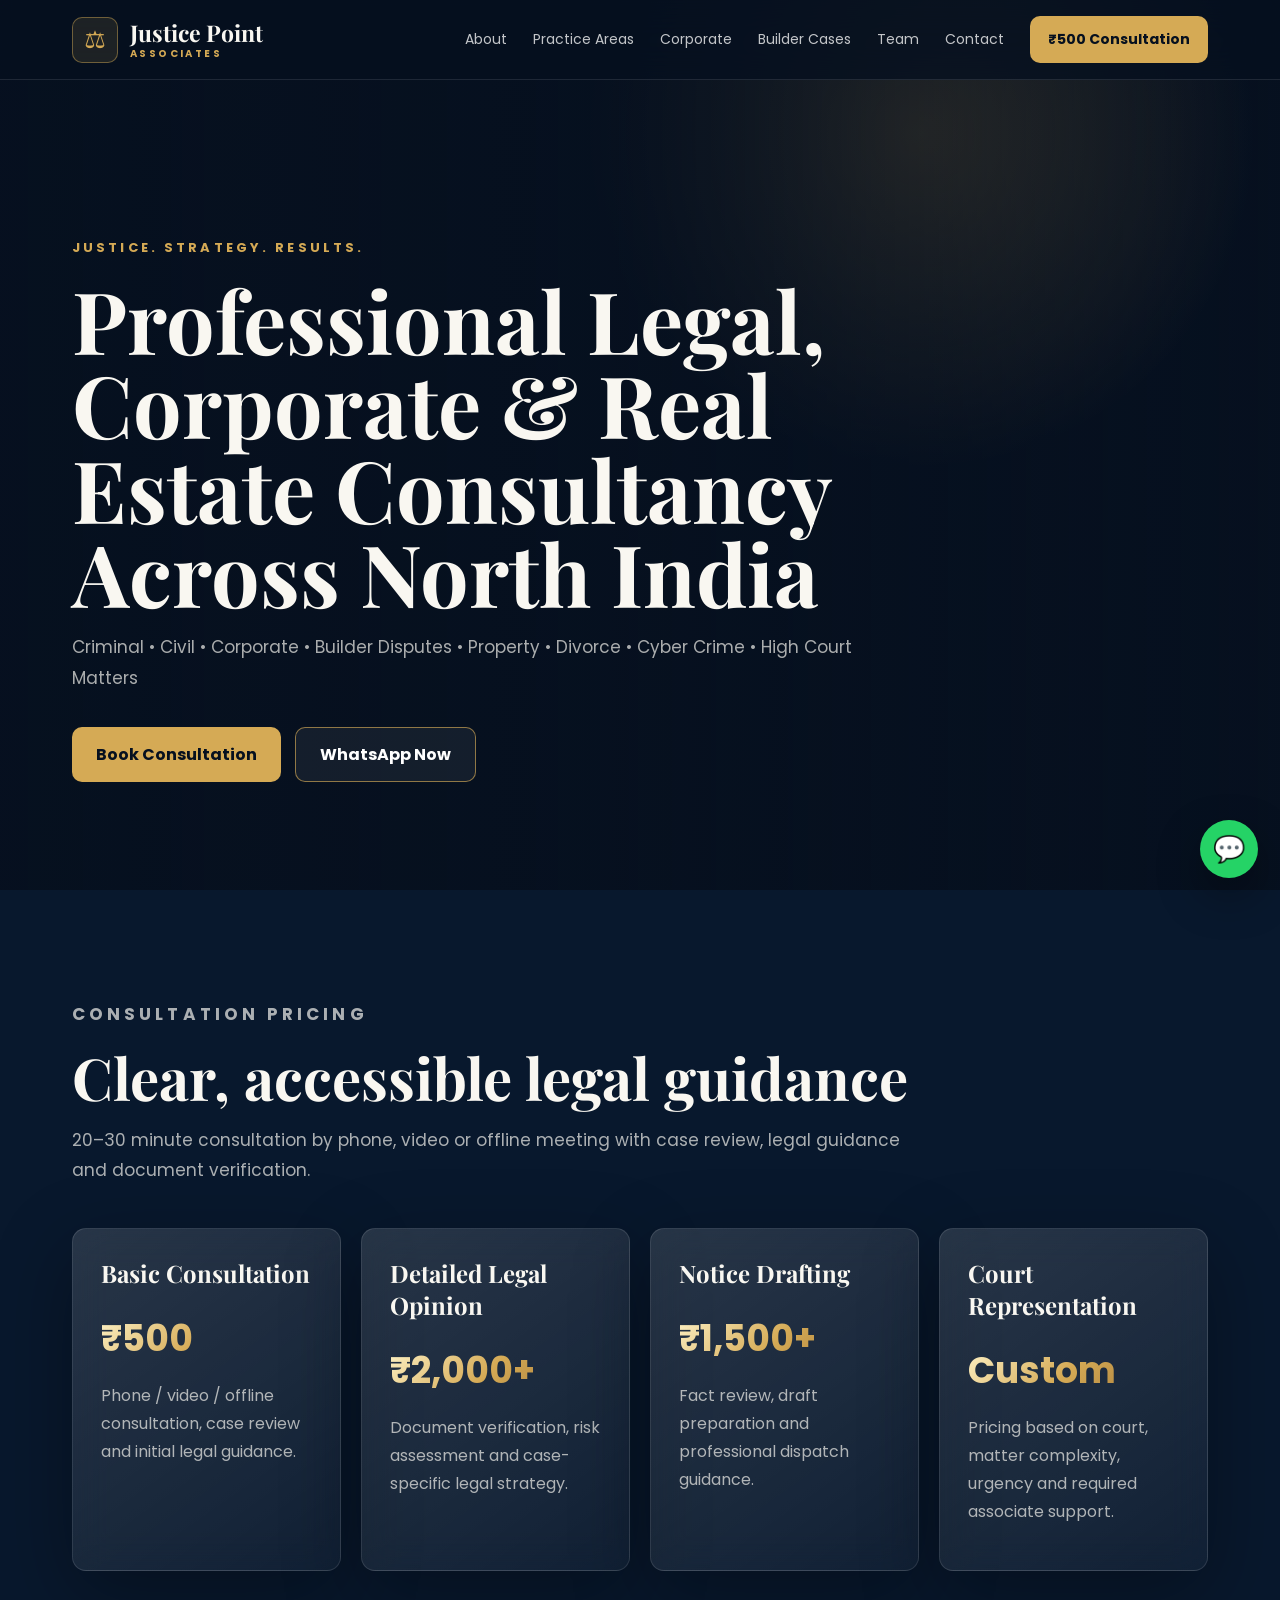
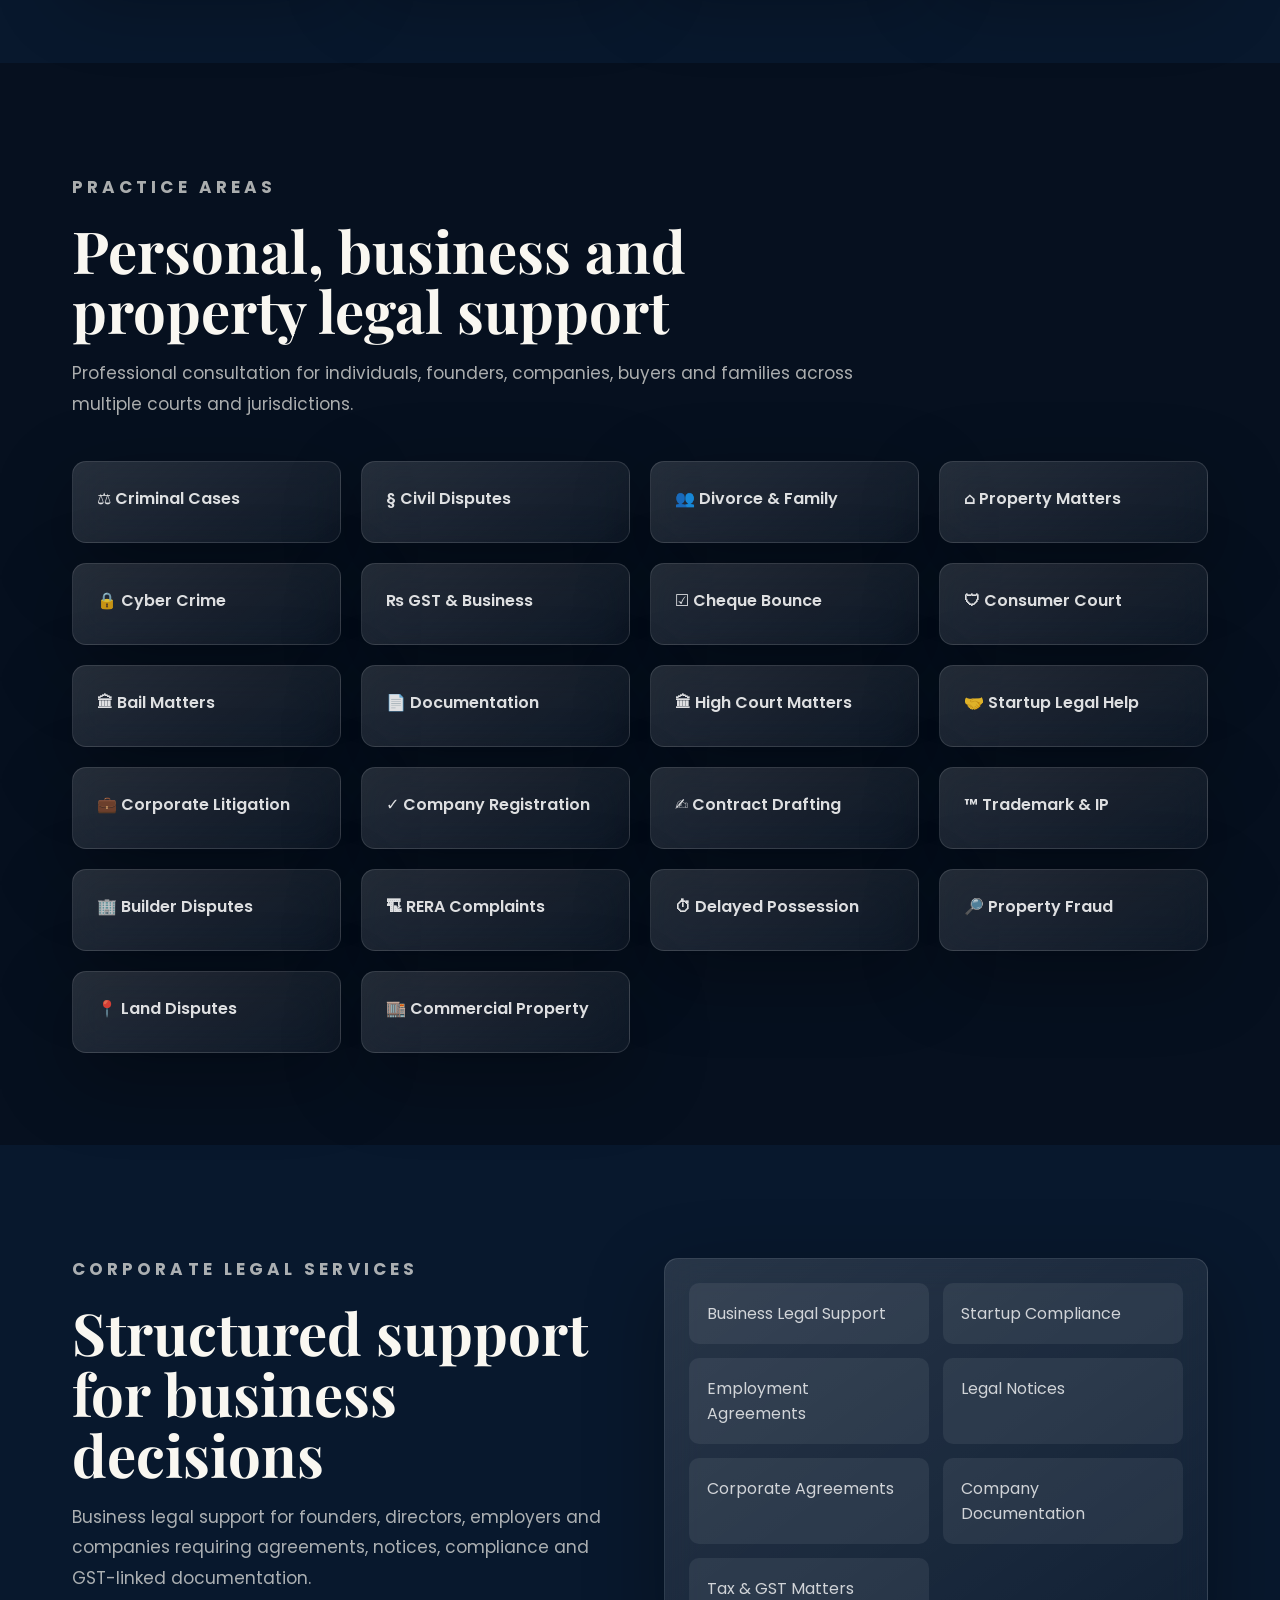
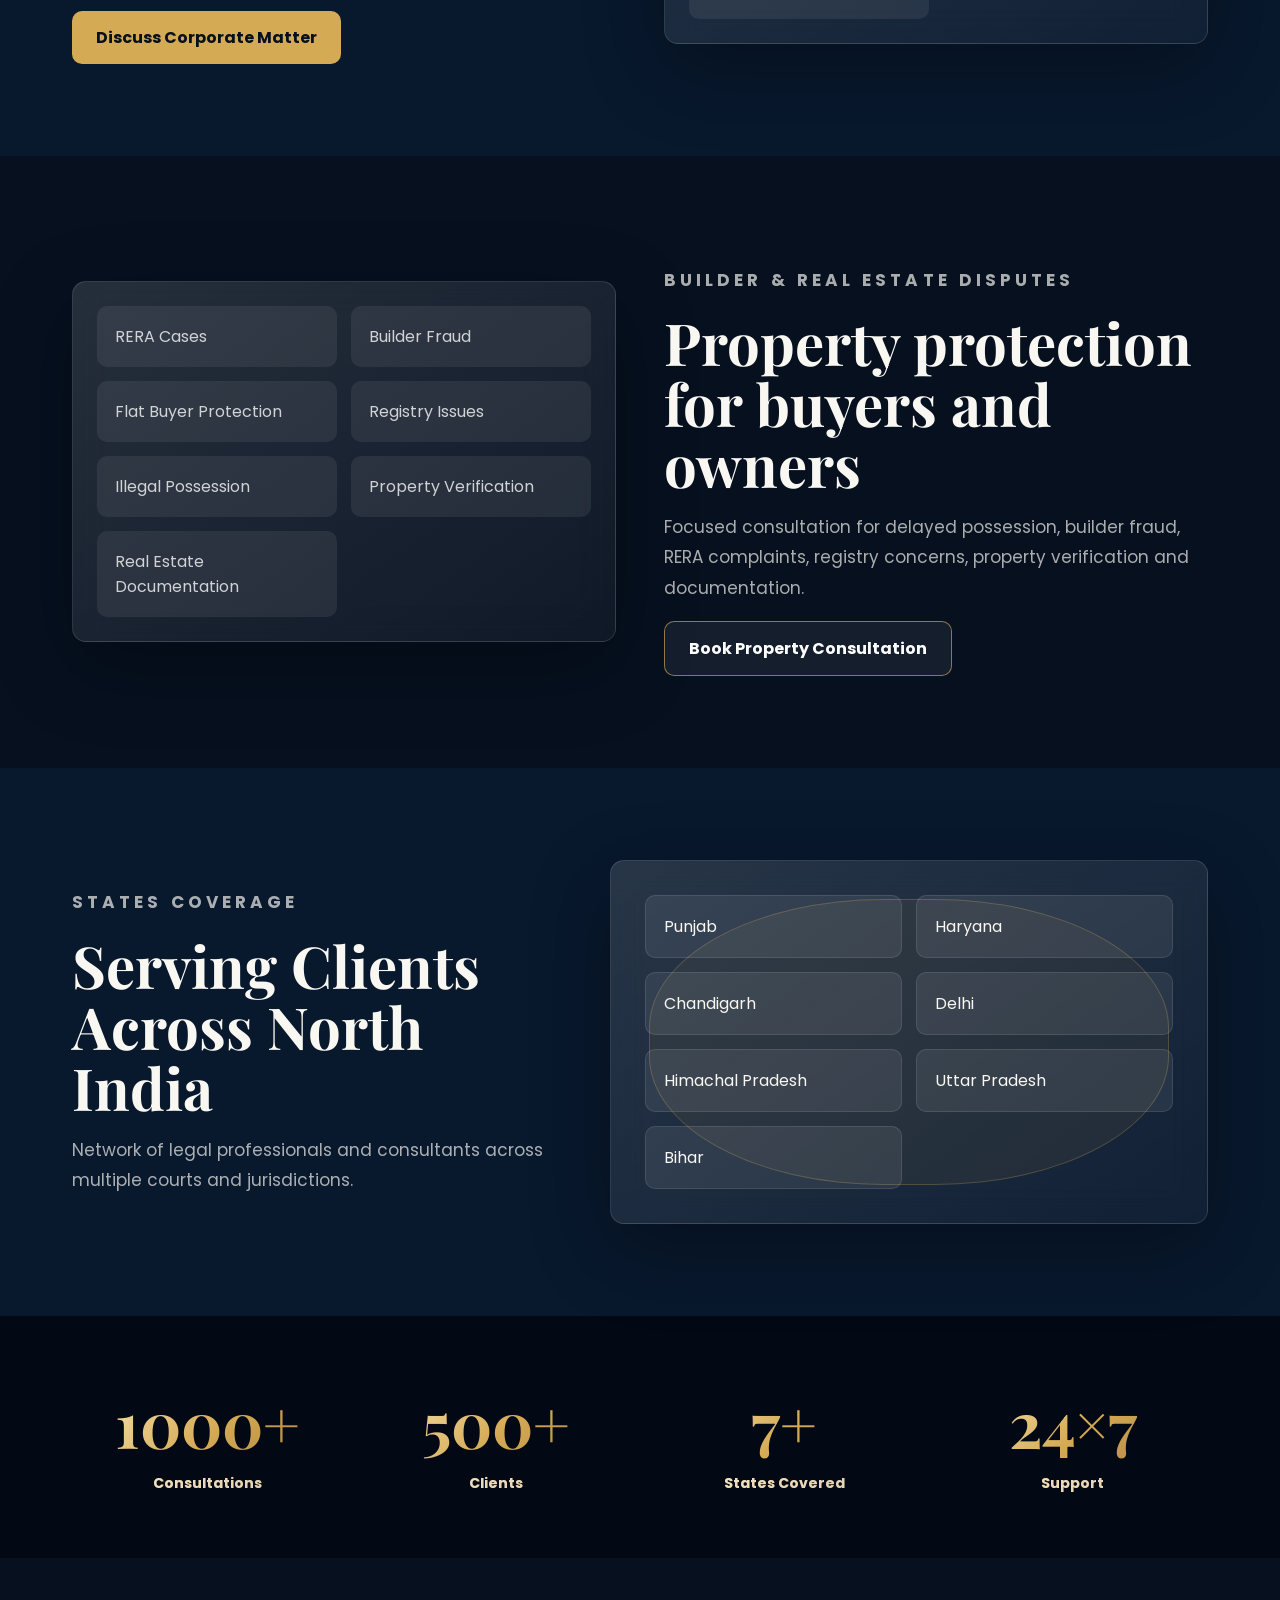
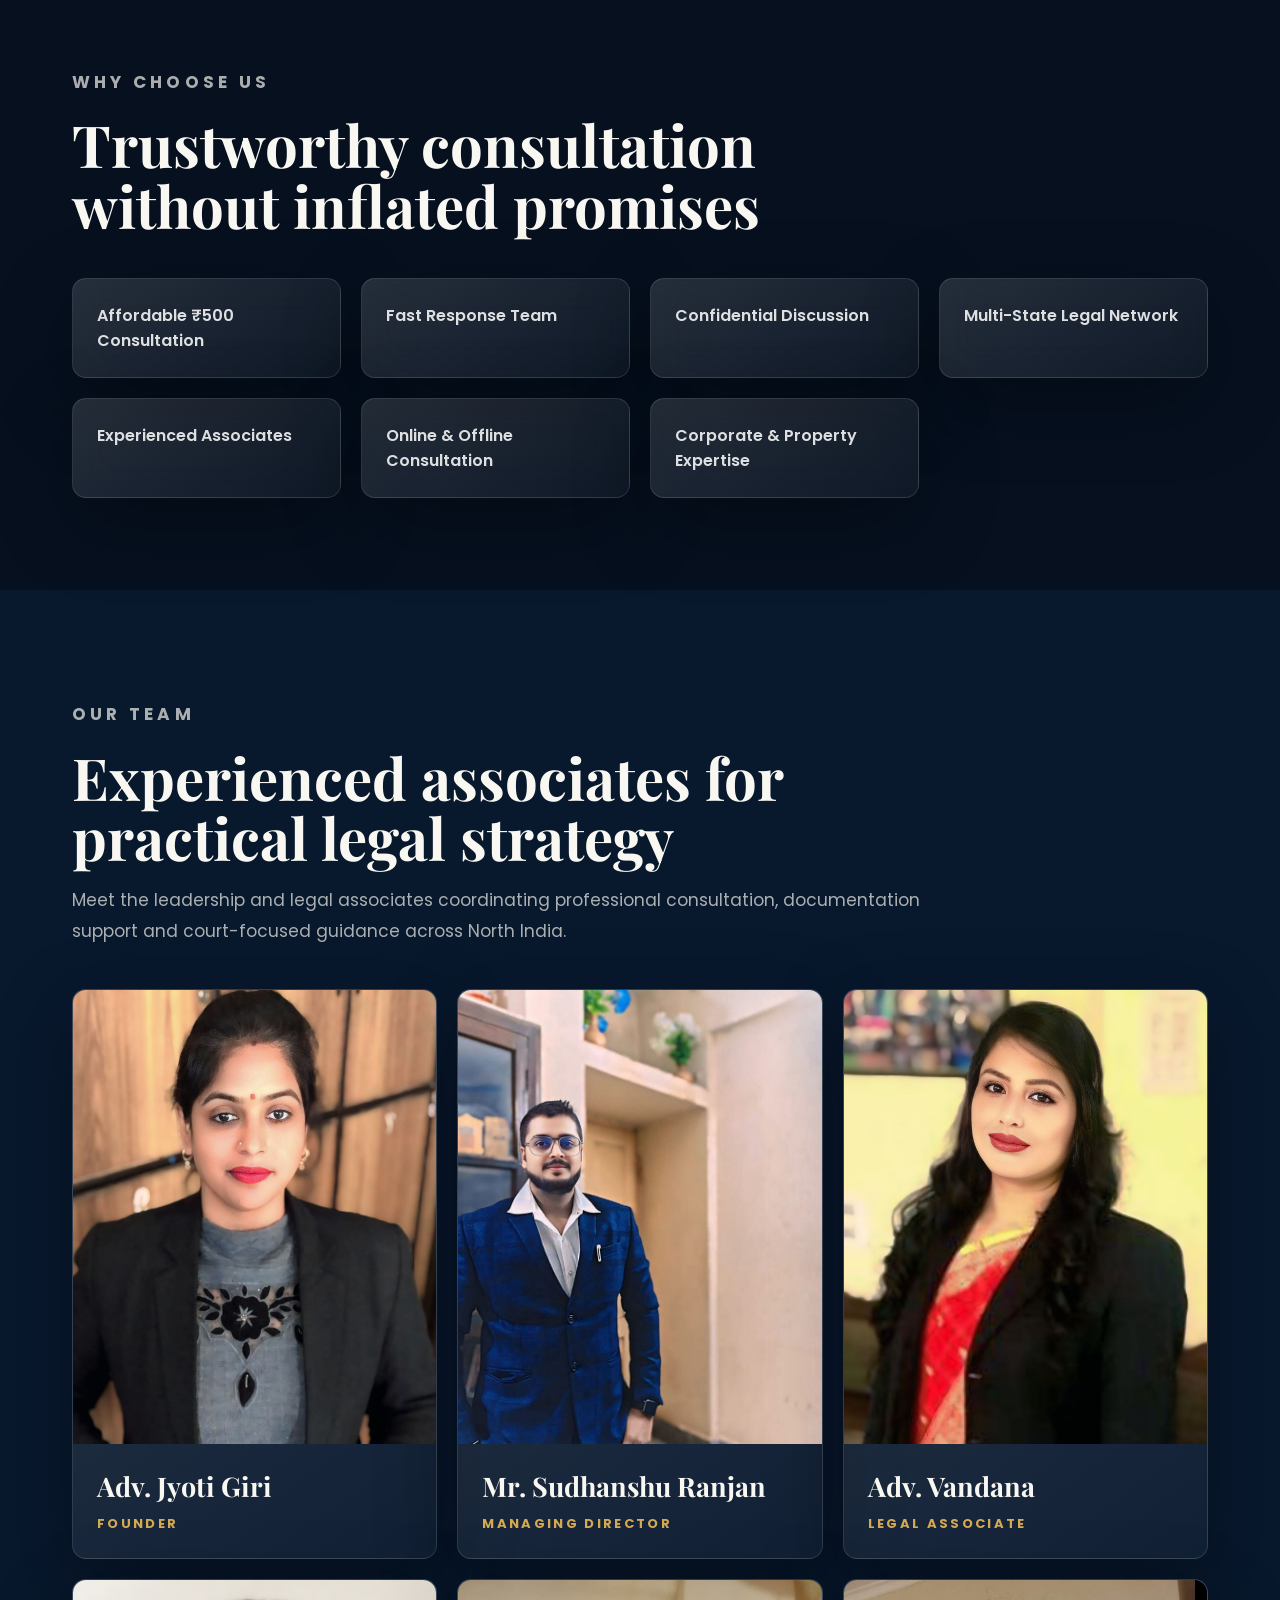
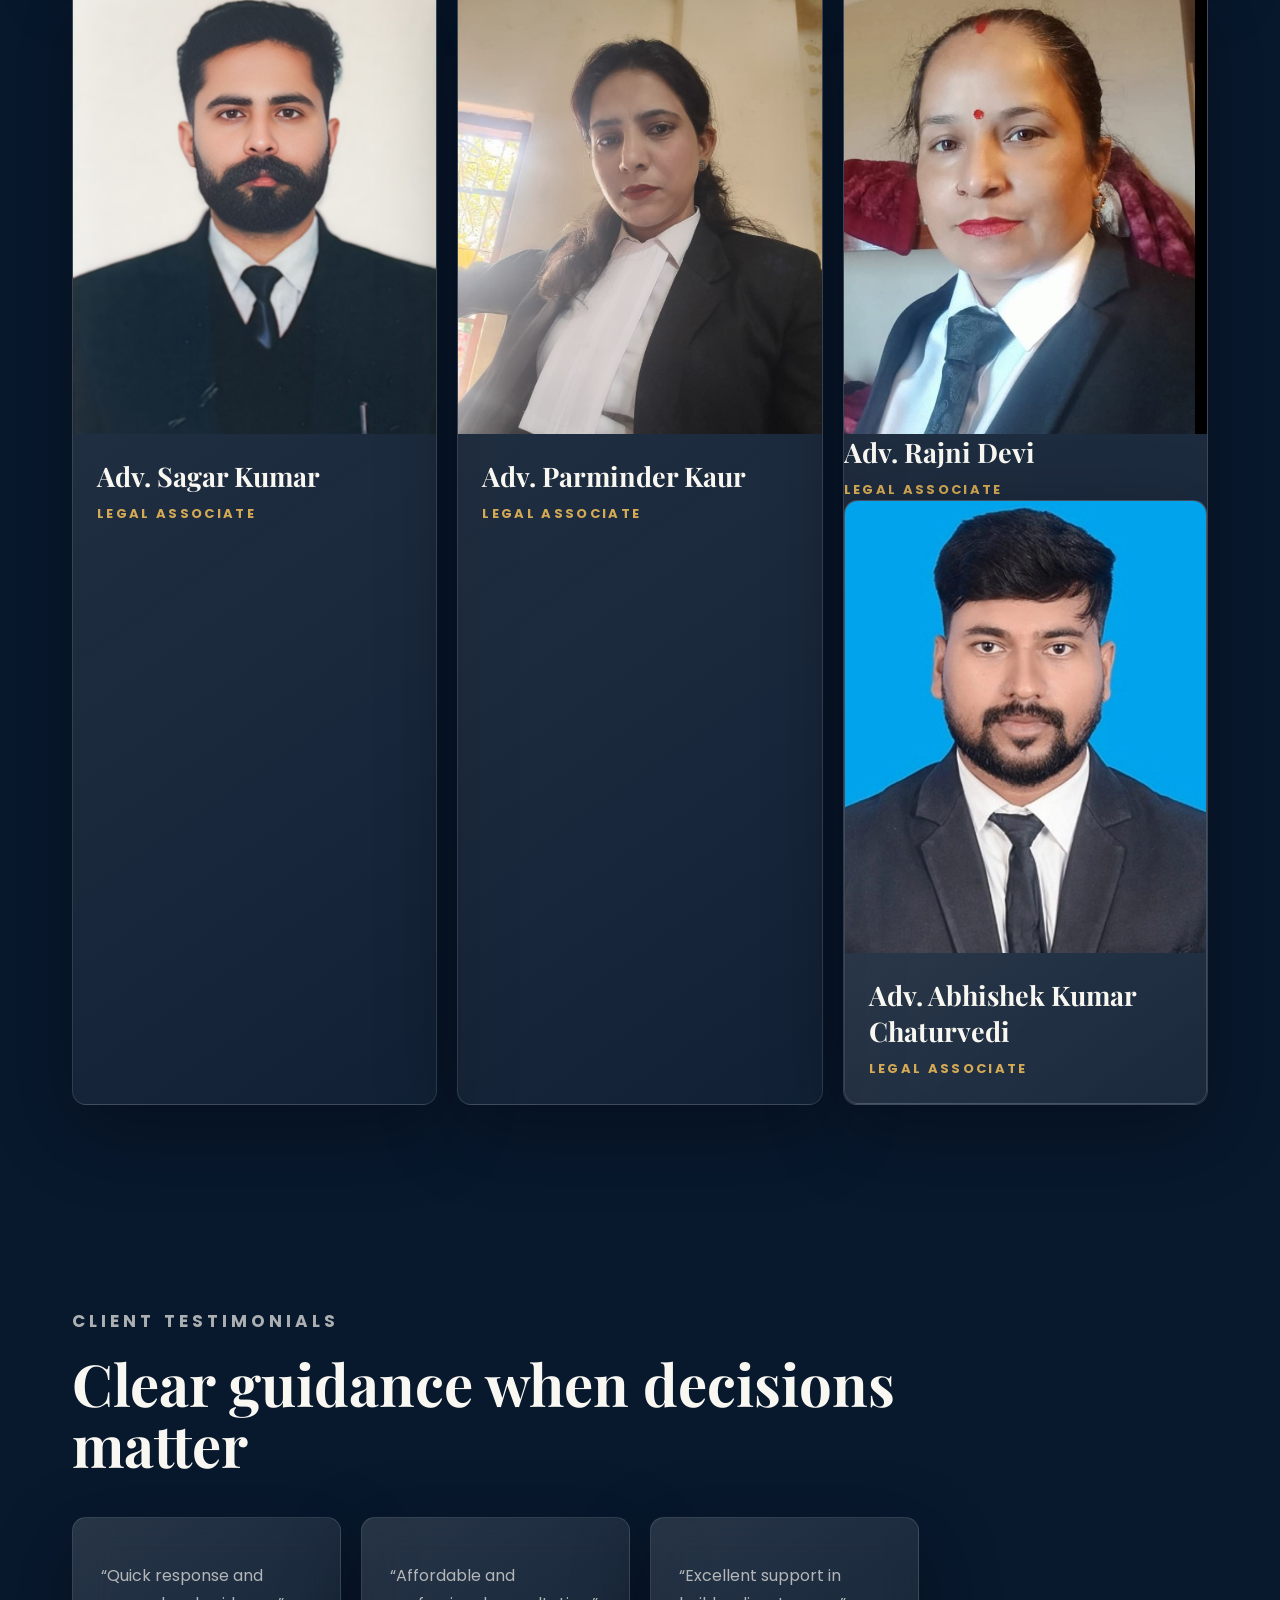
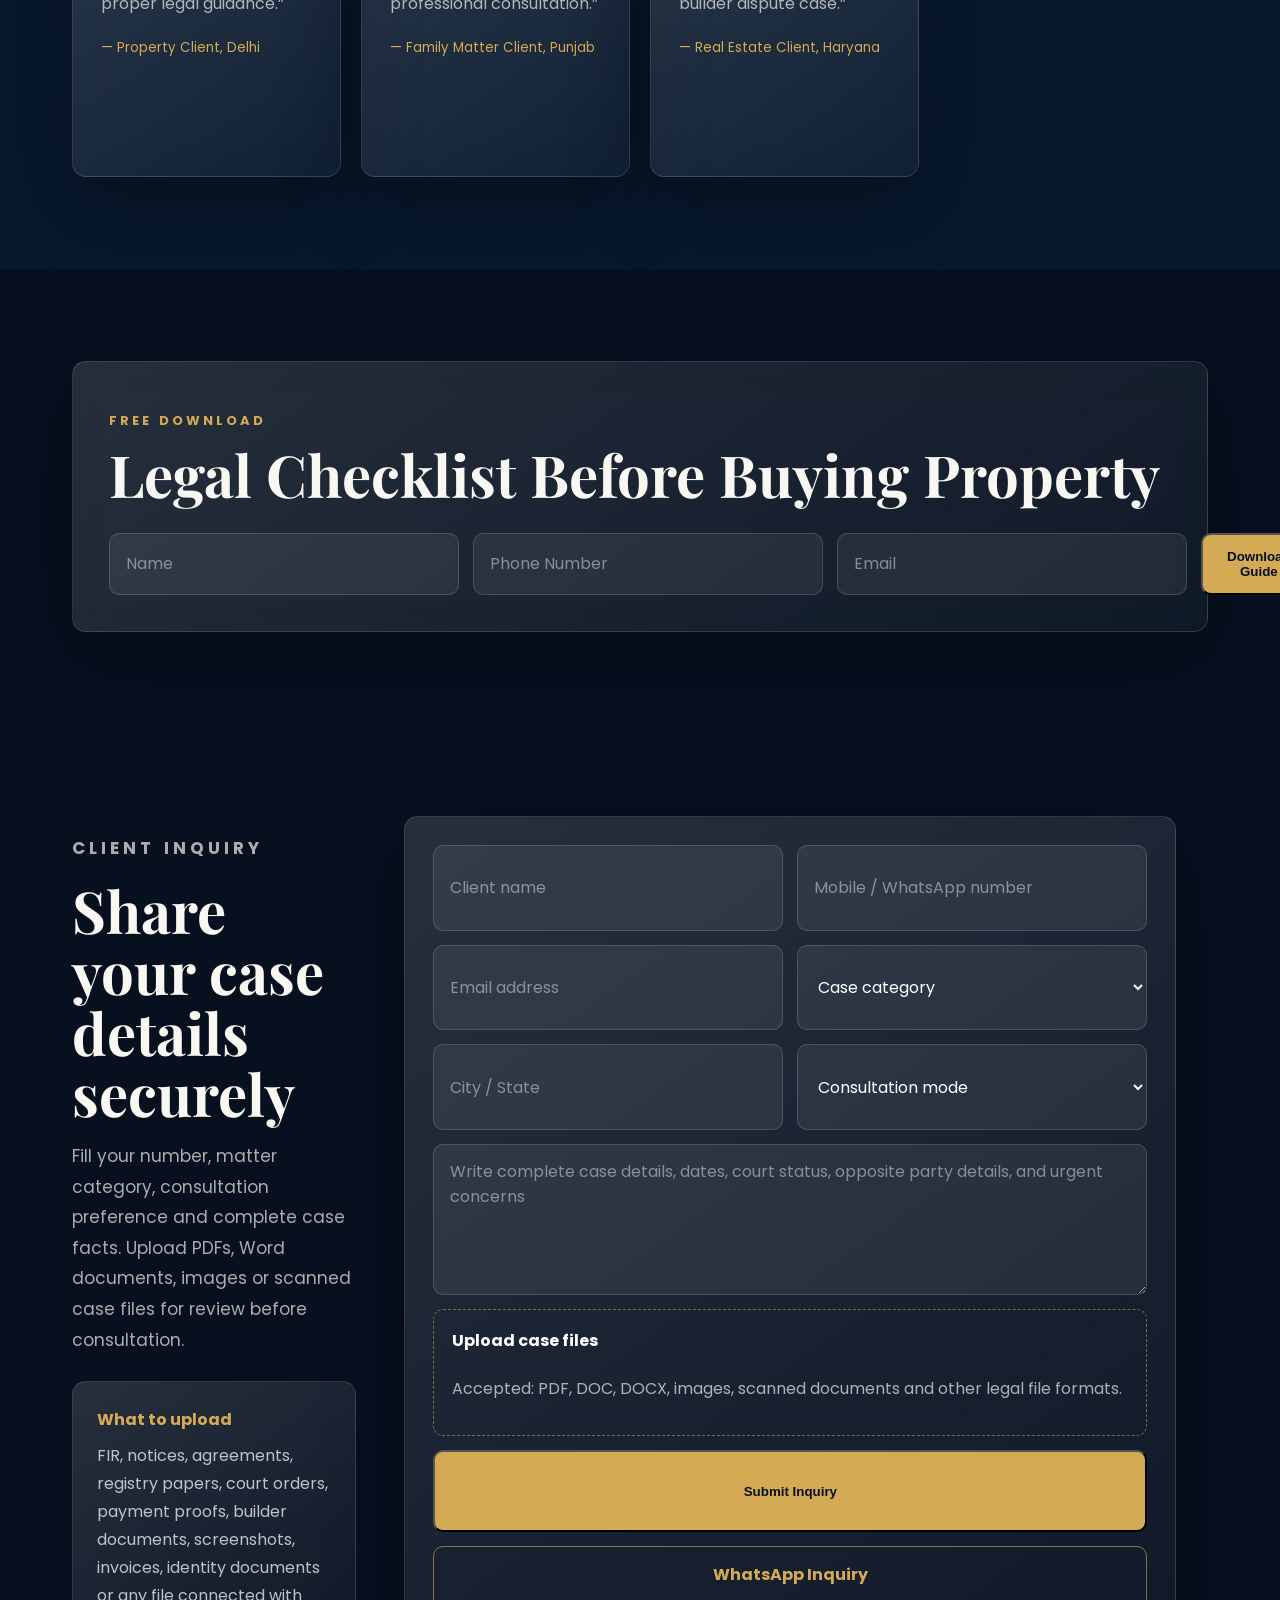
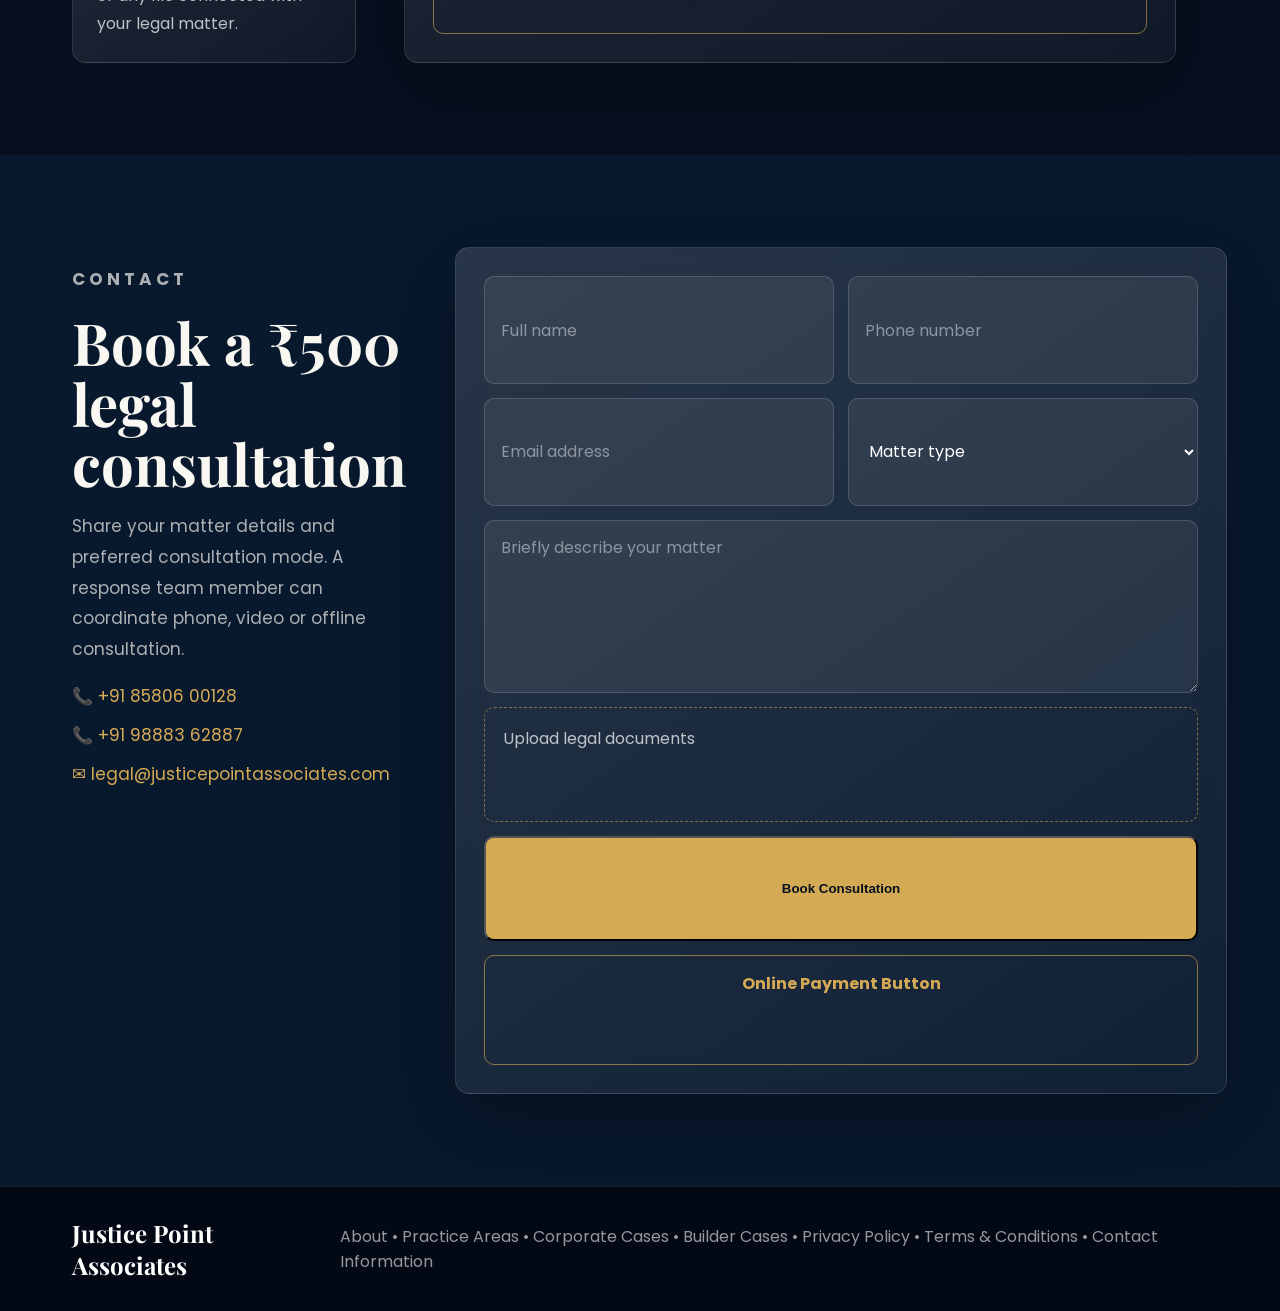
==== index.html @ 92f18cfa "Update index.html" ====
<!doctype html>
<html lang="en">
  <head>
    <meta charset="UTF-8" />
    <meta name="viewport" content="width=device-width, initial-scale=1.0" />
    <title>Justice Point Associates | Legal Consultancy</title>
    <meta
      name="description"
      content="Professional legal, corporate and real estate consultancy across North India. Book a ₹500 legal consultation."
    />
    <link rel="preconnect" href="https://fonts.googleapis.com" />
    <link rel="preconnect" href="https://fonts.gstatic.com" crossorigin />
    <link
      href="https://fonts.googleapis.com/css2?family=Playfair+Display:wght@600;700;800&family=Poppins:wght@300;400;500;600;700;800&display=swap"
      rel="stylesheet"
    />
    <link rel="stylesheet" href="styles.css" />
  </head>
  <body>
    <header class="nav">
      <a class="brand" href="#home"><span>⚖</span><strong>Justice Point<small>Associates</small></strong></a>
      <button class="menu" aria-label="Toggle menu">☰</button>
      <nav class="links">
        <a href="#about">About</a>
        <a href="#practice">Practice Areas</a>
        <a href="#corporate">Corporate</a>
        <a href="#builder">Builder Cases</a>
        <a href="#team">Team</a>
        <a href="#contact">Contact</a>
        <a class="nav-cta" href="#booking">₹500 Consultation</a>
      </nav>
    </header>

    <main id="home">
      <section class="hero">
        <div class="hero-bg"></div>
        <div class="hero-copy reveal">
          <p class="eyebrow">Justice. Strategy. Results.</p>
          <h1>Professional Legal, Corporate & Real Estate Consultancy Across North India</h1>
          <p class="sub">
            Criminal • Civil • Corporate • Builder Disputes • Property • Divorce • Cyber Crime • High Court Matters
          </p>
          <div class="actions">
            <a class="btn primary" href="#booking">Book Consultation</a>
            <a class="btn ghost" href="https://wa.me/918580600128" target="_blank">WhatsApp Now</a>
          </div>
        </div>
      </section>

      <section class="section dark" id="booking">
        <div class="section-head reveal">
          <p class="eyebrow">Consultation Pricing</p>
          <h2>Clear, accessible legal guidance</h2>
          <p>20–30 minute consultation by phone, video or offline meeting with case review, legal guidance and document verification.</p>
        </div>
        <div class="price-grid">
          <article class="card reveal"><h3>Basic Consultation</h3><strong>₹500</strong><p>Phone / video / offline consultation, case review and initial legal guidance.</p></article>
          <article class="card reveal"><h3>Detailed Legal Opinion</h3><strong>₹2,000+</strong><p>Document verification, risk assessment and case-specific legal strategy.</p></article>
          <article class="card reveal"><h3>Notice Drafting</h3><strong>₹1,500+</strong><p>Fact review, draft preparation and professional dispatch guidance.</p></article>
          <article class="card reveal"><h3>Court Representation</h3><strong>Custom</strong><p>Pricing based on court, matter complexity, urgency and required associate support.</p></article>
        </div>
      </section>

      <section class="section" id="practice">
        <div class="section-head reveal">
          <p class="eyebrow">Practice Areas</p>
          <h2>Personal, business and property legal support</h2>
          <p>Professional consultation for individuals, founders, companies, buyers and families across multiple courts and jurisdictions.</p>
        </div>
        <div class="service-grid">
          <article>⚖ Criminal Cases</article><article>§ Civil Disputes</article><article>👥 Divorce & Family</article><article>⌂ Property Matters</article>
          <article>🔒 Cyber Crime</article><article>₨ GST & Business</article><article>☑ Cheque Bounce</article><article>🛡 Consumer Court</article>
          <article>🏛 Bail Matters</article><article>📄 Documentation</article><article>🏛 High Court Matters</article><article>🤝 Startup Legal Help</article>
          <article>💼 Corporate Litigation</article><article>✓ Company Registration</article><article>✍ Contract Drafting</article><article>™ Trademark & IP</article>
          <article>🏢 Builder Disputes</article><article>🏗 RERA Complaints</article><article>⏱ Delayed Possession</article><article>🔎 Property Fraud</article>
          <article>📍 Land Disputes</article><article>🏬 Commercial Property</article>
        </div>
      </section>

      <section class="split dark" id="corporate">
        <div class="reveal">
          <p class="eyebrow">Corporate Legal Services</p>
          <h2>Structured support for business decisions</h2>
          <p>Business legal support for founders, directors, employers and companies requiring agreements, notices, compliance and GST-linked documentation.</p>
          <a class="btn primary" href="#contact">Discuss Corporate Matter</a>
        </div>
        <div class="panel-list reveal">
          <span>Business Legal Support</span><span>Startup Compliance</span><span>Employment Agreements</span><span>Legal Notices</span>
          <span>Corporate Agreements</span><span>Company Documentation</span><span>Tax & GST Matters</span>
        </div>
      </section>

      <section class="split" id="builder">
        <div class="panel-list reveal">
          <span>RERA Cases</span><span>Builder Fraud</span><span>Flat Buyer Protection</span><span>Registry Issues</span>
          <span>Illegal Possession</span><span>Property Verification</span><span>Real Estate Documentation</span>
        </div>
        <div class="reveal">
          <p class="eyebrow">Builder & Real Estate Disputes</p>
          <h2>Property protection for buyers and owners</h2>
          <p>Focused consultation for delayed possession, builder fraud, RERA complaints, registry concerns, property verification and documentation.</p>
          <a class="btn ghost" href="#booking">Book Property Consultation</a>
        </div>
      </section>

      <section class="section dark">
        <div class="coverage reveal">
          <div>
            <p class="eyebrow">States Coverage</p>
            <h2>Serving Clients Across North India</h2>
            <p>Network of legal professionals and consultants across multiple courts and jurisdictions.</p>
          </div>
          <div class="map-card">
            <span>Punjab</span><span>Haryana</span><span>Chandigarh</span><span>Delhi</span><span>Himachal Pradesh</span><span>Uttar Pradesh</span><span>Bihar</span>
          </div>
        </div>
      </section>

      <section class="stats">
        <strong>1000+<span>Consultations</span></strong>
        <strong>500+<span>Clients</span></strong>
        <strong>7+<span>States Covered</span></strong>
        <strong>24×7<span>Support</span></strong>
      </section>

      <section class="section">
        <div class="section-head reveal">
          <p class="eyebrow">Why Choose Us</p>
          <h2>Trustworthy consultation without inflated promises</h2>
        </div>
        <div class="service-grid compact">
          <article>Affordable ₹500 Consultation</article><article>Fast Response Team</article><article>Confidential Discussion</article><article>Multi-State Legal Network</article>
          <article>Experienced Associates</article><article>Online & Offline Consultation</article><article>Corporate & Property Expertise</article>
        </div>
      </section>

      <section class="section dark" id="team">
        <div class="section-head reveal">
          <p class="eyebrow">Our Team</p>
          <h2>Experienced associates for practical legal strategy</h2>
          <p>Meet the leadership and legal associates coordinating professional consultation, documentation support and court-focused guidance across North India.</p>
        </div>
        <div class="team-grid">
          <article class="team-card reveal">
            <img src="jyoti-giri.jpeg" alt="Adv. Jyoti Giri" />
            <div><h3>Adv. Jyoti Giri</h3><p>Founder</p></div>
          </article>
          <article class="team-card reveal">
            <img src="sudhanshu-ranjan.jpeg" alt="Mr. Sudhanshu Ranjan" />
            <div><h3>Mr. Sudhanshu Ranjan</h3><p>Managing Director</p></div>
          </article>
          <article class="team-card reveal">
            <img src="vandana.jpeg" alt="Adv. Vandana" />
            <div><h3>Adv. Vandana</h3><p>Legal Associate</p></div>
          </article>
          <article class="team-card reveal">
            <img src="sagar-kumar.jpeg" alt="Adv. Sagar Kumar" />
            <div><h3>Adv. Sagar Kumar</h3><p>Legal Associate</p></div>
          </article>
          <article class="team-card reveal">
            <img src="parminder-kaur.jpeg" alt="Adv. Parminder Kaur" />
            <div><h3>Adv. Parminder Kaur</h3><p>Legal Associate</p></div>
          </article>
          <article class="team-card reveal">
            <img src="rajni-devi.jpeg" alt="Adv. Rajni Devi" />
            <div><h3>Adv. Rajni Devi</h3><p>Legal Associate</p></div>
         <article class="team-card reveal">
            <img src="abhishek-kumar-chaturvedi.jpeg" alt="Adv. Abhishek Kumar Chaturvedi" />
            <div>
                <h3>Adv. Abhishek Kumar Chaturvedi</h3>
                <p>Legal Associate</p>
            </div>
          </article>
        </div>
      </section>

      <section class="section dark">
        <div class="section-head reveal"><p class="eyebrow">Client Testimonials</p><h2>Clear guidance when decisions matter</h2></div>
        <div class="price-grid">
          <article class="card reveal"><p>“Quick response and proper legal guidance.”</p><small>— Property Client, Delhi</small></article>
          <article class="card reveal"><p>“Affordable and professional consultation.”</p><small>— Family Matter Client, Punjab</small></article>
          <article class="card reveal"><p>“Excellent support in builder dispute case.”</p><small>— Real Estate Client, Haryana</small></article>
        </div>
      </section>

      <section class="section guide">
        <div class="glass-box reveal">
          <p class="eyebrow">Free Download</p>
          <h2>Legal Checklist Before Buying Property</h2>
          <form>
            <input placeholder="Name" /><input placeholder="Phone Number" /><input placeholder="Email" />
            <button>Download Guide</button>
          </form>
        </div>
      </section>

      <section class="inquiry" id="inquiry">
        <div class="reveal">
          <p class="eyebrow">Client Inquiry</p>
          <h2>Share your case details securely</h2>
          <p>Fill your number, matter category, consultation preference and complete case facts. Upload PDFs, Word documents, images or scanned case files for review before consultation.</p>
          <div class="info-card">
            <strong>What to upload</strong>
            <span>FIR, notices, agreements, registry papers, court orders, payment proofs, builder documents, screenshots, invoices, identity documents or any file connected with your legal matter.</span>
          </div>
        </div>
        <form class="inquiry-form reveal">
          <input placeholder="Client name" />
          <input placeholder="Mobile / WhatsApp number" />
          <input placeholder="Email address" />
          <select>
            <option>Case category</option>
            <option>Criminal / Bail</option>
            <option>Civil Dispute</option>
            <option>Property / Land</option>
            <option>Builder / RERA</option>
            <option>Corporate / GST</option>
            <option>Family / Divorce</option>
            <option>Cyber Crime</option>
            <option>Other Legal Matter</option>
          </select>
          <input placeholder="City / State" />
          <select>
            <option>Consultation mode</option>
            <option>Phone Consultation</option>
            <option>Video Consultation</option>
            <option>Offline Meeting</option>
          </select>
          <textarea placeholder="Write complete case details, dates, court status, opposite party details, and urgent concerns"></textarea>
          <label class="upload large-upload">
            <strong>Upload case files</strong>
            <span>Accepted: PDF, DOC, DOCX, images, scanned documents and other legal file formats.</span>
            <input type="file" multiple accept=".pdf,.doc,.docx,.jpg,.jpeg,.png,.webp,.txt,.rtf,.xls,.xlsx" />
          </label>
          <button>Submit Inquiry</button>
          <a class="pay" href="https://wa.me/918580600128" target="_blank">WhatsApp Inquiry</a>
        </form>
      </section>

      <section class="contact dark" id="contact">
        <div class="reveal">
          <p class="eyebrow">Contact</p>
          <h2>Book a ₹500 legal consultation</h2>
          <p>Share your matter details and preferred consultation mode. A response team member can coordinate phone, video or offline consultation.</p>
          <p class="contact-line">📞 +91 85806 00128</p>
          <p class="contact-line">📞 +91 98883 62887</p>
          <p class="contact-line">✉ legal@justicepointassociates.com</p>
          <iframe title="Chandigarh map" src="https://www.google.com/maps?q=Chandigarh&output=embed"></iframe>
        </div>
        <form class="booking reveal">
          <input placeholder="Full name" /><input placeholder="Phone number" /><input placeholder="Email address" />
          <select><option>Matter type</option><option>Criminal / Bail</option><option>Corporate / GST</option><option>Builder / RERA</option></select>
          <textarea placeholder="Briefly describe your matter"></textarea>
          <label class="upload">Upload legal documents <input type="file" multiple /></label>
          <button>Book Consultation</button><a class="pay" href="#">Online Payment Button</a>
        </form>
      </section>
    </main>

    <a class="float-wa" href="https://wa.me/918580600128" target="_blank" aria-label="WhatsApp">💬</a>

    <footer>
      <strong>Justice Point Associates</strong>
      <span>About • Practice Areas • Corporate Cases • Builder Cases • Privacy Policy • Terms & Conditions • Contact Information</span>
    </footer>
    <script src="script.js"></script>
  </body>
</html>
---- styles.css ----
:root {
  --ink: #06101f;
  --midnight: #08182d;
  --navy: #0b1f3a;
  --gold: #d5aa55;
  --gold-light: #f4d88d;
  --ivory: #f9f7f1;
  --muted: rgba(249, 247, 241, 0.68);
}

* { box-sizing: border-box; }
html { scroll-behavior: smooth; }
body {
  margin: 0;
  background: var(--ink);
  color: var(--ivory);
  font-family: Poppins, system-ui, sans-serif;
}
a { color: inherit; text-decoration: none; }

.nav {
  align-items: center;
  backdrop-filter: blur(18px);
  background: rgba(6, 16, 31, 0.78);
  border-bottom: 1px solid rgba(255,255,255,0.1);
  display: flex;
  height: 80px;
  inset: 0 0 auto 0;
  justify-content: space-between;
  padding: 0 clamp(18px, 6vw, 72px);
  position: fixed;
  z-index: 20;
}
.brand { align-items: center; display: flex; gap: 12px; }
.brand span {
  background: rgba(213,170,85,0.12);
  border: 1px solid rgba(213,170,85,0.45);
  border-radius: 10px;
  color: var(--gold);
  display: grid;
  font-size: 24px;
  height: 46px;
  place-items: center;
  width: 46px;
}
.brand strong { font-family: "Playfair Display", serif; font-size: 23px; line-height: 1; }
.brand small { color: var(--gold); display: block; font-family: Poppins, sans-serif; font-size: 10px; letter-spacing: 0.24em; margin-top: 5px; text-transform: uppercase; }
.links { align-items: center; display: flex; gap: 26px; font-size: 14px; }
.links a { color: rgba(255,255,255,0.76); transition: color .25s; }
.links a:hover { color: var(--gold); }
.nav-cta {
  background: var(--gold);
  border-radius: 10px;
  color: var(--ink) !important;
  font-weight: 700;
  padding: 13px 18px;
}
.menu { display: none; }

.hero {
  min-height: 92vh;
  overflow: hidden;
  position: relative;
}
.hero-bg {
  background:
    linear-gradient(90deg, rgba(6,16,31,.98), rgba(6,16,31,.78) 44%, rgba(6,16,31,.2)),
    radial-gradient(circle at 72% 15%, rgba(213,170,85,.26), transparent 28%),
    url("public/images/courtroom-hero.png") center / cover;
  inset: 0;
  position: absolute;
}
.hero-copy {
  max-width: 980px;
  padding: 25vh clamp(18px, 6vw, 72px) 12vh;
  position: relative;
}
.eyebrow {
  color: var(--gold);
  font-size: 13px;
  font-weight: 700;
  letter-spacing: 0.24em;
  text-transform: uppercase;
}
h1, h2, h3 {
  font-family: "Playfair Display", serif;
  letter-spacing: 0;
  margin: 0;
}
h1 { font-size: clamp(44px, 7vw, 86px); line-height: 0.98; margin-top: 20px; }
h2 { font-size: clamp(34px, 5vw, 58px); line-height: 1.05; margin-top: 12px; }
h3 { font-size: 24px; }
.sub, .section-head p, .split p, .coverage p, .contact p, .inquiry p {
  color: var(--muted);
  font-size: 17px;
  line-height: 1.8;
}
.sub { max-width: 820px; }
.actions { display: flex; flex-wrap: wrap; gap: 14px; margin-top: 34px; }
.btn, .booking button, .guide button, .inquiry-form button {
  align-items: center;
  border-radius: 10px;
  display: inline-flex;
  font-weight: 700;
  justify-content: center;
  min-height: 52px;
  padding: 14px 24px;
  transition: transform .25s, background .25s, border-color .25s;
}
.btn:hover, .booking button:hover, .guide button:hover { transform: translateY(-2px); }
.primary, .booking button, .guide button, .inquiry-form button { background: var(--gold); color: var(--ink); }
.ghost {
  background: rgba(255,255,255,0.06);
  border: 1px solid rgba(213,170,85,0.65);
  color: white;
}

.section, .split, .contact, .inquiry {
  padding: 92px clamp(18px, 6vw, 72px);
}
.dark { background: var(--midnight); }
.section-head { margin-bottom: 42px; max-width: 850px; }
.price-grid, .service-grid, .team-grid {
  display: grid;
  gap: 20px;
}
.price-grid { grid-template-columns: repeat(4, minmax(0, 1fr)); }
.card, .service-grid article, .glass-box, .panel-list, .map-card, .booking {
  backdrop-filter: blur(18px);
  background: linear-gradient(145deg, rgba(255,255,255,.13), rgba(255,255,255,.04));
  border: 1px solid rgba(255,255,255,0.12);
  border-radius: 14px;
  box-shadow: 0 24px 80px rgba(0,0,0,0.32);
}
.card {
  min-height: 260px;
  padding: 28px;
  transition: transform .25s, border-color .25s;
}
.card:hover, .service-grid article:hover { border-color: rgba(213,170,85,.65); transform: translateY(-4px); }
.card strong {
  background: linear-gradient(135deg, #fff4c9, #d5aa55 48%, #9d7233);
  -webkit-background-clip: text;
  color: transparent;
  display: block;
  font-size: 36px;
  margin: 22px 0 12px;
}
.card p { color: var(--muted); line-height: 1.75; }
.card small { color: var(--gold); }
.service-grid { grid-template-columns: repeat(4, minmax(0, 1fr)); }
.service-grid article {
  color: rgba(255,255,255,.86);
  font-weight: 600;
  min-height: 82px;
  padding: 24px;
}
.compact article { min-height: 70px; }
.team-grid { grid-template-columns: repeat(3, minmax(0, 1fr)); }
.team-card {
  background: linear-gradient(145deg, rgba(255,255,255,.13), rgba(255,255,255,.04));
  border: 1px solid rgba(255,255,255,.12);
  border-radius: 14px;
  box-shadow: 0 24px 80px rgba(0,0,0,.32);
  overflow: hidden;
  transition: transform .25s, border-color .25s;
}
.team-card:hover { border-color: rgba(213,170,85,.65); transform: translateY(-4px); }
.team-card img {
  aspect-ratio: 4 / 5;
  display: block;
  object-fit: cover;
  object-position: top center;
  width: 100%;
}
.team-card div:last-child { padding: 24px; }
.team-card h3 { font-size: 27px; }
.team-card p {
  color: var(--gold);
  font-size: 13px;
  font-weight: 700;
  letter-spacing: .18em;
  margin: 10px 0 0;
  text-transform: uppercase;
}
.team-initials {
  align-items: center;
  aspect-ratio: 4 / 5;
  background: radial-gradient(circle at 50% 24%, rgba(213,170,85,.24), rgba(255,255,255,.06) 42%, rgba(255,255,255,.02));
  display: flex;
  justify-content: center;
}
.team-initials span {
  align-items: center;
  background: rgba(213,170,85,.12);
  border: 1px solid rgba(213,170,85,.42);
  border-radius: 50%;
  color: var(--gold);
  display: flex;
  font-family: "Playfair Display", serif;
  font-size: 58px;
  height: 128px;
  justify-content: center;
  width: 128px;
}
.split {
  align-items: center;
  display: grid;
  gap: 48px;
  grid-template-columns: 1fr 1fr;
}
.panel-list {
  display: grid;
  gap: 14px;
  grid-template-columns: repeat(2, minmax(0, 1fr));
  padding: 24px;
}
.panel-list span {
  background: rgba(255,255,255,.07);
  border-radius: 10px;
  color: rgba(255,255,255,.78);
  padding: 18px;
}
.coverage {
  align-items: center;
  display: grid;
  gap: 48px;
  grid-template-columns: .9fr 1.1fr;
}
.map-card {
  display: grid;
  gap: 14px;
  grid-template-columns: repeat(2, minmax(0, 1fr));
  min-height: 360px;
  overflow: hidden;
  padding: 34px;
  position: relative;
}
.map-card::before {
  background: rgba(213,170,85,.07);
  border: 1px solid rgba(213,170,85,.25);
  border-radius: 45%;
  content: "";
  inset: 38px;
  position: absolute;
}
.map-card span {
  background: rgba(255,255,255,.08);
  border: 1px solid rgba(255,255,255,.1);
  border-radius: 10px;
  height: fit-content;
  padding: 18px;
  position: relative;
}
.stats {
  background: #030914;
  display: grid;
  gap: 18px;
  grid-template-columns: repeat(4, minmax(0, 1fr));
  padding: 64px clamp(18px, 6vw, 72px);
  text-align: center;
}
.stats strong {
  background: linear-gradient(135deg, #fff4c9, #d5aa55 50%, #9d7233);
  -webkit-background-clip: text;
  color: transparent;
  font-family: "Playfair Display", serif;
  font-size: clamp(42px, 5vw, 68px);
}
.stats span {
  color: rgba(255,255,255,.62);
  display: block;
  font-family: Poppins, sans-serif;
  font-size: 14px;
  margin-top: 8px;
}
.guide .glass-box { padding: 36px; }
.guide form, .booking {
  display: grid;
  gap: 14px;
}
.guide form { grid-template-columns: repeat(3, 1fr) auto; margin-top: 28px; }
input, select, textarea {
  background: rgba(255,255,255,.07);
  border: 1px solid rgba(255,255,255,.15);
  border-radius: 10px;
  color: white;
  font: inherit;
  min-height: 52px;
  outline: none;
  padding: 14px 16px;
}
textarea { min-height: 120px; resize: vertical; }
input::placeholder, textarea::placeholder { color: rgba(255,255,255,.45); }
.contact {
  display: grid;
  gap: 48px;
  grid-template-columns: .9fr 1.1fr;
}
.inquiry {
  background: var(--ink);
  display: grid;
  gap: 48px;
  grid-template-columns: .9fr 1.1fr;
}
.info-card {
  background: linear-gradient(145deg, rgba(255,255,255,.13), rgba(255,255,255,.04));
  border: 1px solid rgba(255,255,255,.12);
  border-radius: 14px;
  color: rgba(255,255,255,.72);
  line-height: 1.75;
  margin-top: 26px;
  padding: 24px;
}
.info-card strong {
  color: var(--gold);
  display: block;
  margin-bottom: 8px;
}
.inquiry-form {
  background: linear-gradient(145deg, rgba(255,255,255,.13), rgba(255,255,255,.04));
  border: 1px solid rgba(255,255,255,.12);
  border-radius: 14px;
  box-shadow: 0 24px 80px rgba(0,0,0,.32);
  display: grid;
  gap: 14px;
  grid-template-columns: repeat(2, 1fr);
  padding: 28px;
}
.inquiry-form textarea, .inquiry-form .large-upload, .inquiry-form button, .inquiry-form .pay {
  grid-column: 1 / -1;
}
.large-upload {
  display: grid;
  gap: 7px;
  line-height: 1.6;
}
.large-upload strong { color: white; }
.large-upload span { color: rgba(255,255,255,.65); }
.contact iframe {
  border: 0;
  border-radius: 14px;
  height: 270px;
  margin-top: 20px;
  width: 100%;
}
.contact-line { color: var(--gold) !important; margin: 8px 0; }
.booking { padding: 28px; }
.booking textarea, .booking .upload, .booking button, .booking .pay { grid-column: 1 / -1; }
.booking {
  grid-template-columns: repeat(2, 1fr);
}
.upload {
  border: 1px dashed rgba(213,170,85,.55);
  border-radius: 10px;
  color: rgba(255,255,255,.72);
  padding: 18px;
}
.upload input { display: none; }
.pay {
  border: 1px solid rgba(213,170,85,.6);
  border-radius: 10px;
  color: var(--gold);
  font-weight: 700;
  padding: 15px;
  text-align: center;
}
.float-wa {
  background: #25d366;
  border-radius: 50%;
  bottom: 22px;
  box-shadow: 0 18px 44px rgba(0,0,0,.34);
  display: grid;
  font-size: 26px;
  height: 58px;
  place-items: center;
  position: fixed;
  right: 22px;
  width: 58px;
  z-index: 30;
}
footer {
  align-items: center;
  background: #030914;
  border-top: 1px solid rgba(255,255,255,.1);
  color: rgba(255,255,255,.58);
  display: flex;
  gap: 20px;
  justify-content: space-between;
  padding: 30px clamp(18px, 6vw, 72px);
}
footer strong { color: white; font-family: "Playfair Display", serif; font-size: 24px; }
.reveal { opacity: 0; transform: translateY(24px); transition: opacity .7s ease, transform .7s ease; }
.reveal.visible { opacity: 1; transform: translateY(0); }

@media (max-width: 1050px) {
  .links {
    background: rgba(6,16,31,.96);
    border-bottom: 1px solid rgba(255,255,255,.1);
    display: none;
    flex-direction: column;
    inset: 80px 0 auto;
    padding: 22px;
    position: fixed;
  }
  .links.open { display: flex; }
  .menu {
    background: rgba(255,255,255,.07);
    border: 1px solid rgba(255,255,255,.14);
    border-radius: 10px;
    color: white;
    display: grid;
    font-size: 22px;
    height: 46px;
    place-items: center;
    width: 46px;
  }
  .price-grid, .service-grid, .team-grid { grid-template-columns: repeat(2, minmax(0, 1fr)); }
  .split, .coverage, .contact, .inquiry { grid-template-columns: 1fr; }
  .stats { grid-template-columns: repeat(2, 1fr); }
  .guide form { grid-template-columns: 1fr; }
}

@media (max-width: 620px) {
  .nav { height: 72px; padding-inline: 16px; }
  .brand strong { font-size: 19px; }
  .hero-copy { padding: 20vh 16px 10vh; }
  h1 { font-size: 42px; }
  h2 { font-size: 34px; }
  .section, .split, .contact, .inquiry { padding: 72px 16px; }
  .price-grid, .service-grid, .team-grid, .panel-list, .map-card, .booking, .inquiry-form, .stats { grid-template-columns: 1fr; }
  .card { min-height: auto; }
  footer { align-items: flex-start; flex-direction: column; }
}
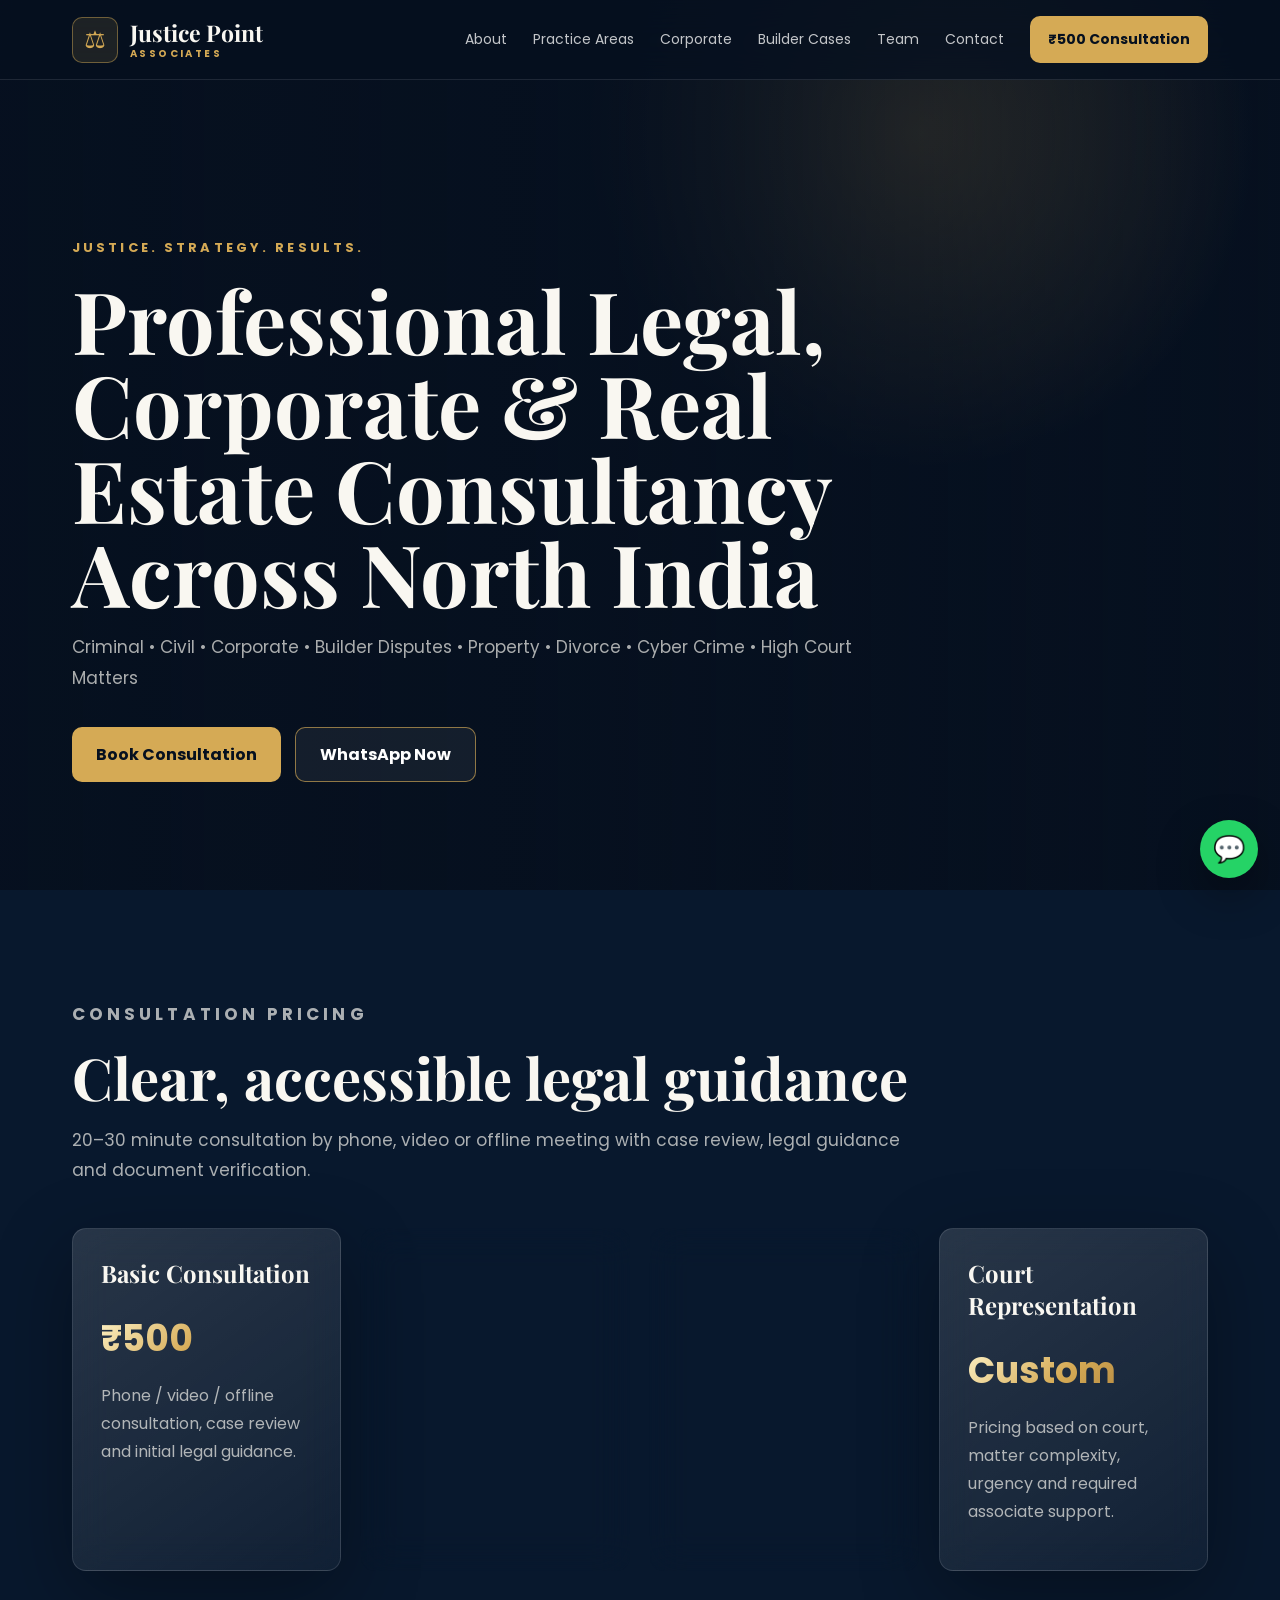
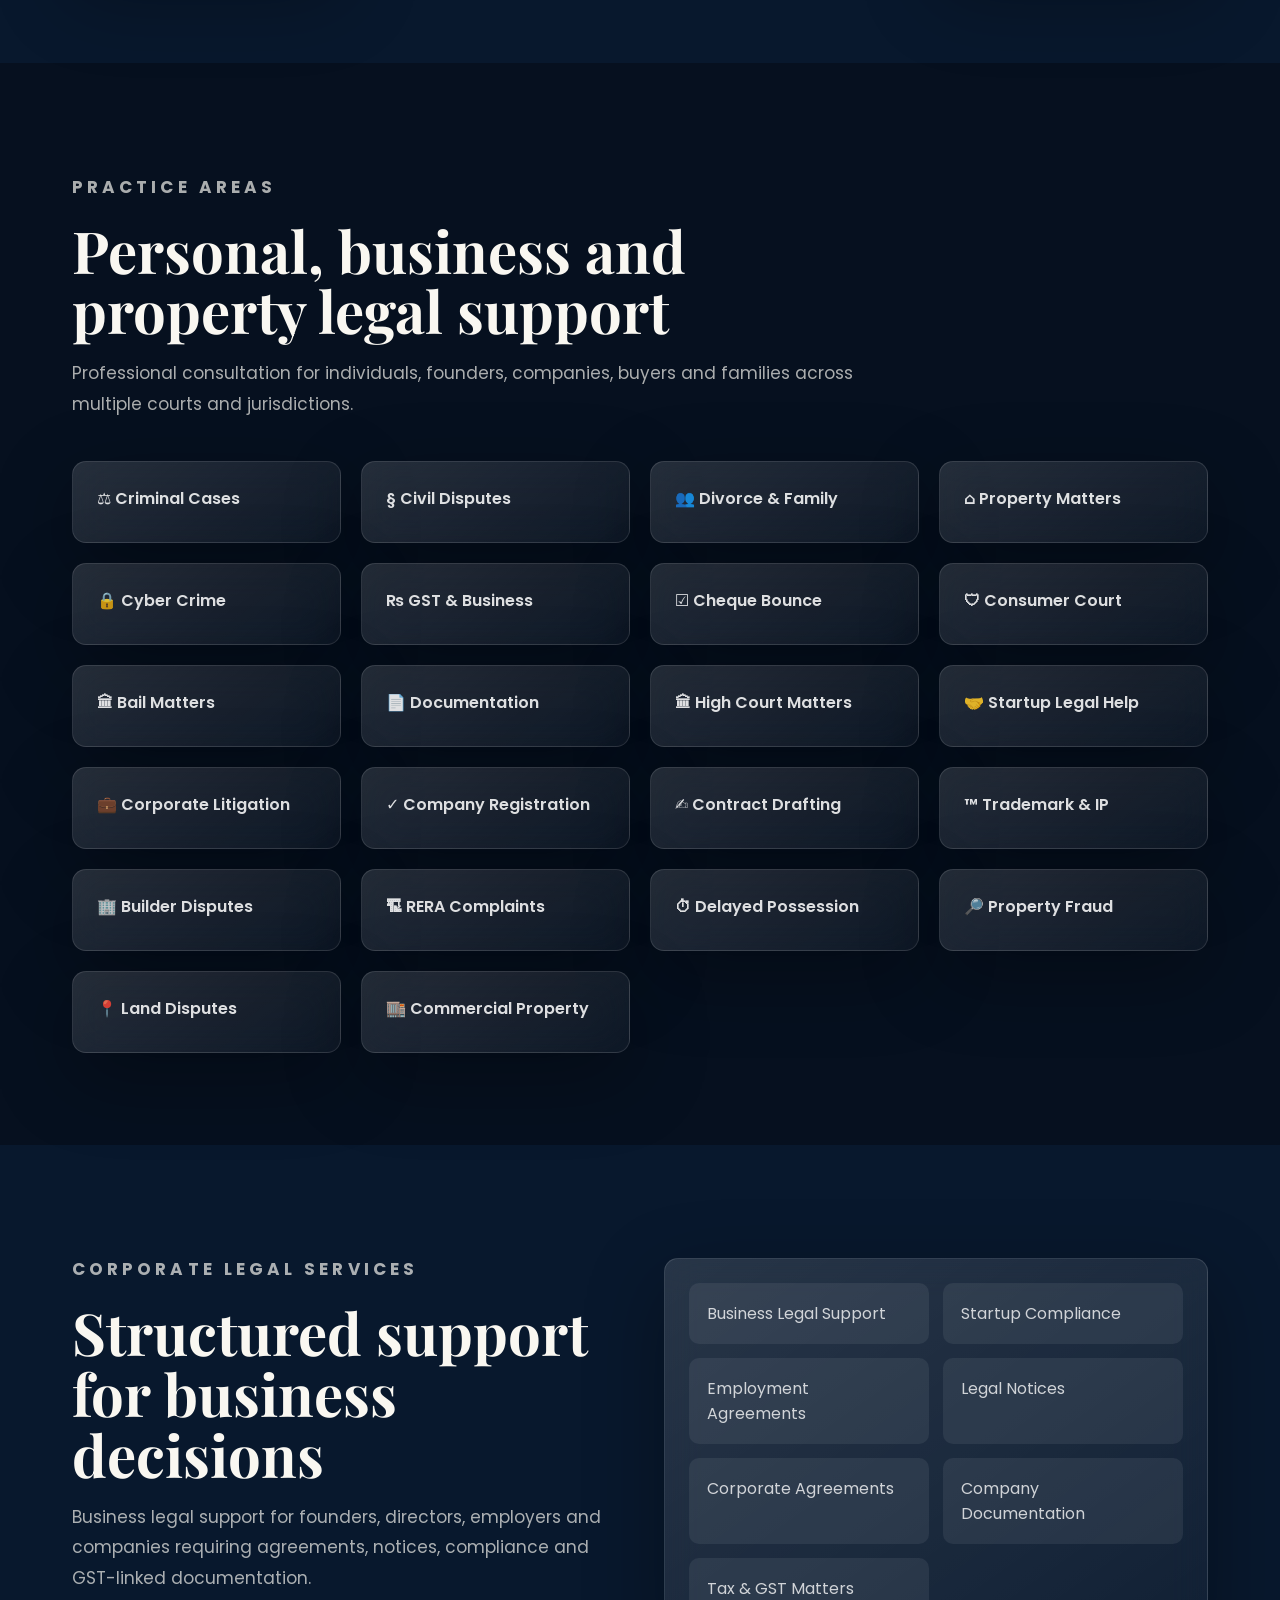
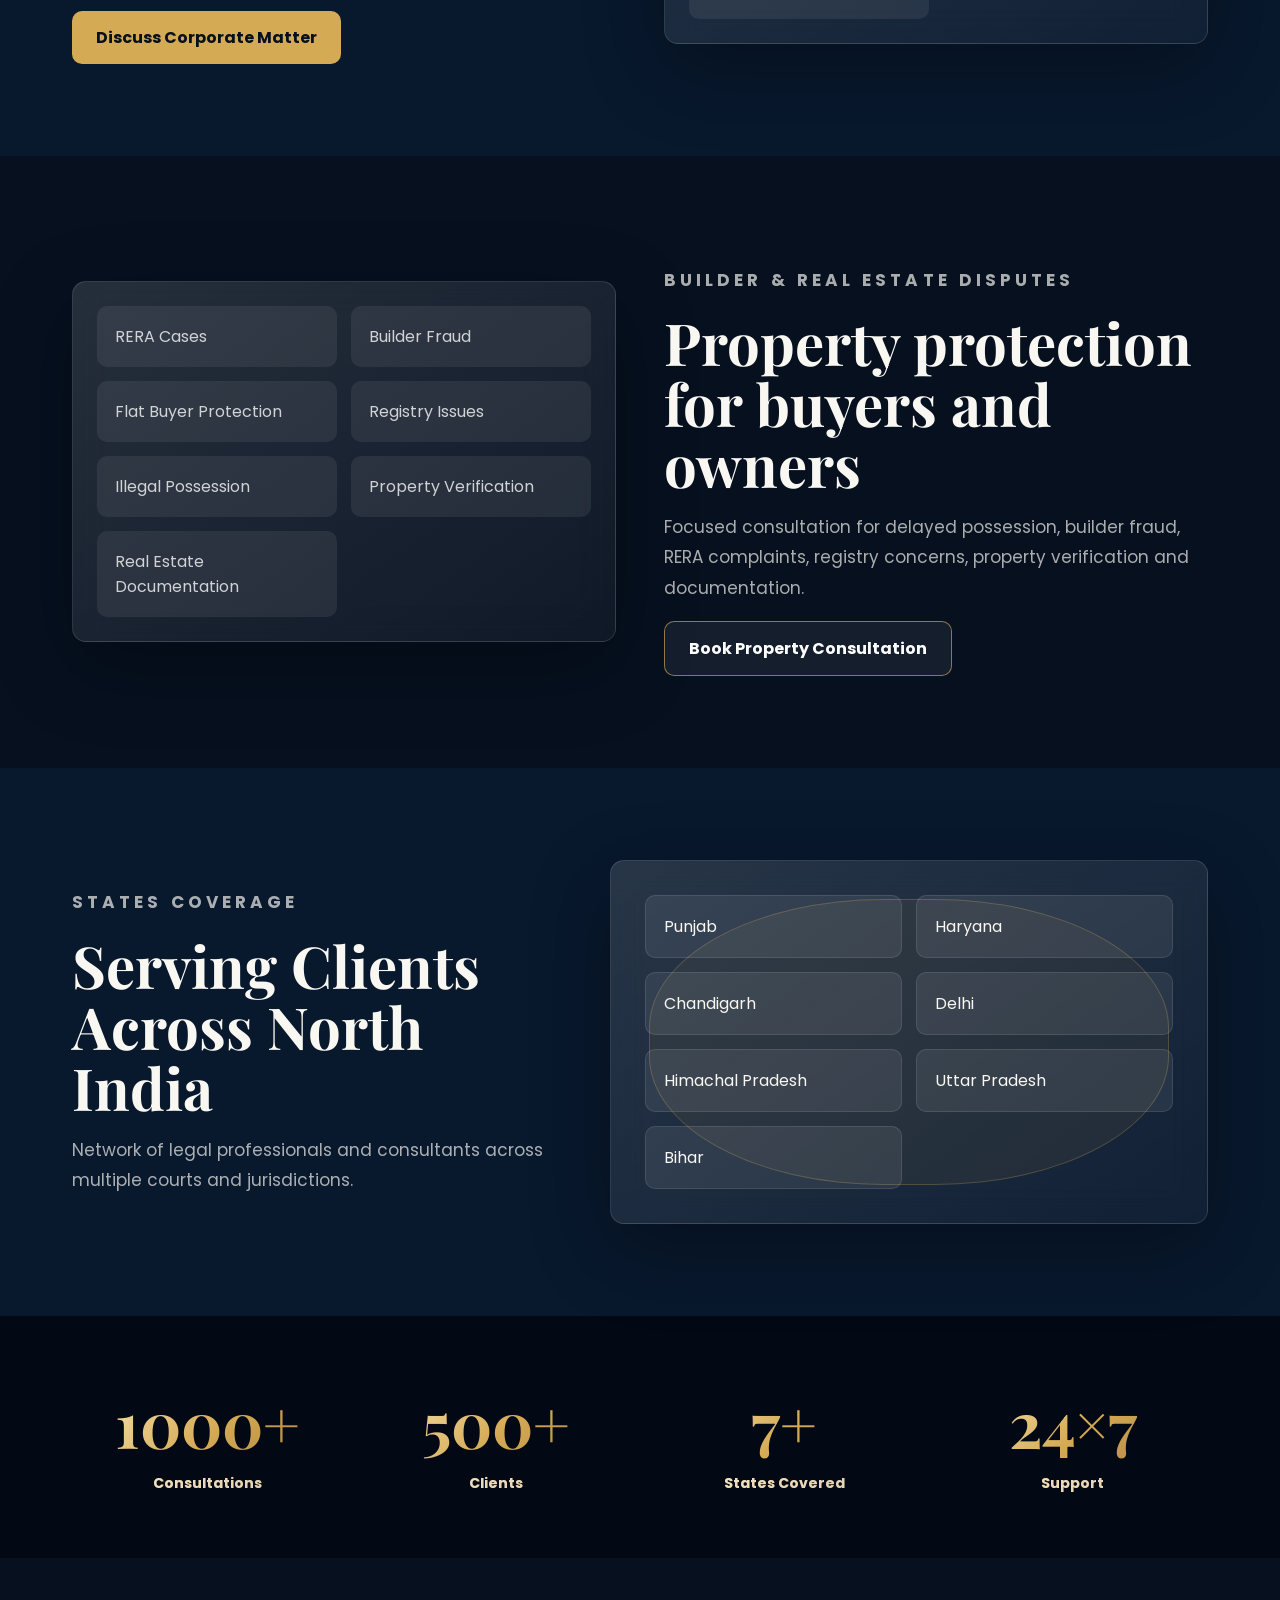
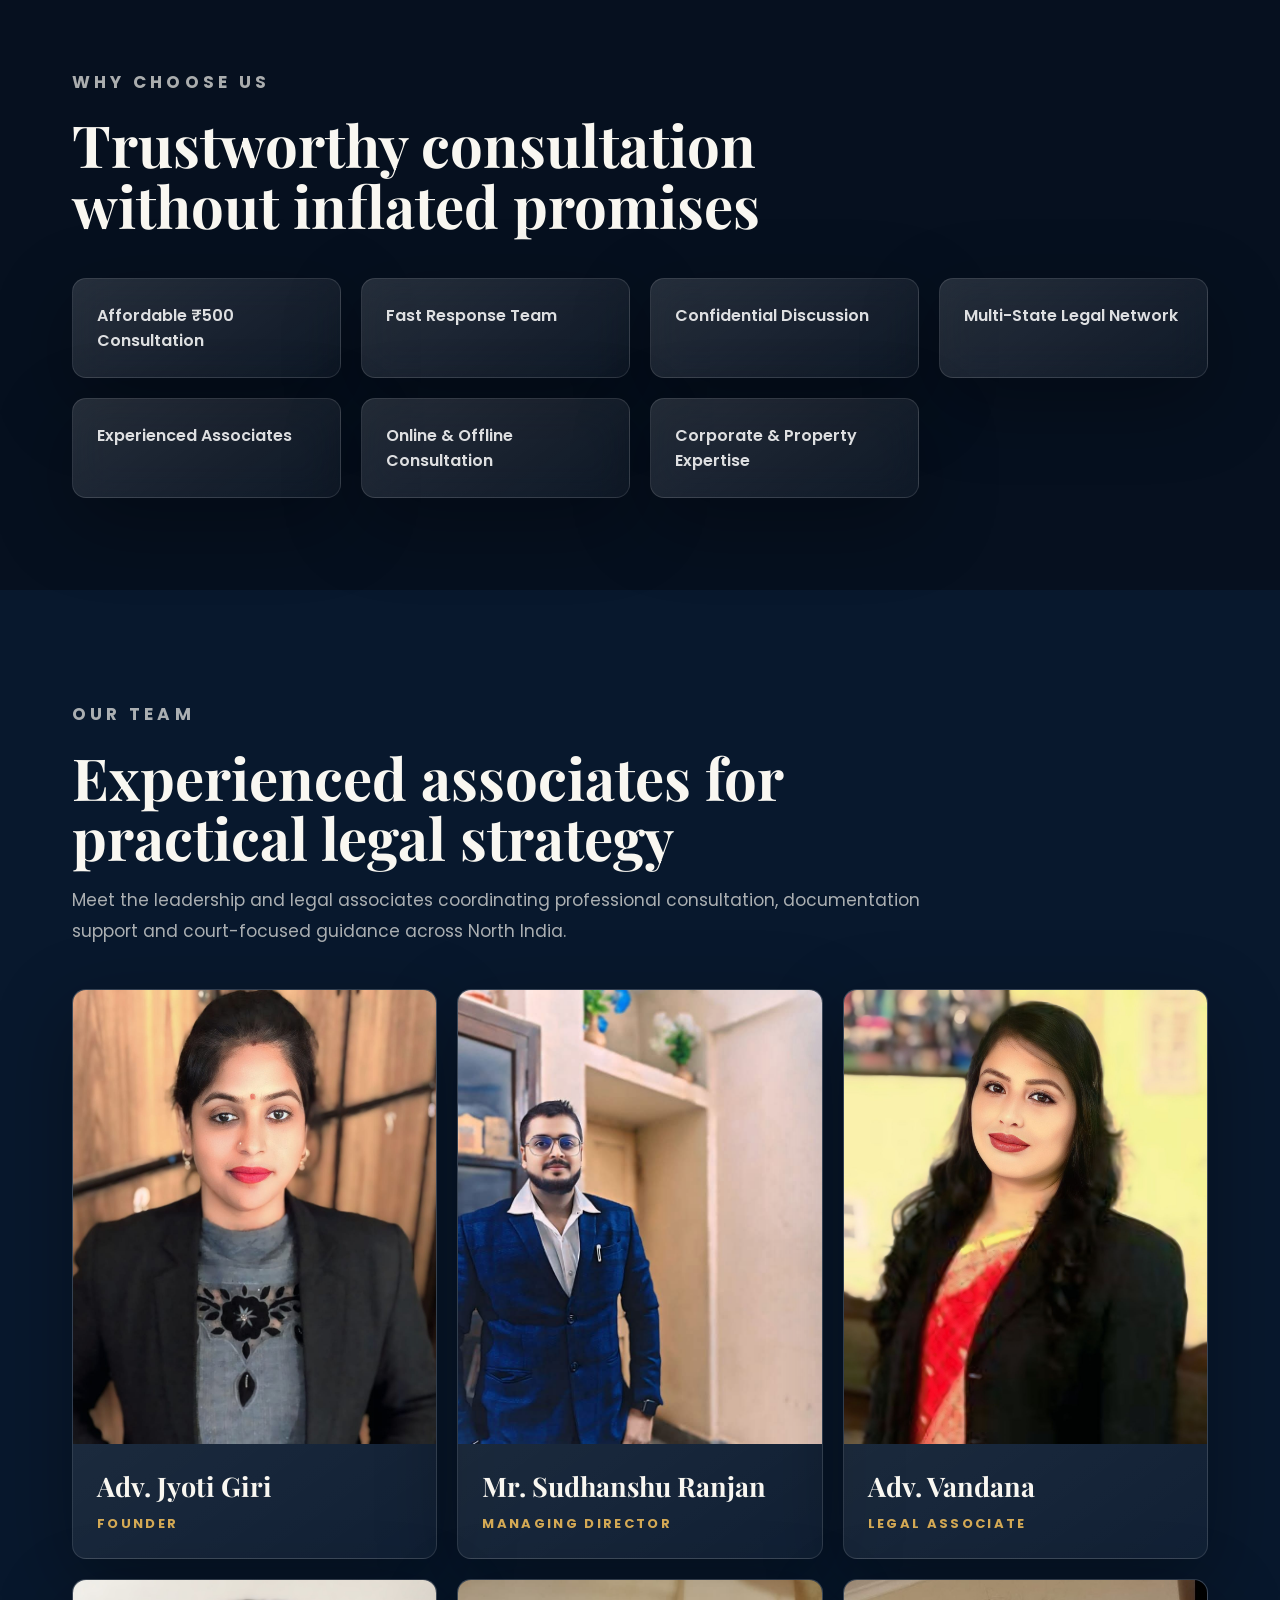
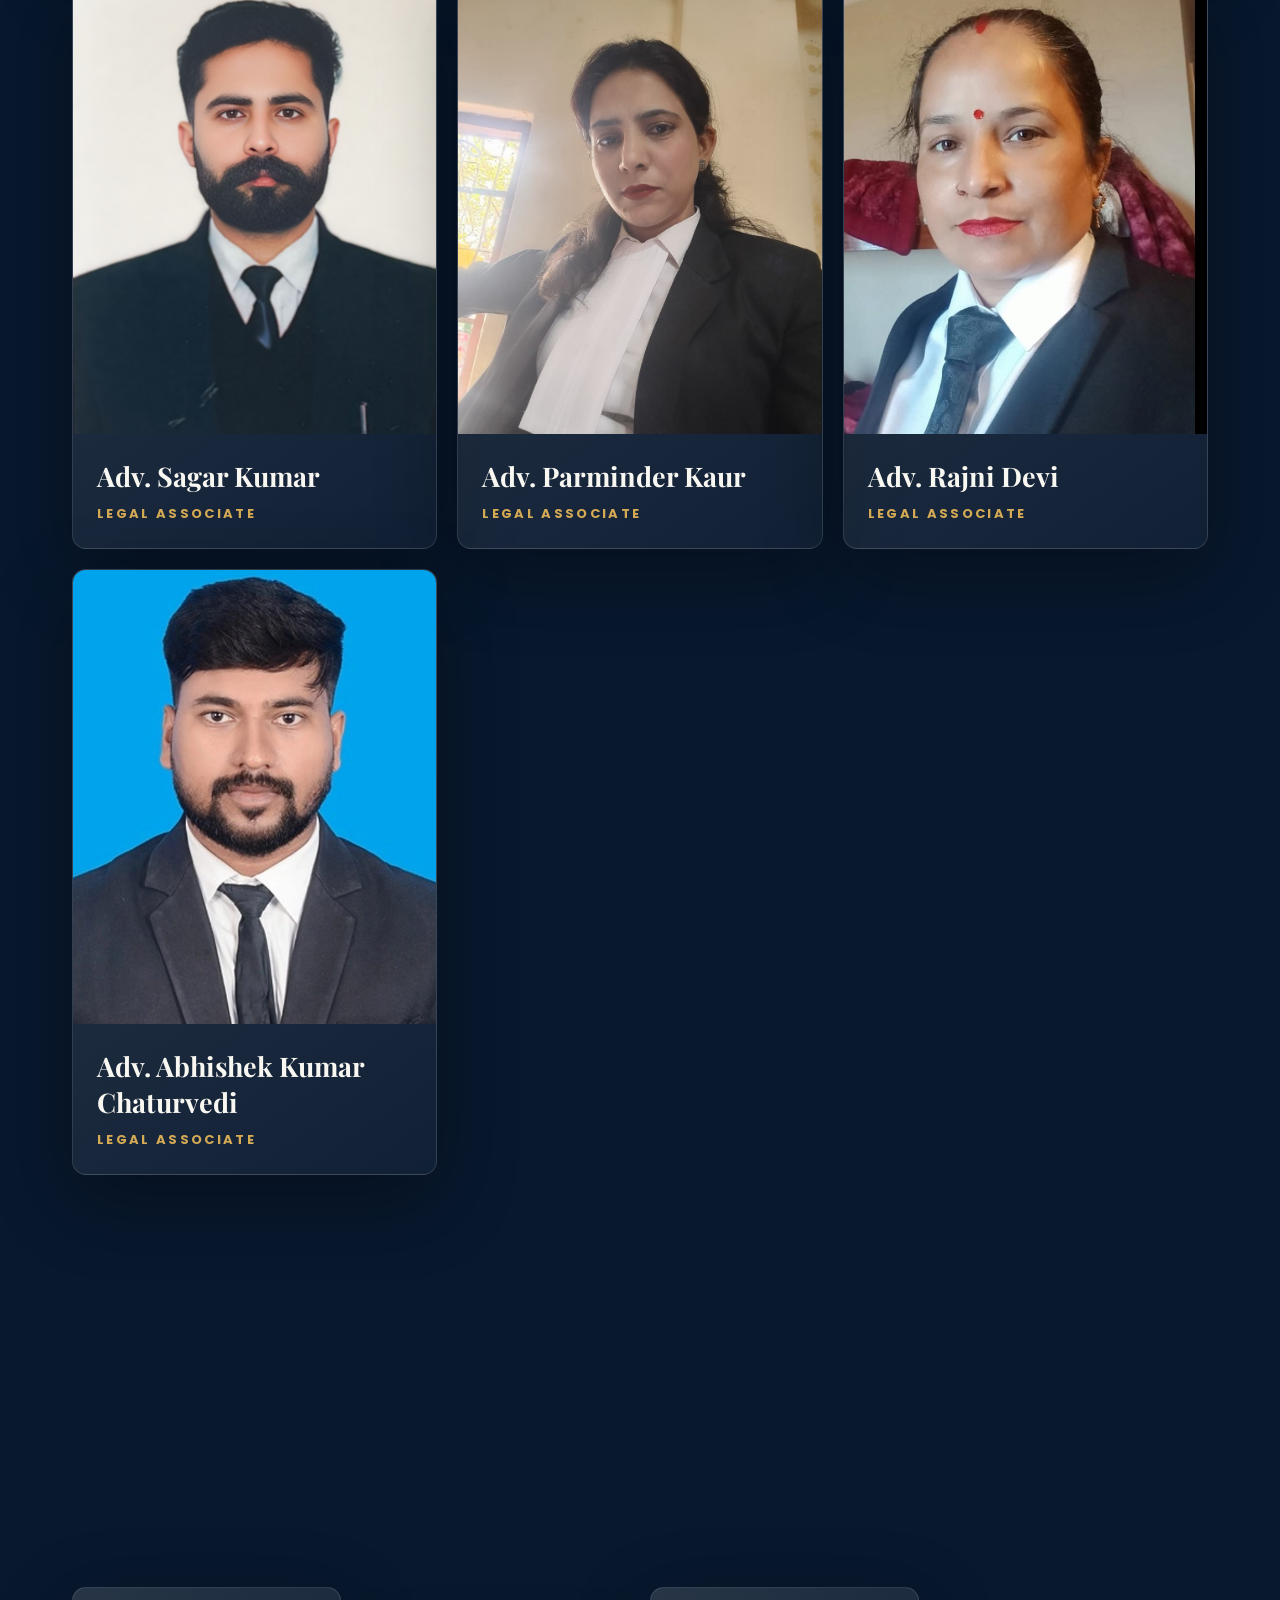
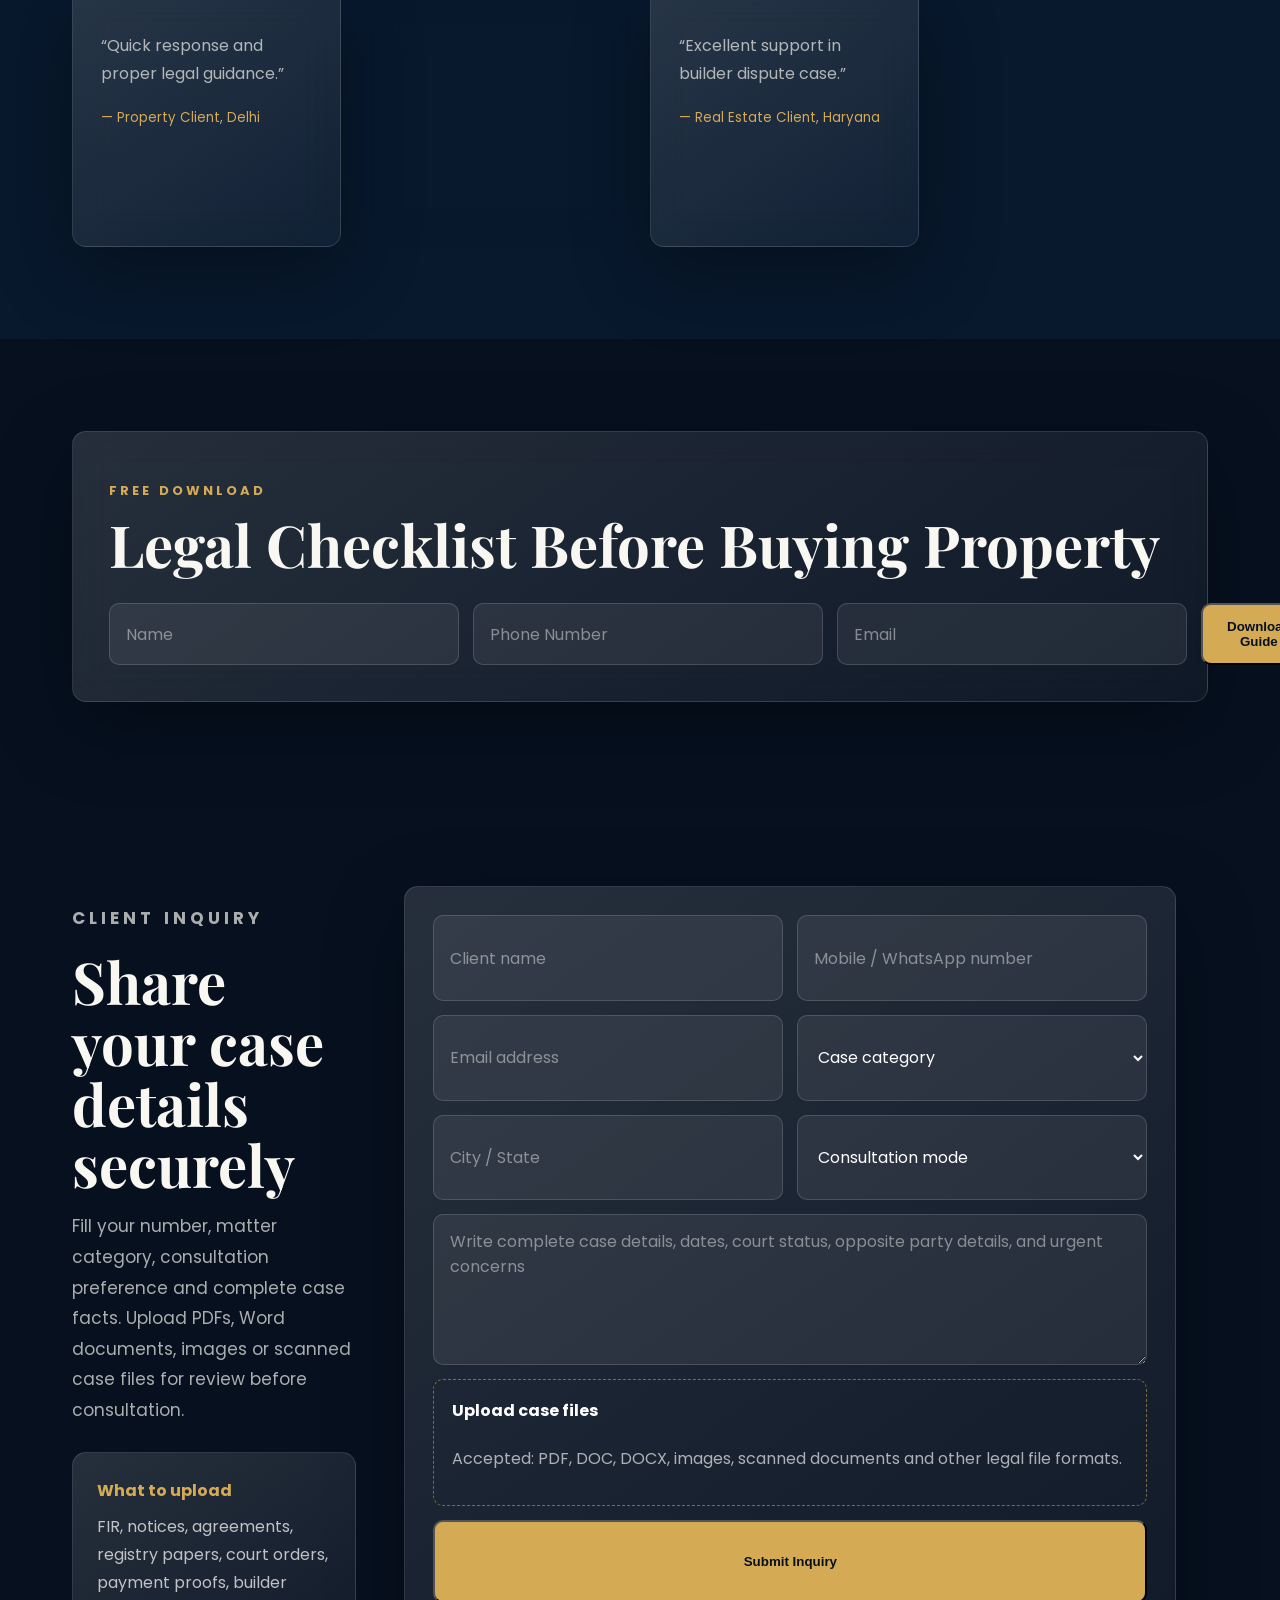
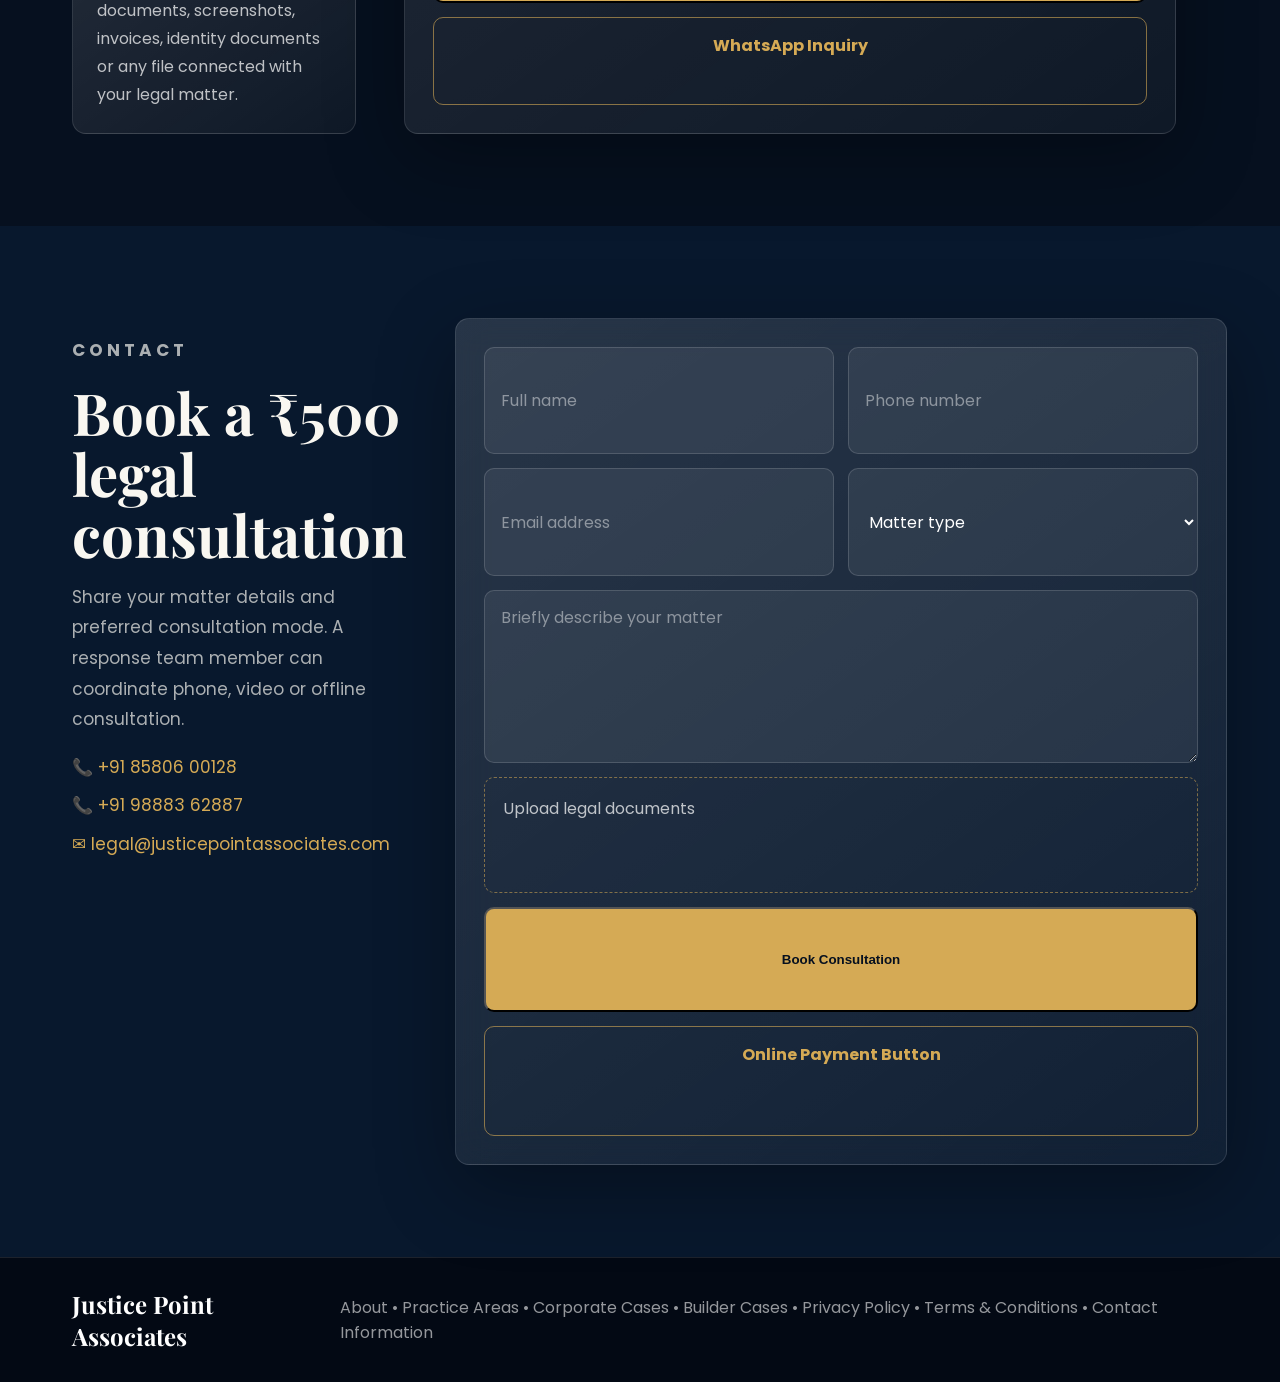
==== commit d6ea6564: "Update index.html" ====
--- a/index.html
+++ b/index.html
@@ -161,17 +161,21 @@
             <img src="parminder-kaur.jpeg" alt="Adv. Parminder Kaur" />
             <div><h3>Adv. Parminder Kaur</h3><p>Legal Associate</p></div>
           </article>
-          <article class="team-card reveal">
+<article class="team-card reveal">
             <img src="rajni-devi.jpeg" alt="Adv. Rajni Devi" />
-            <div><h3>Adv. Rajni Devi</h3><p>Legal Associate</p></div>
-         <article class="team-card reveal">
+            <div>
+                <h3>Adv. Rajni Devi</h3>
+                <p>Legal Associate</p>
+            </div>
+        </article>
+
+        <article class="team-card reveal">
             <img src="abhishek-kumar-chaturvedi.jpeg" alt="Adv. Abhishek Kumar Chaturvedi" />
             <div>
                 <h3>Adv. Abhishek Kumar Chaturvedi</h3>
                 <p>Legal Associate</p>
             </div>
-          </article>
-        </div>
+        </article>
       </section>
 
       <section class="section dark">
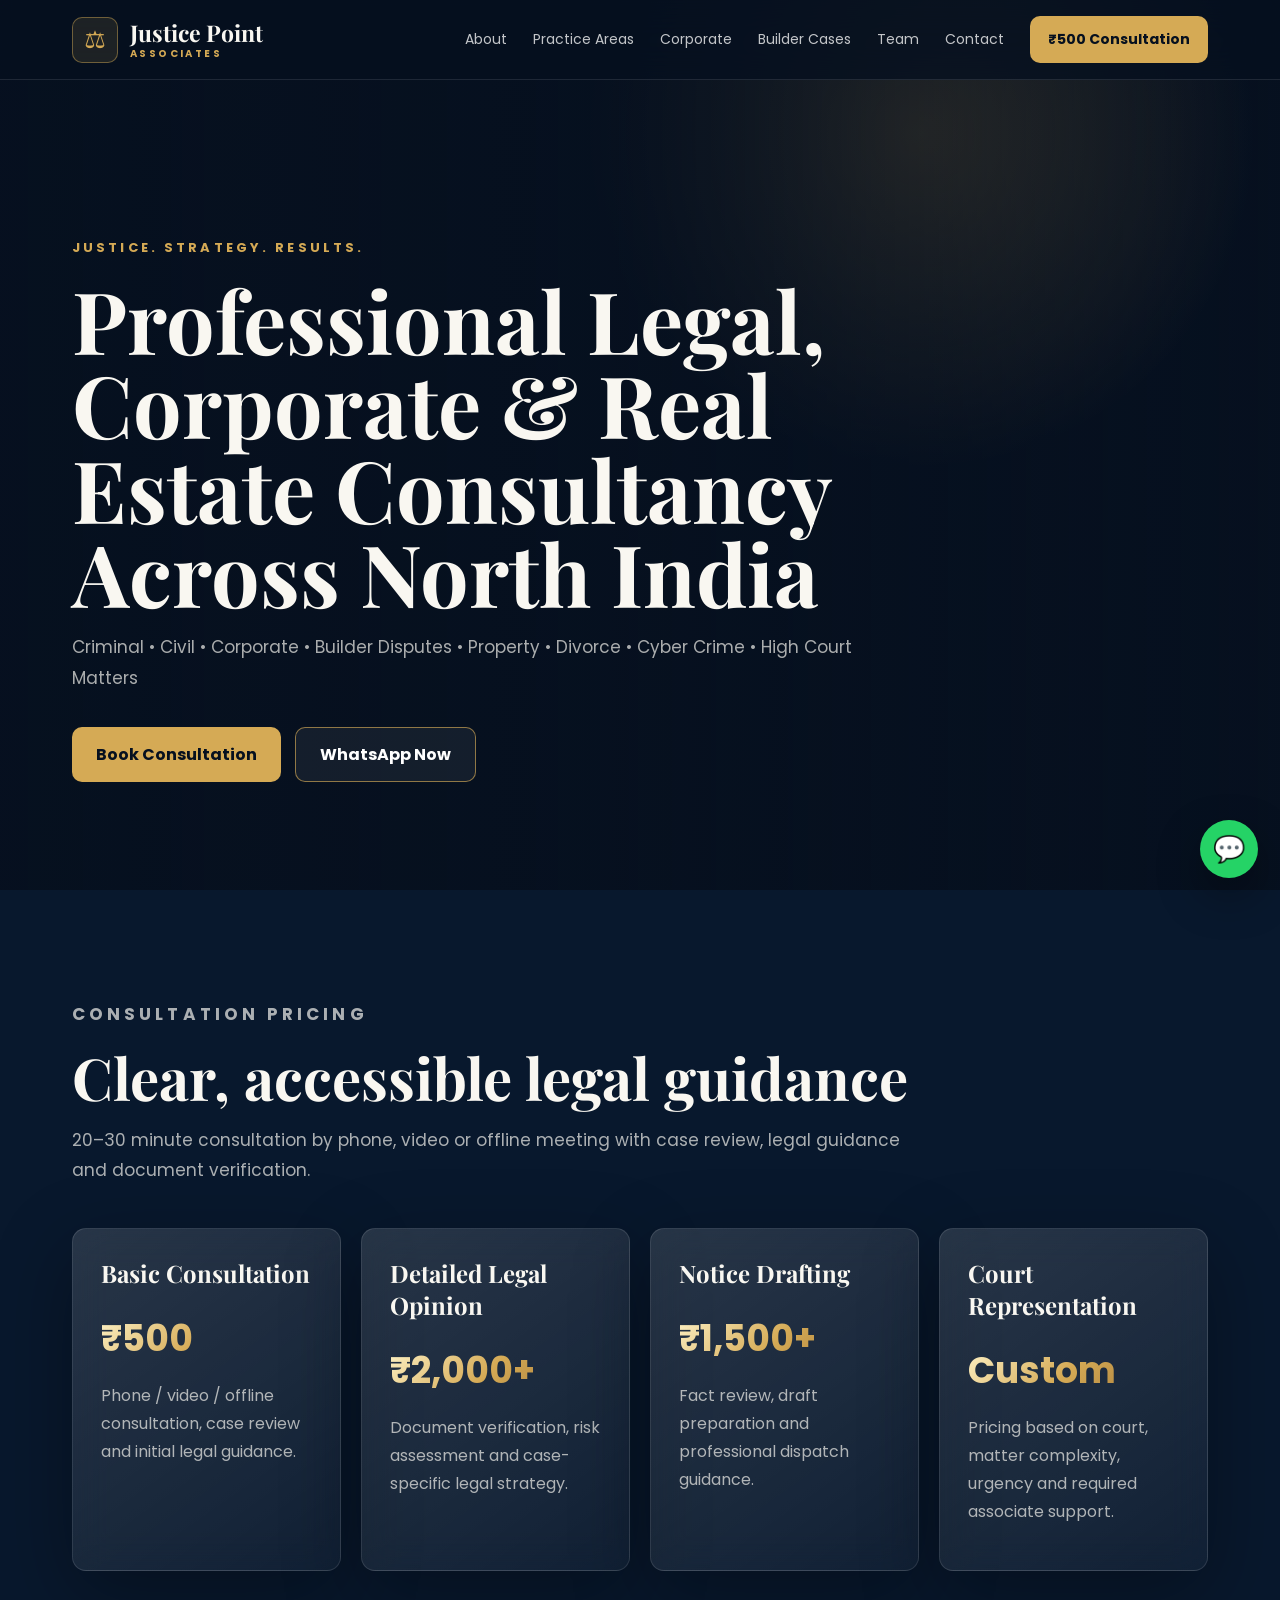
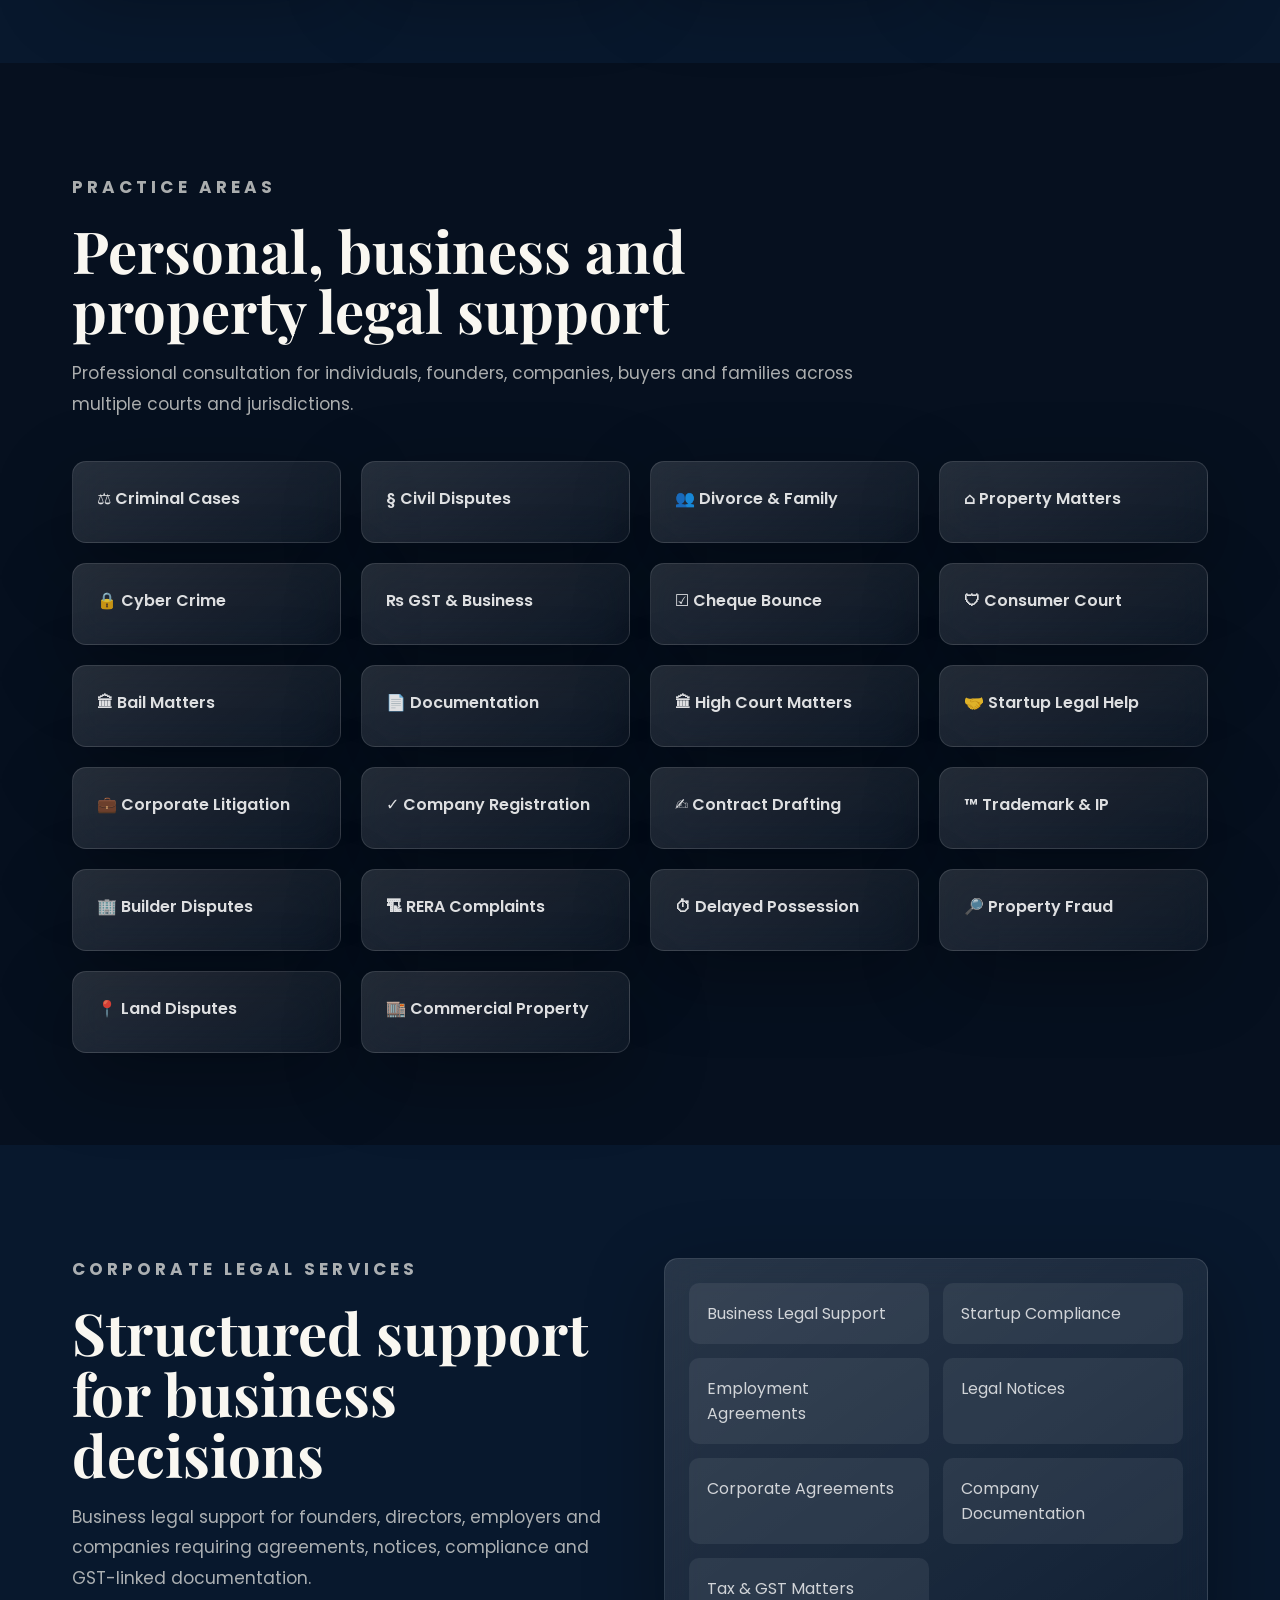
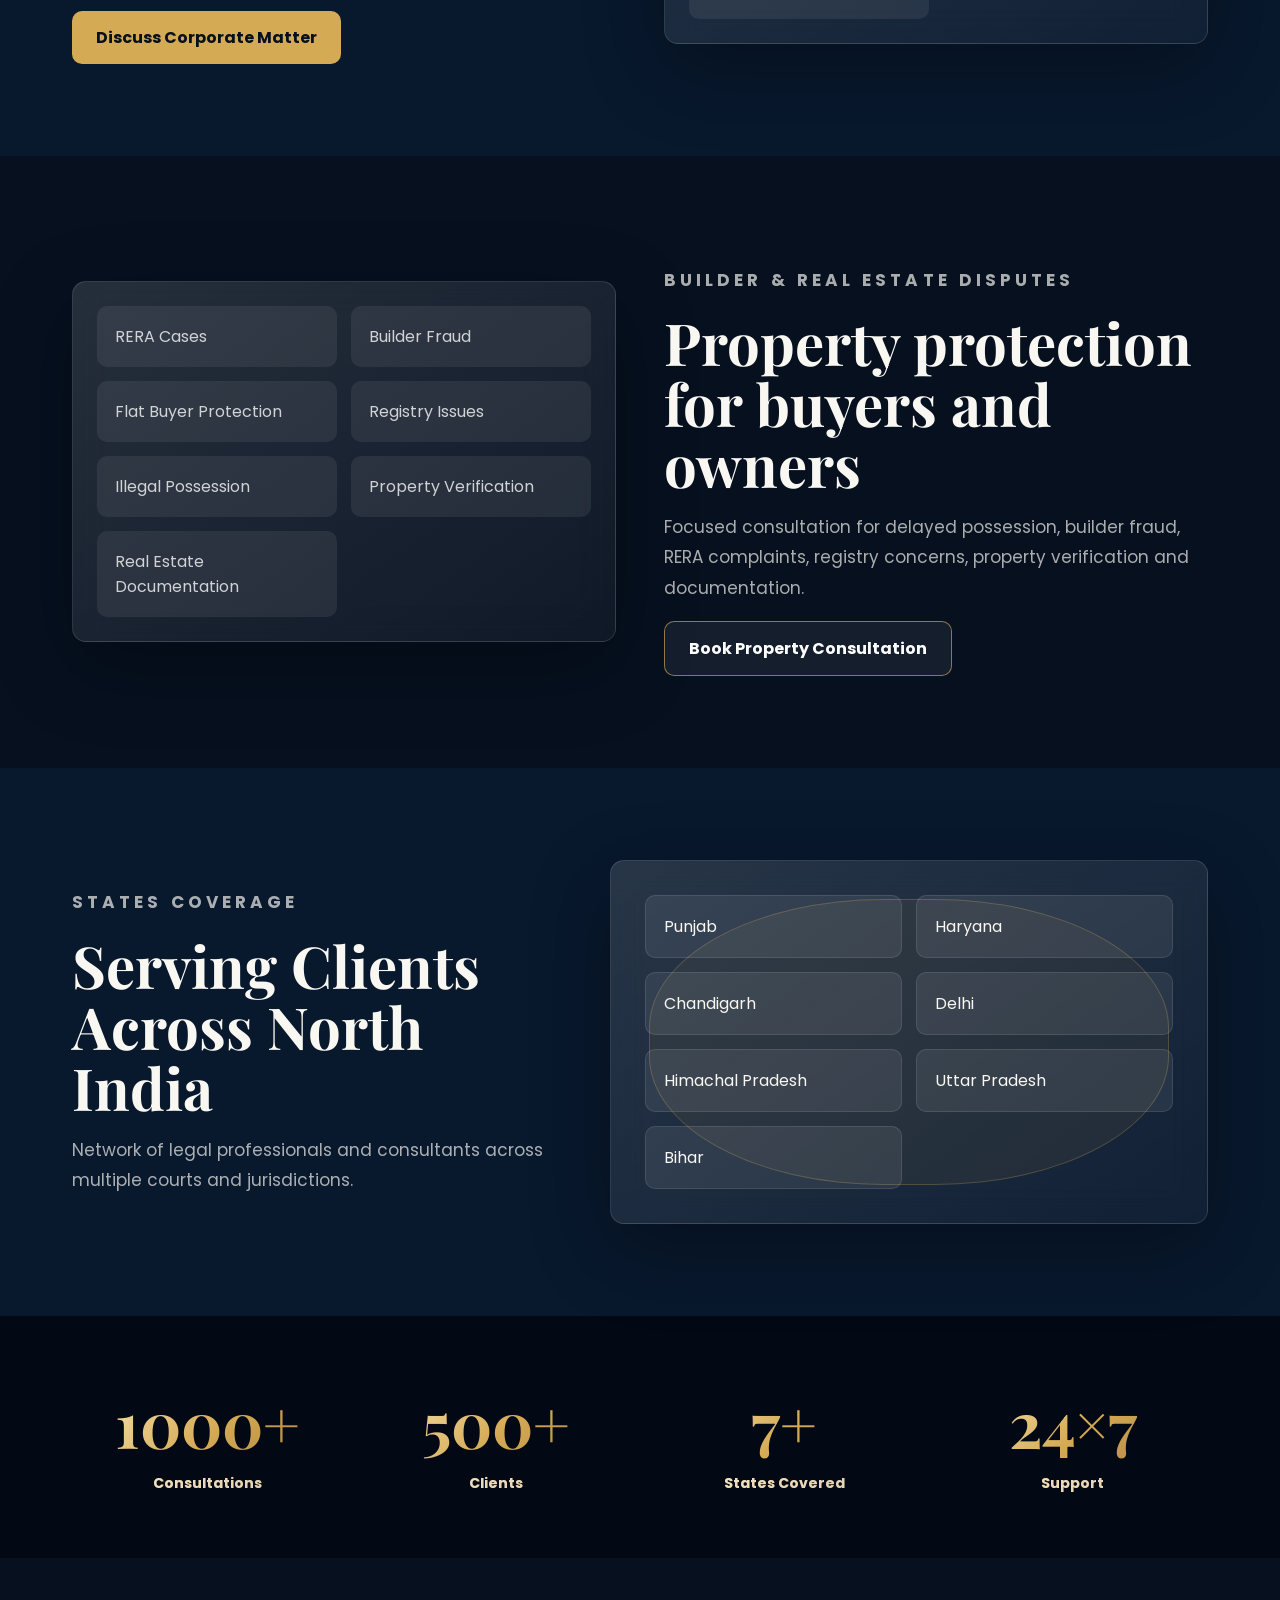
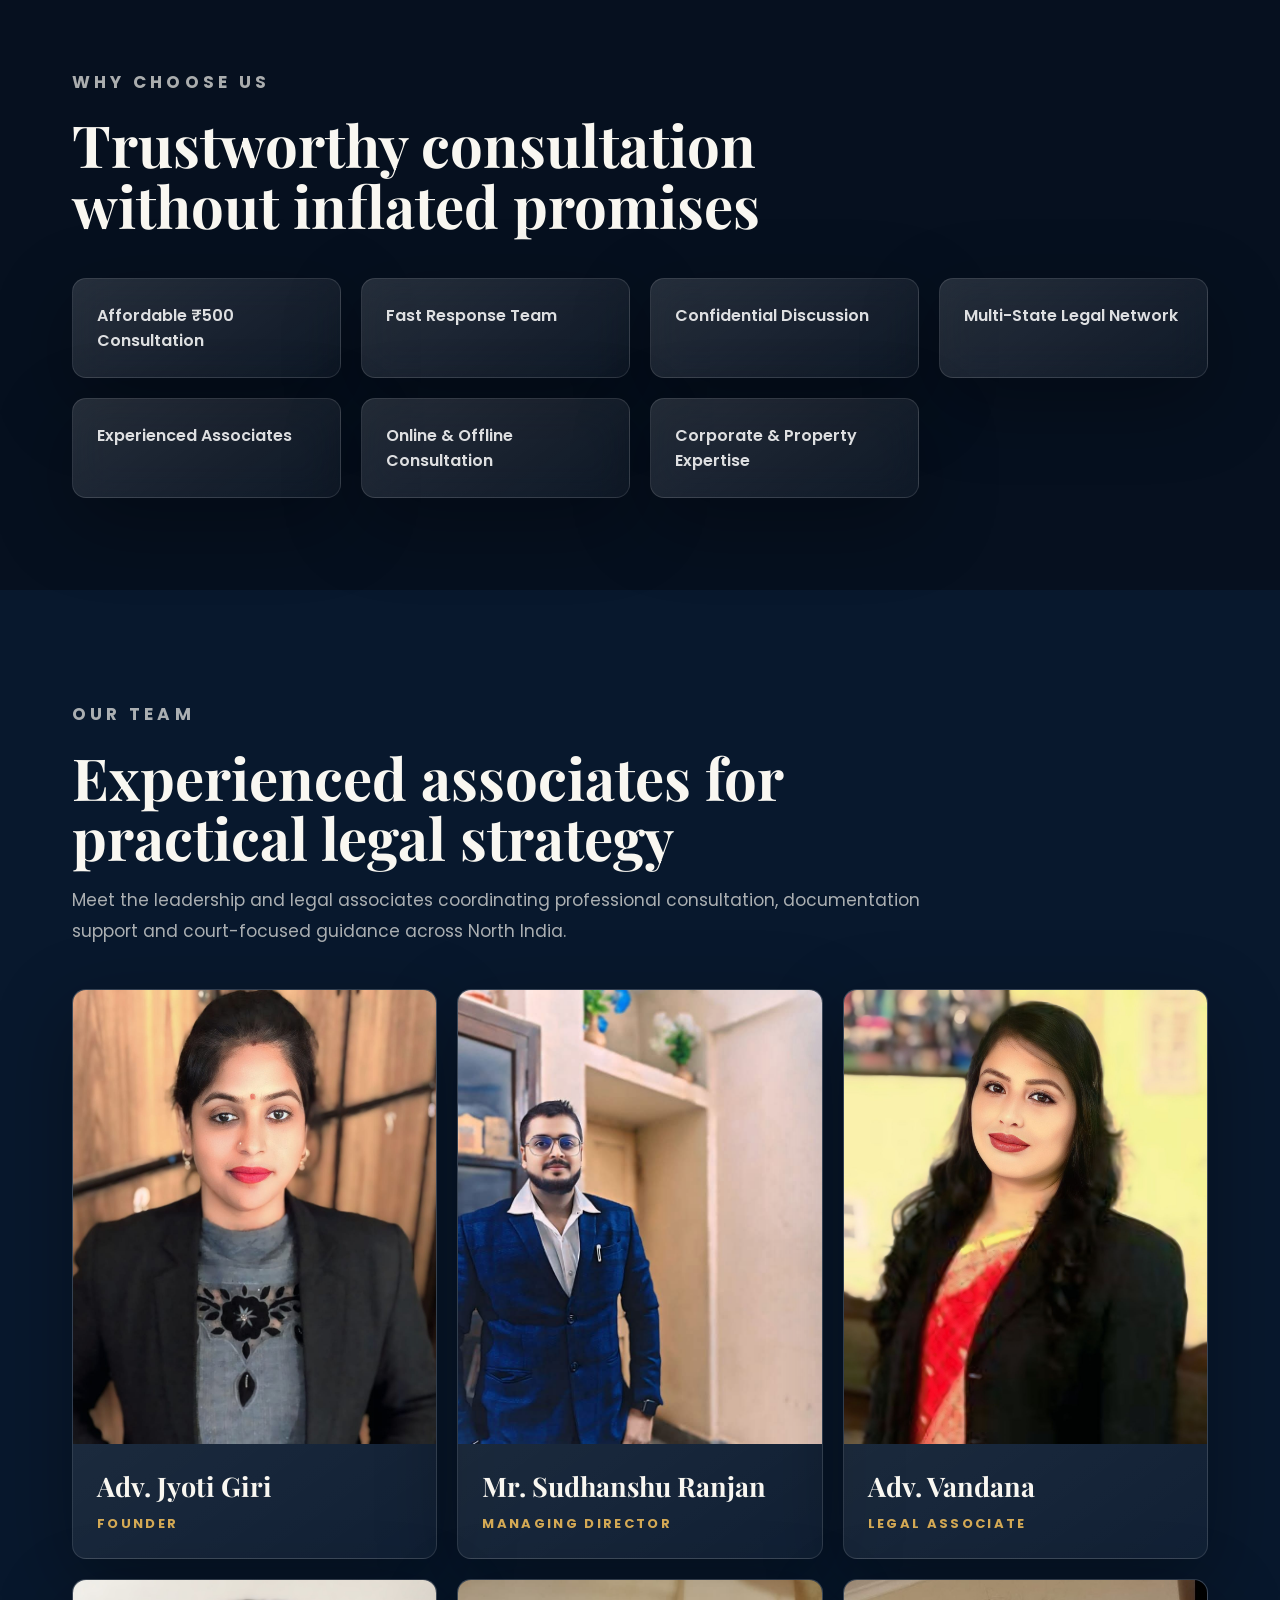
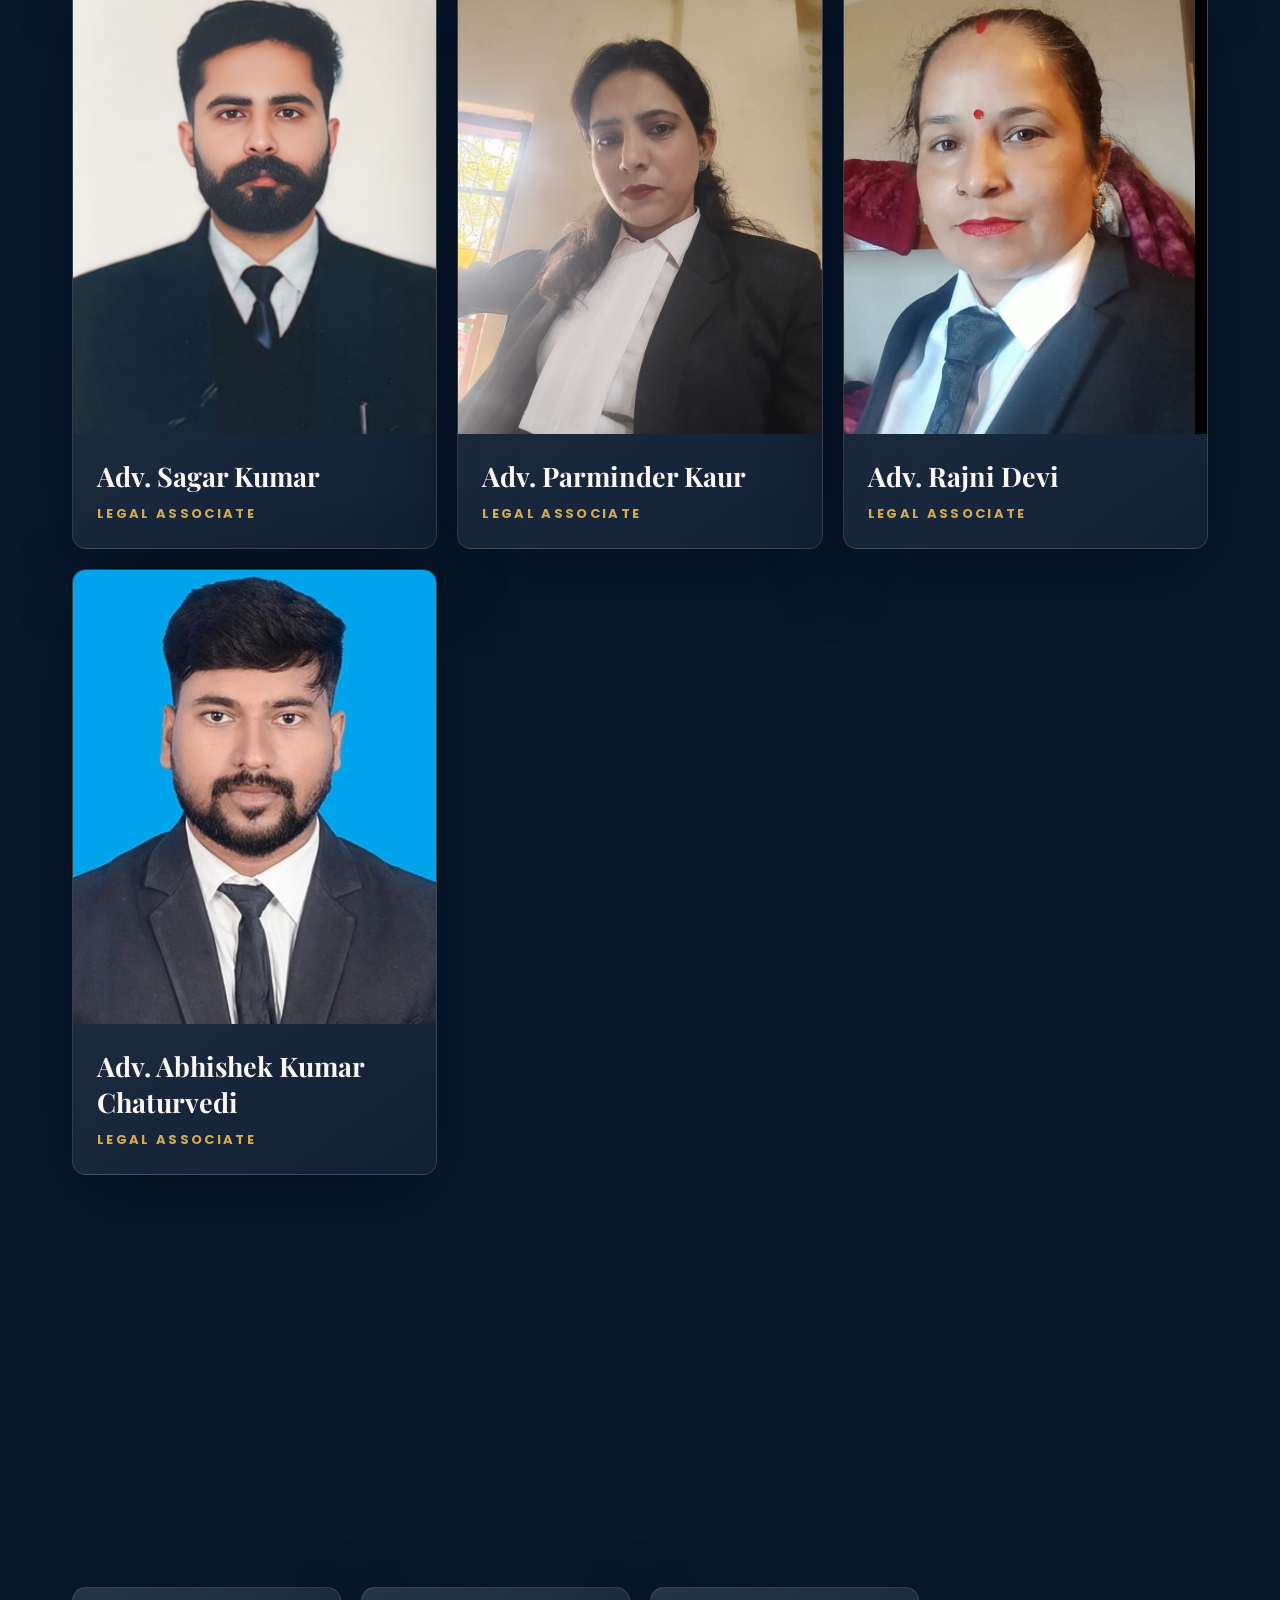
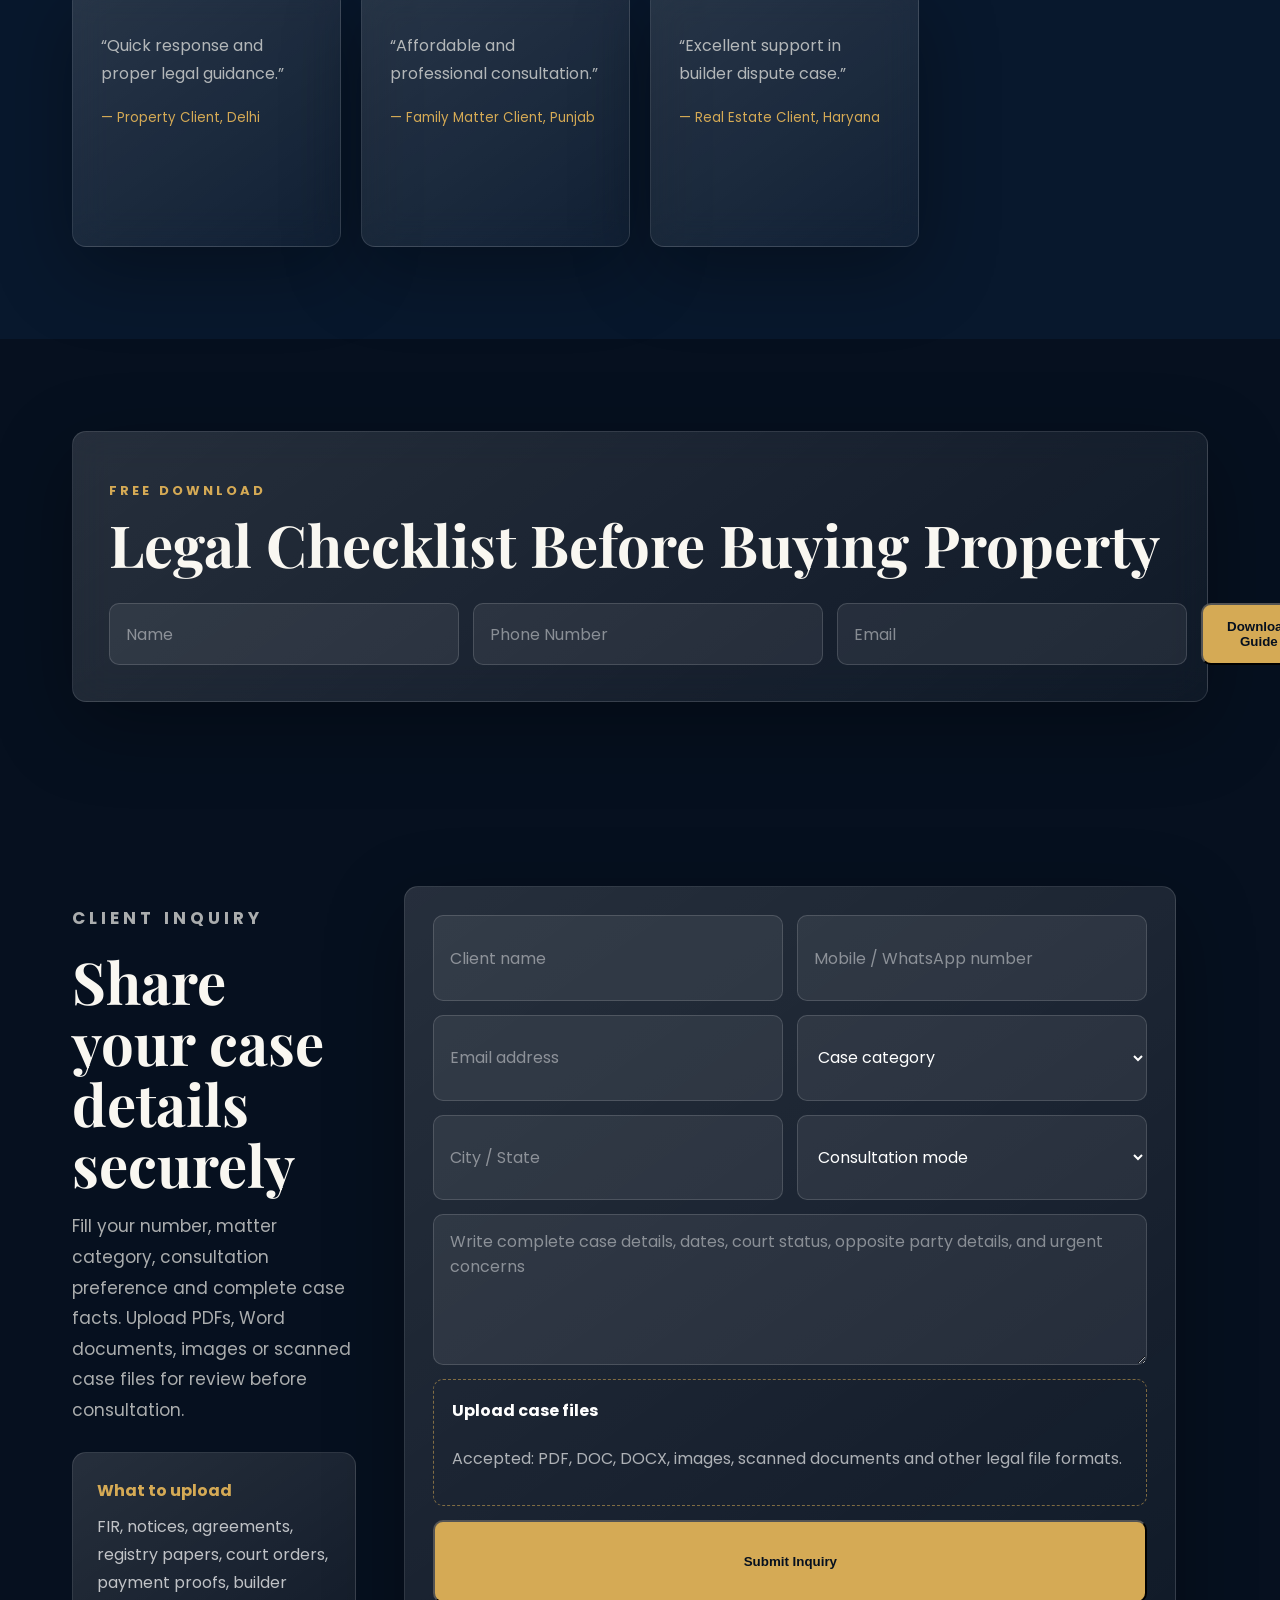
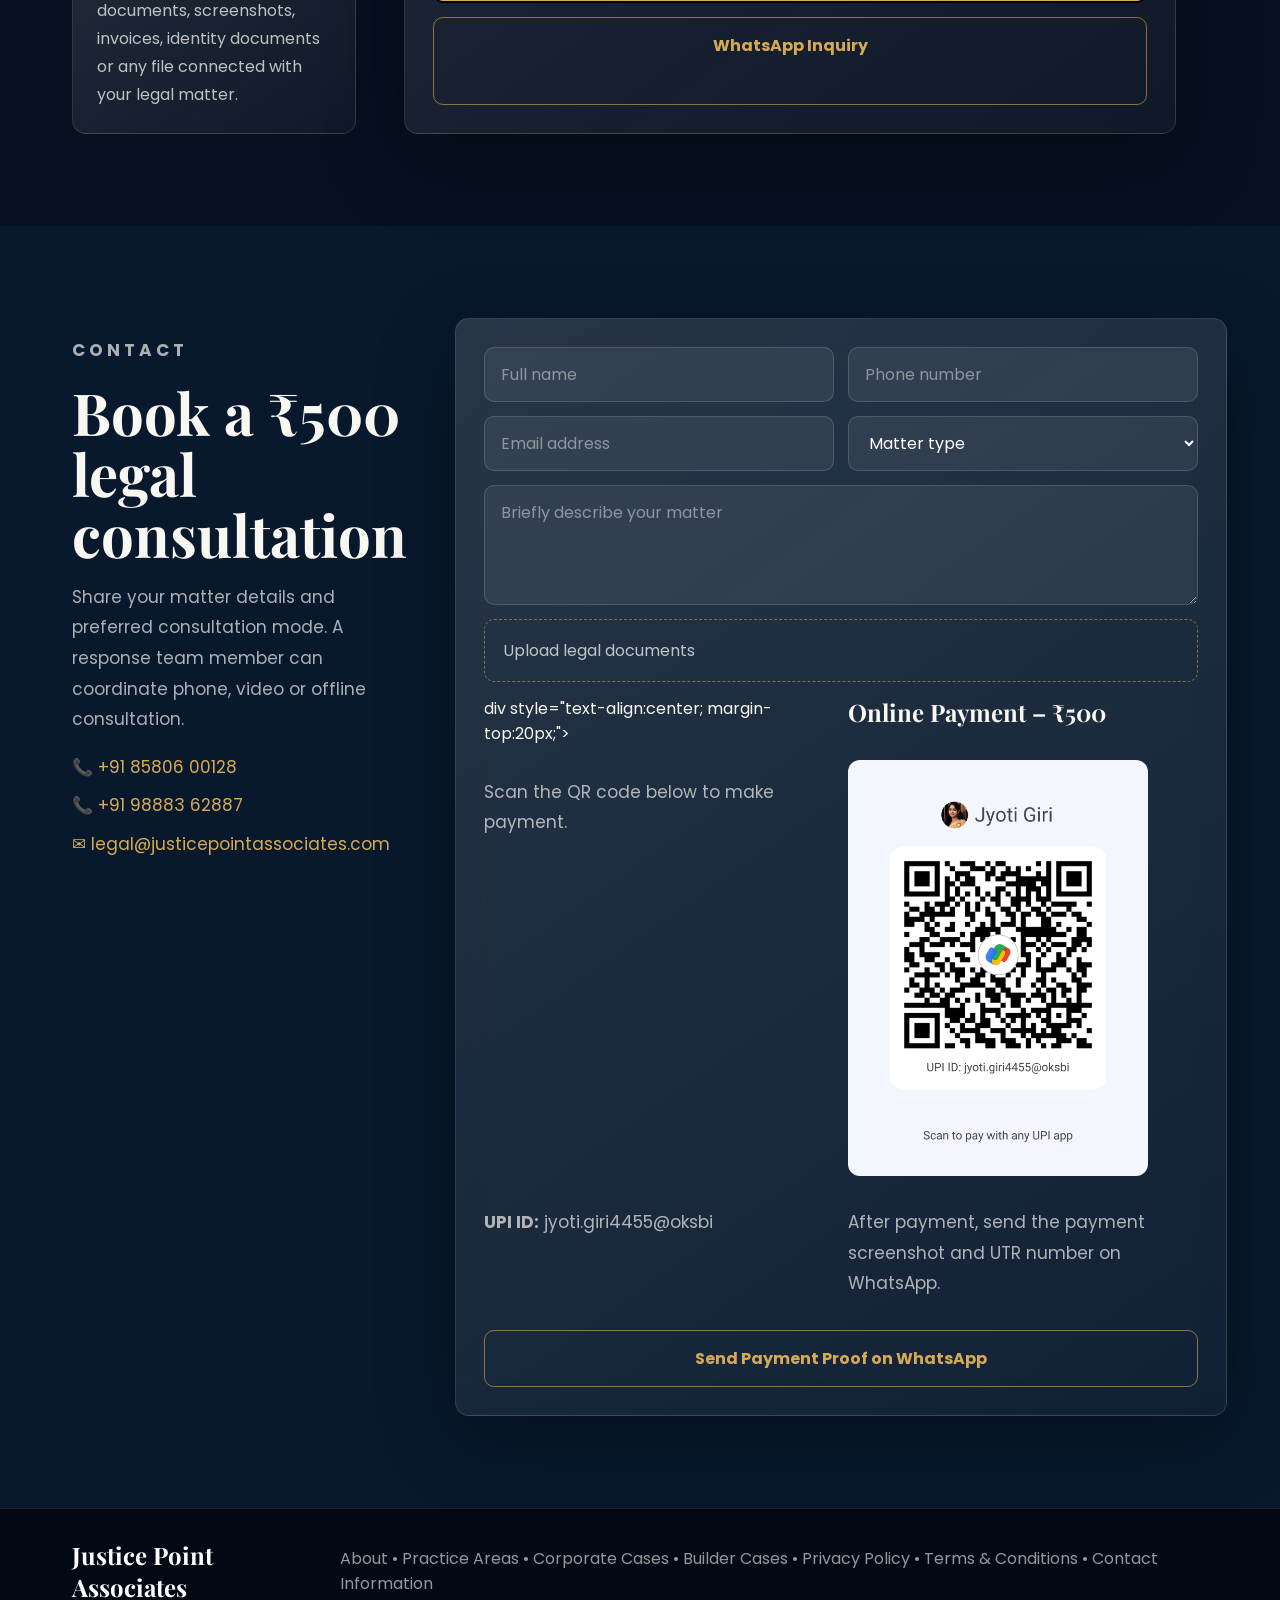
==== commit 57f97004: "Update index.html" ====
--- a/index.html
+++ b/index.html
@@ -256,7 +256,25 @@
           <select><option>Matter type</option><option>Criminal / Bail</option><option>Corporate / GST</option><option>Builder / RERA</option></select>
           <textarea placeholder="Briefly describe your matter"></textarea>
           <label class="upload">Upload legal documents <input type="file" multiple /></label>
-          <button>Book Consultation</button><a class="pay" href="#">Online Payment Button</a>
+          div style="text-align:center; margin-top:20px;">
+  <h3>Online Payment – ₹500</h3>
+
+  <p>Scan the QR code below to make payment.</p>
+
+  <img src="WhatsApp Image 2026-09-13 at 11.27.10 AM.jpeg"
+       alt="Jyoti Giri UPI QR Code"
+       style="width:300px; max-width:100%; border-radius:12px;">
+
+  <p><strong>UPI ID:</strong> jyoti.giri4455@oksbi</p>
+
+  <p>After payment, send the payment screenshot and UTR number on WhatsApp.</p>
+
+  <a class="pay"
+     href="https://wa.me/918580600128?text=I%20have%20completed%20the%20Rs%20500%20payment.%20I%20am%20sending%20the%20payment%20screenshot%20and%20UTR."
+     target="_blank">
+     Send Payment Proof on WhatsApp
+  </a>
+</div>
         </form>
       </section>
     </main>
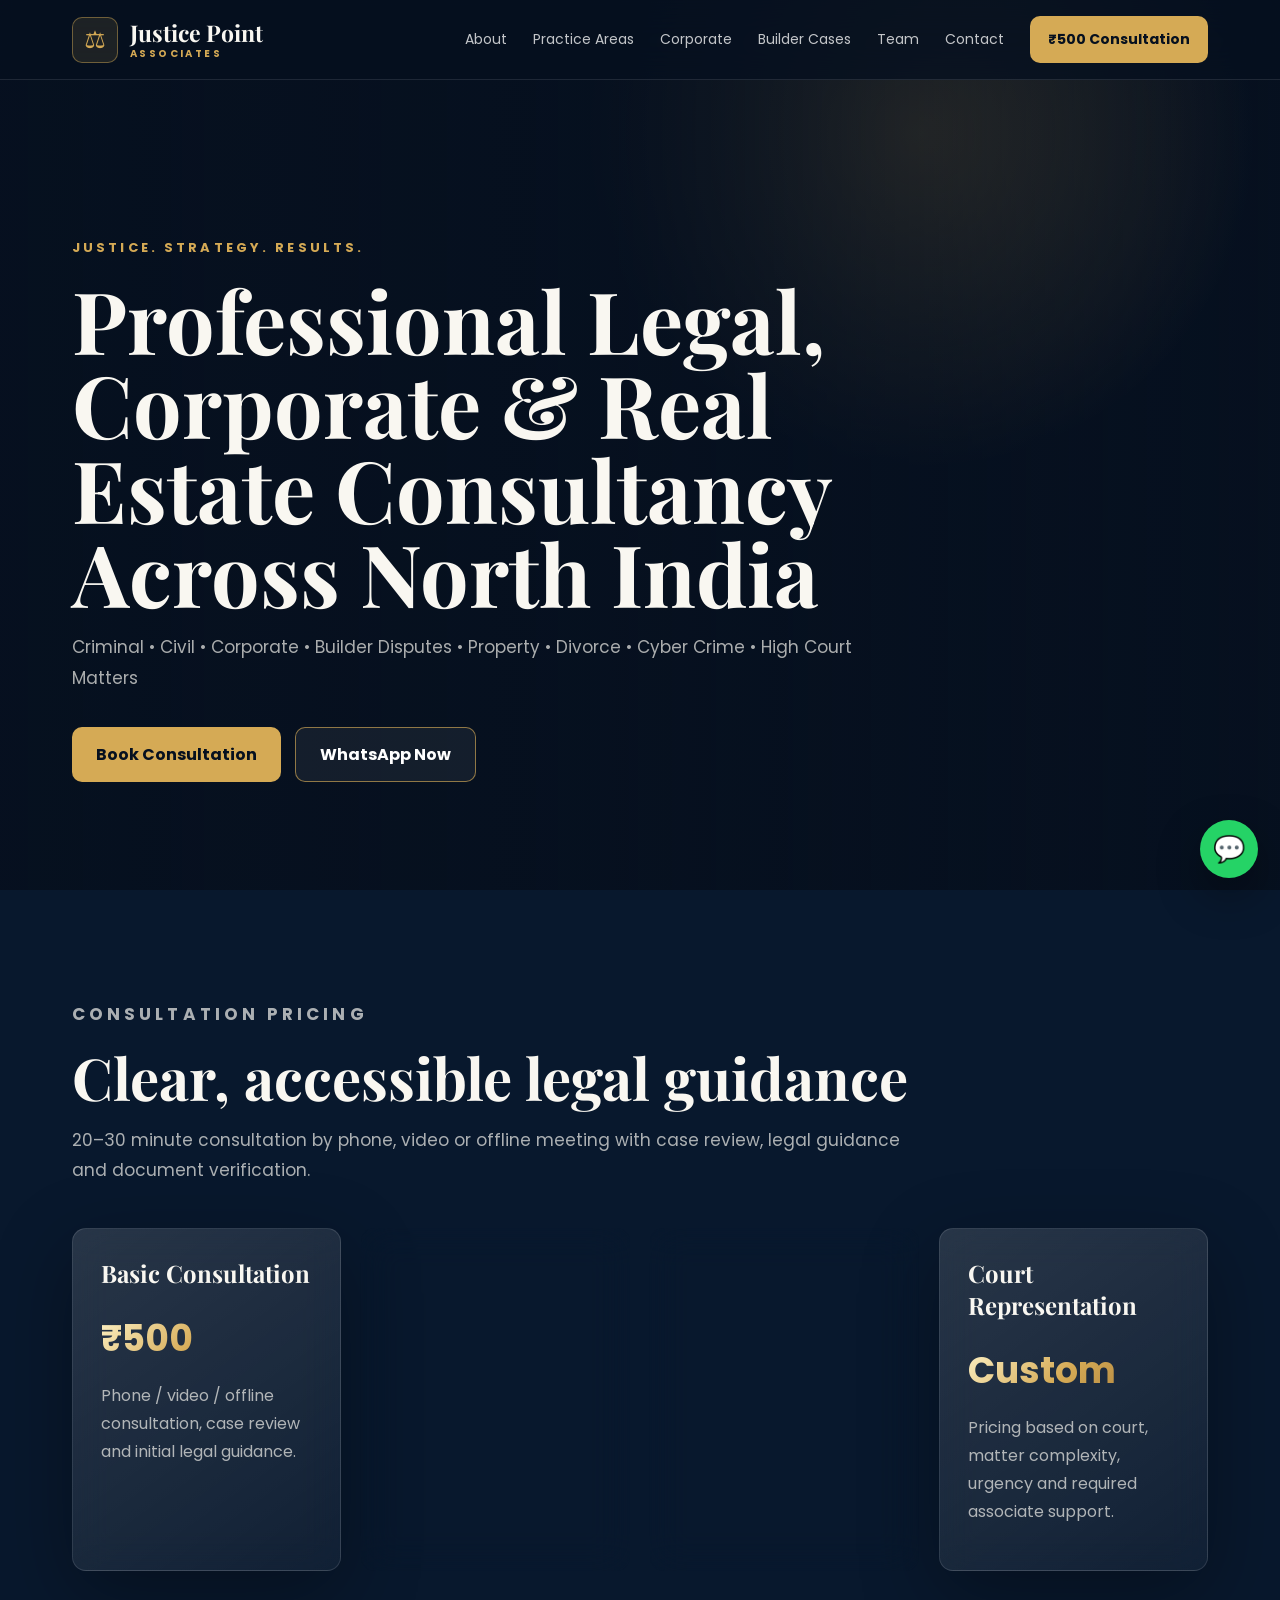
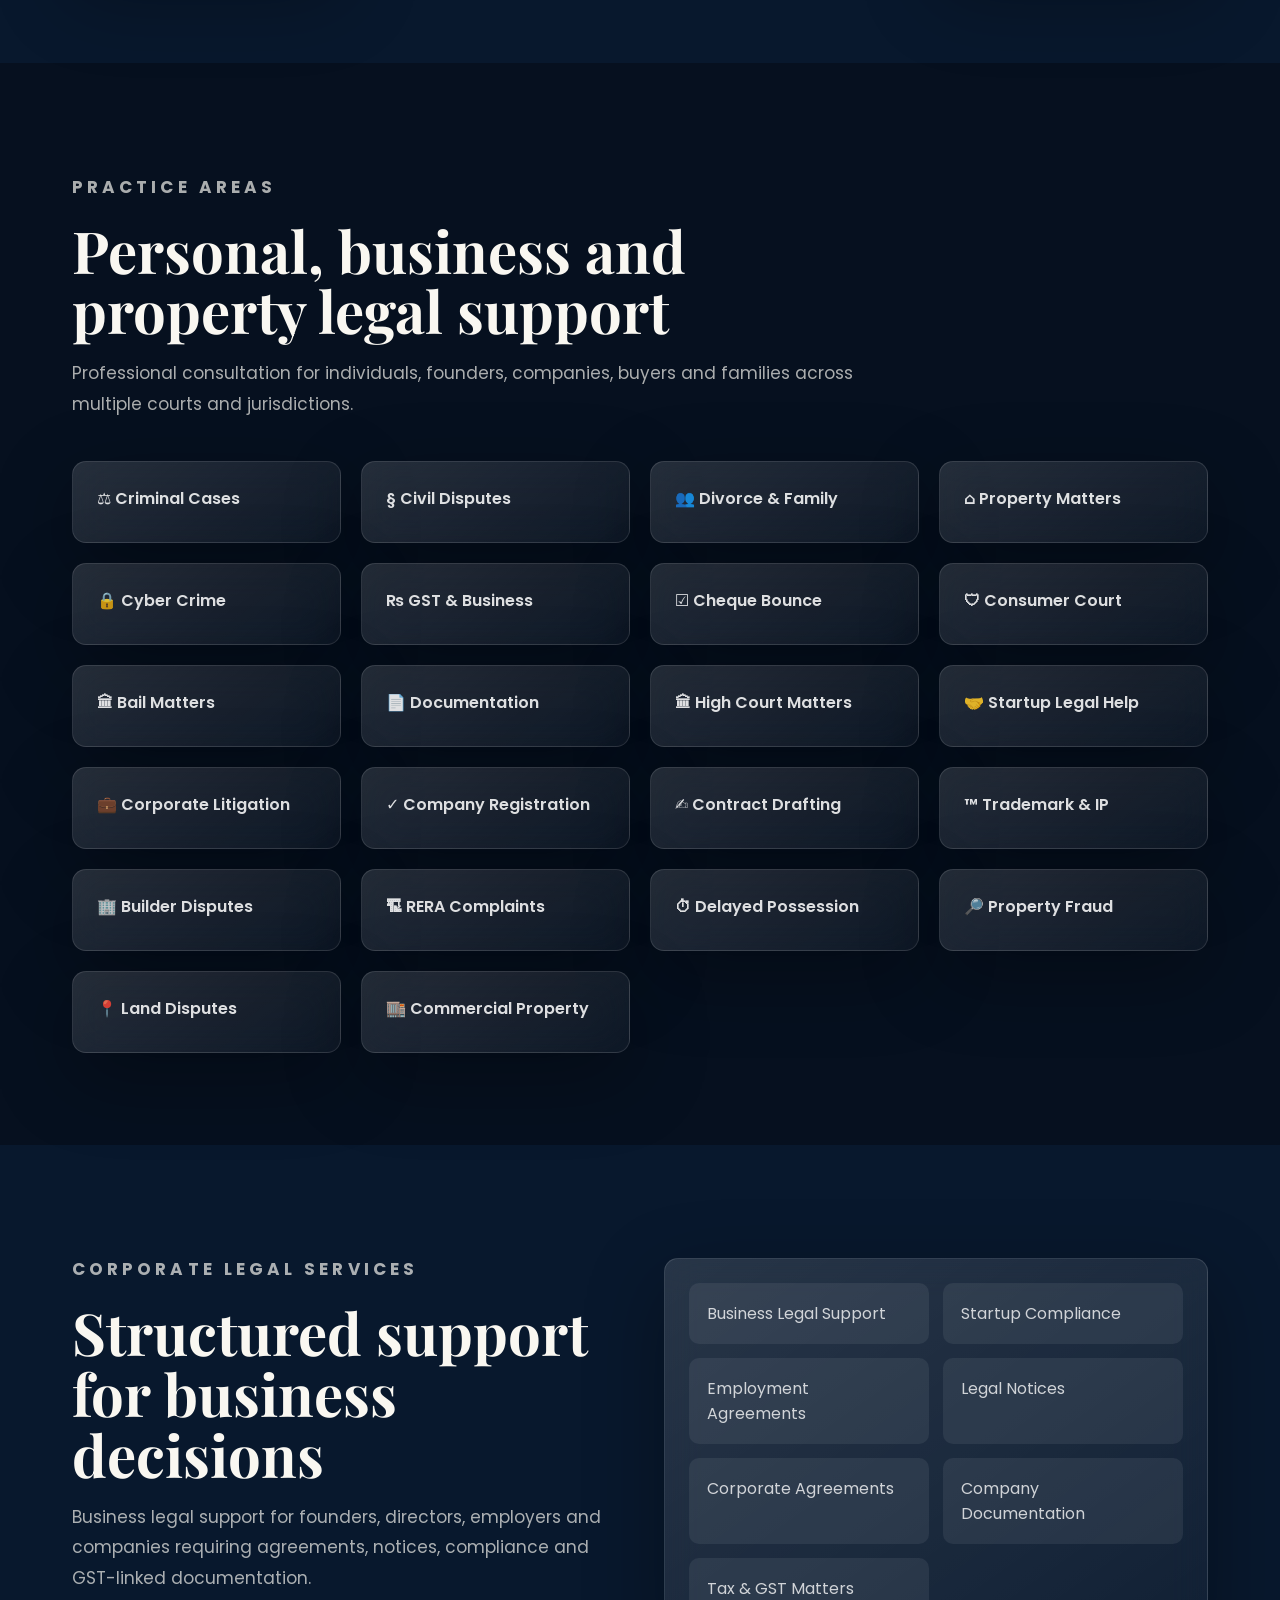
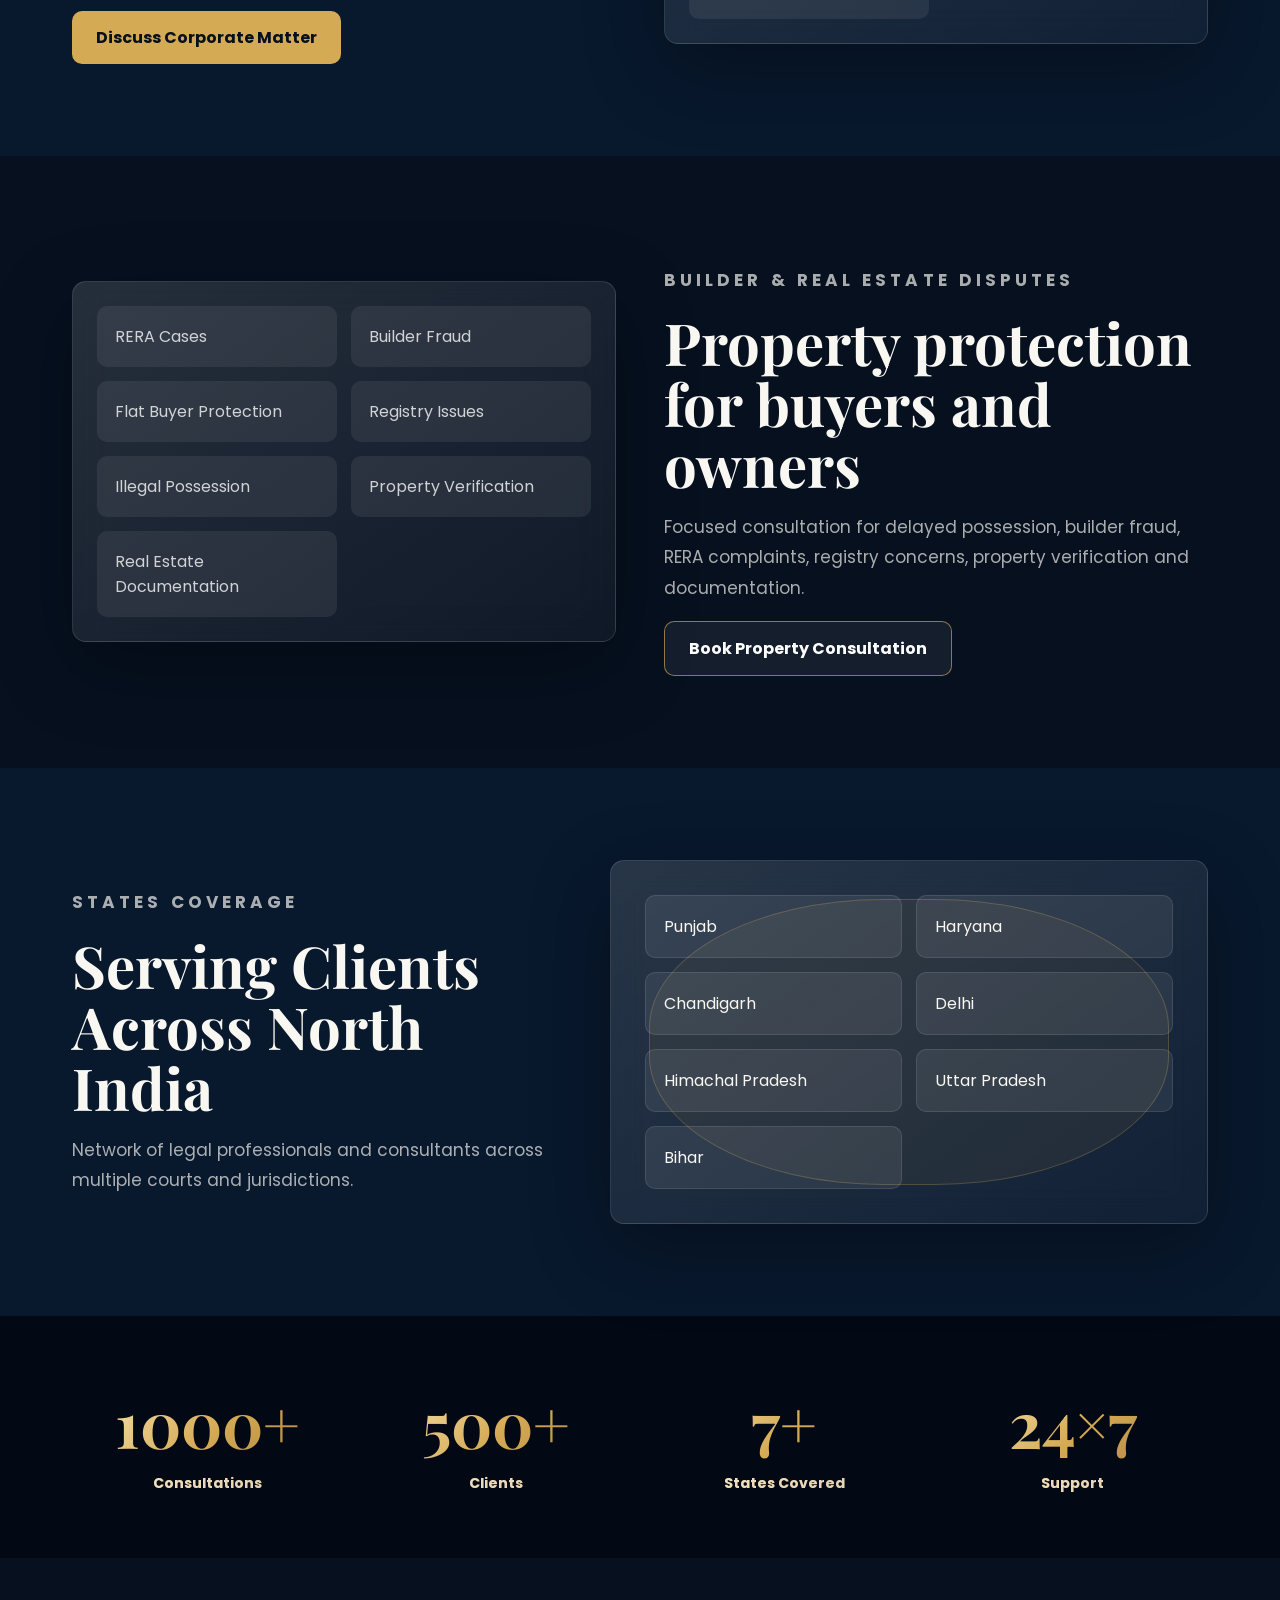
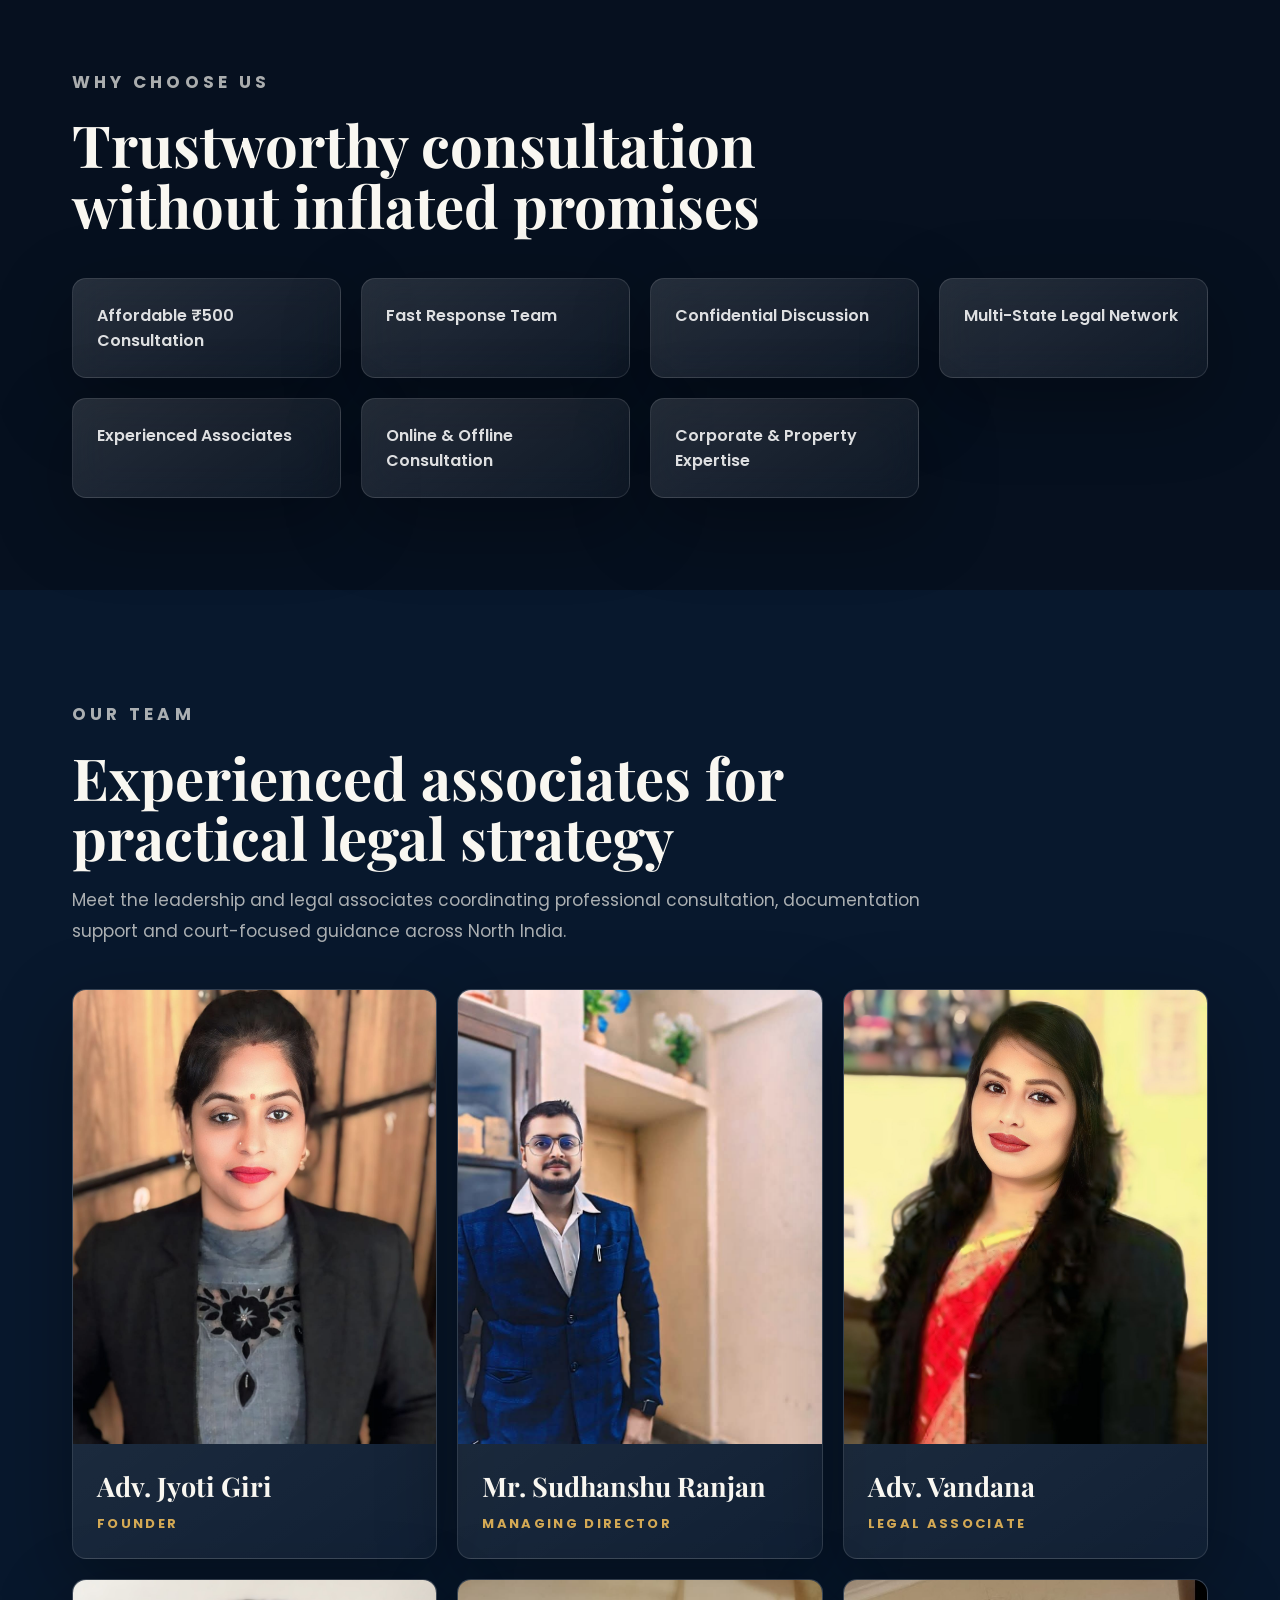
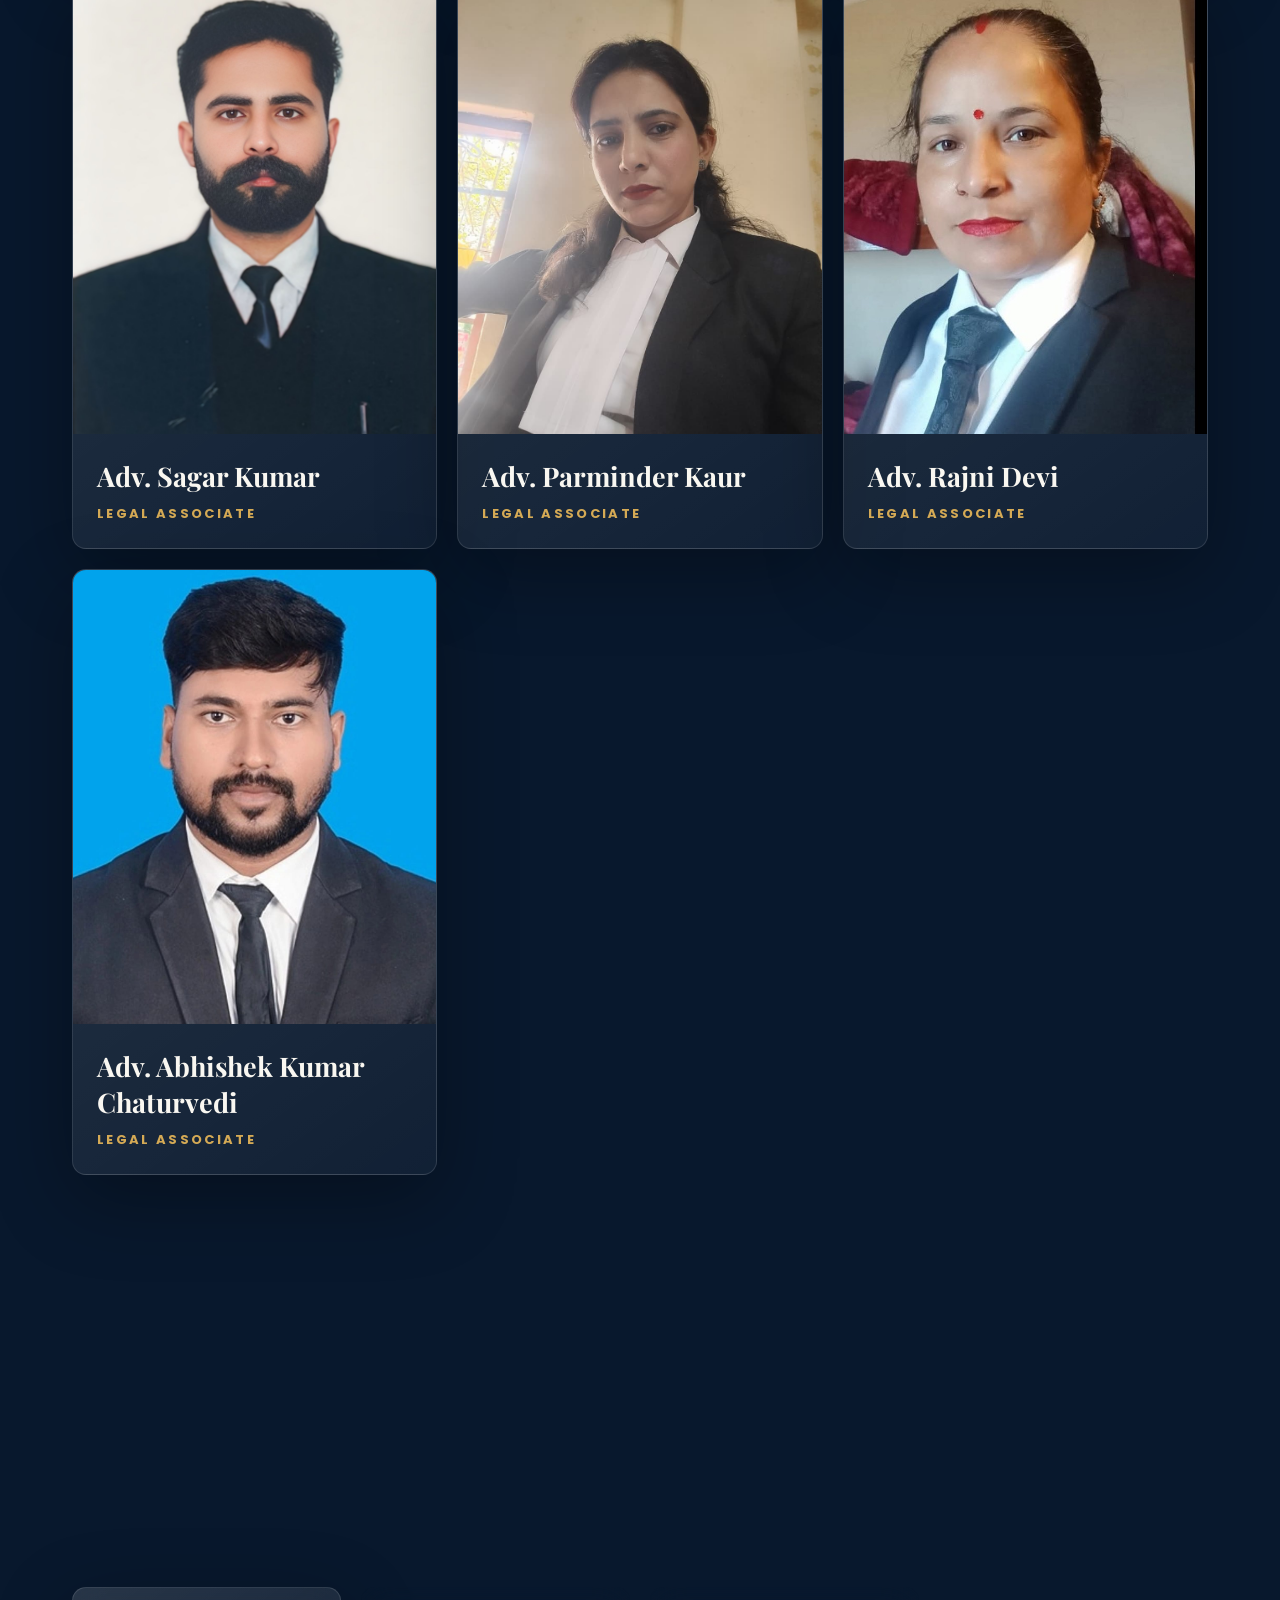
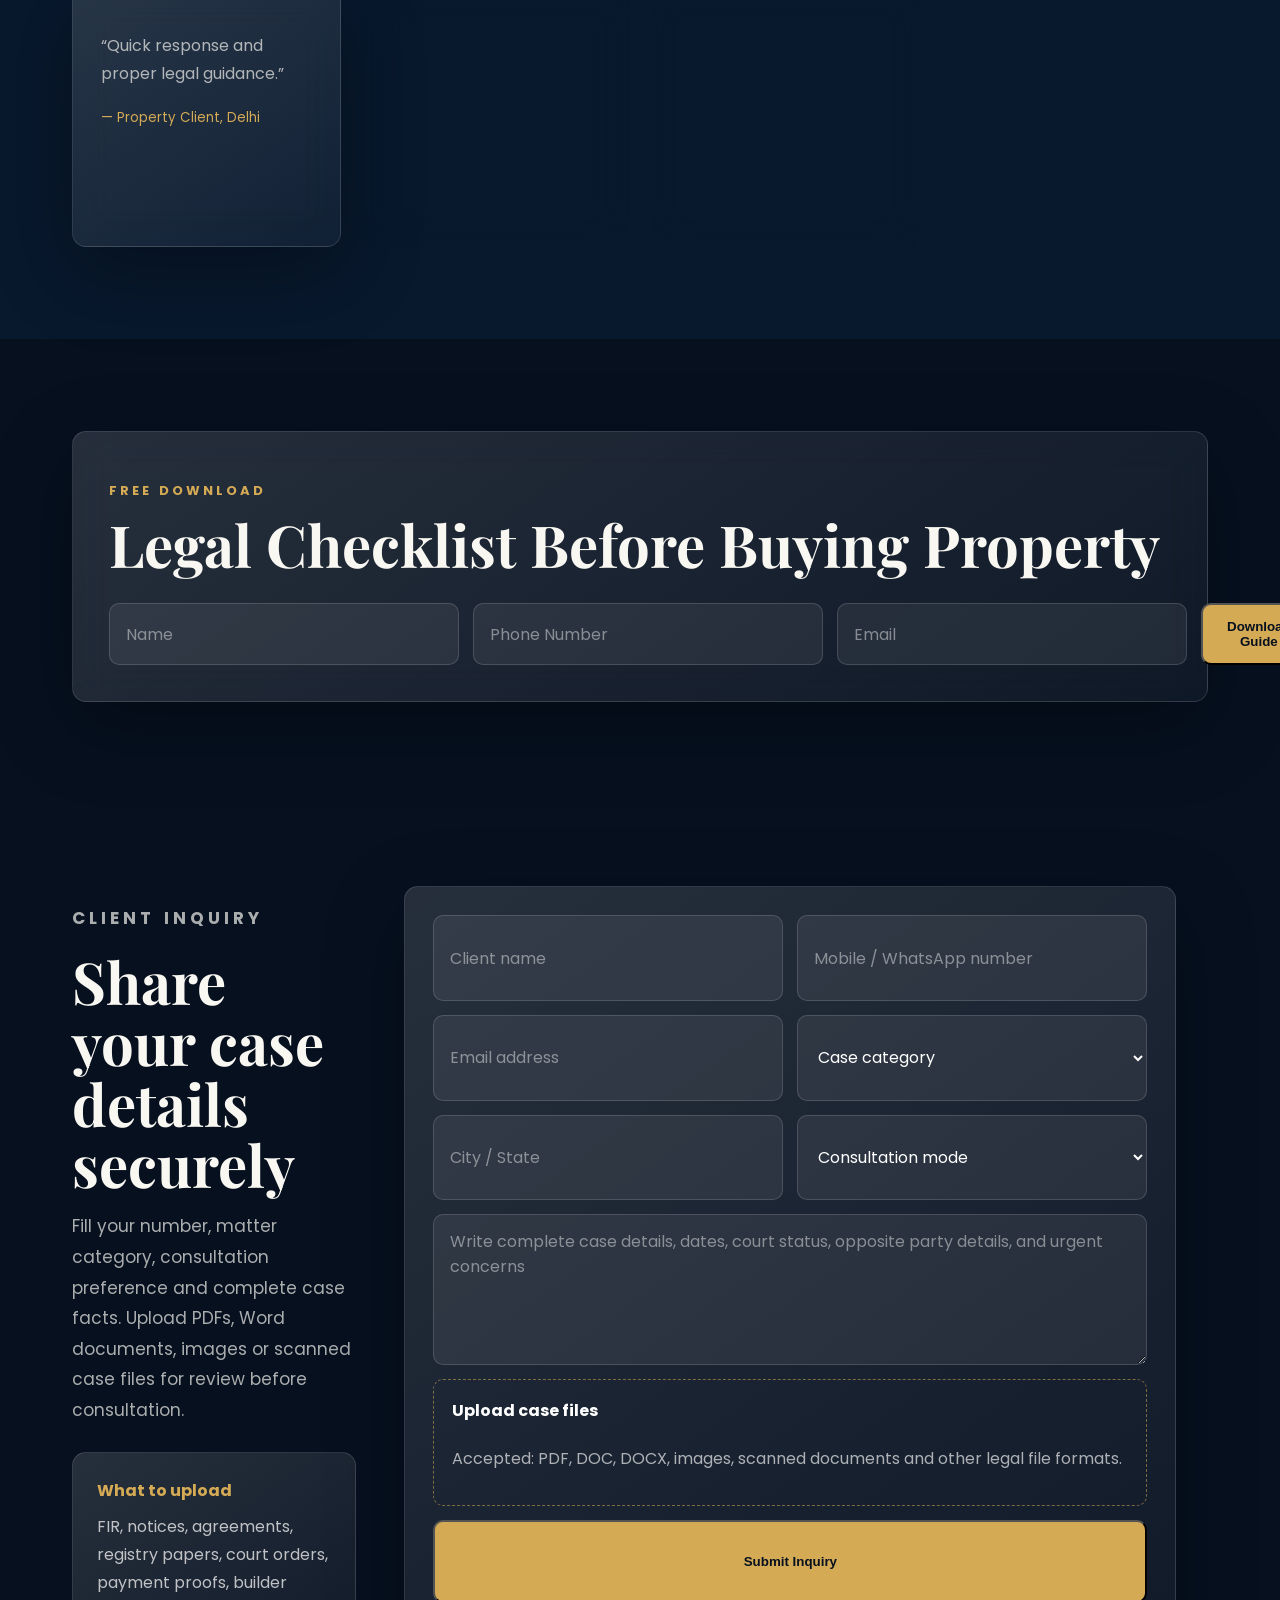
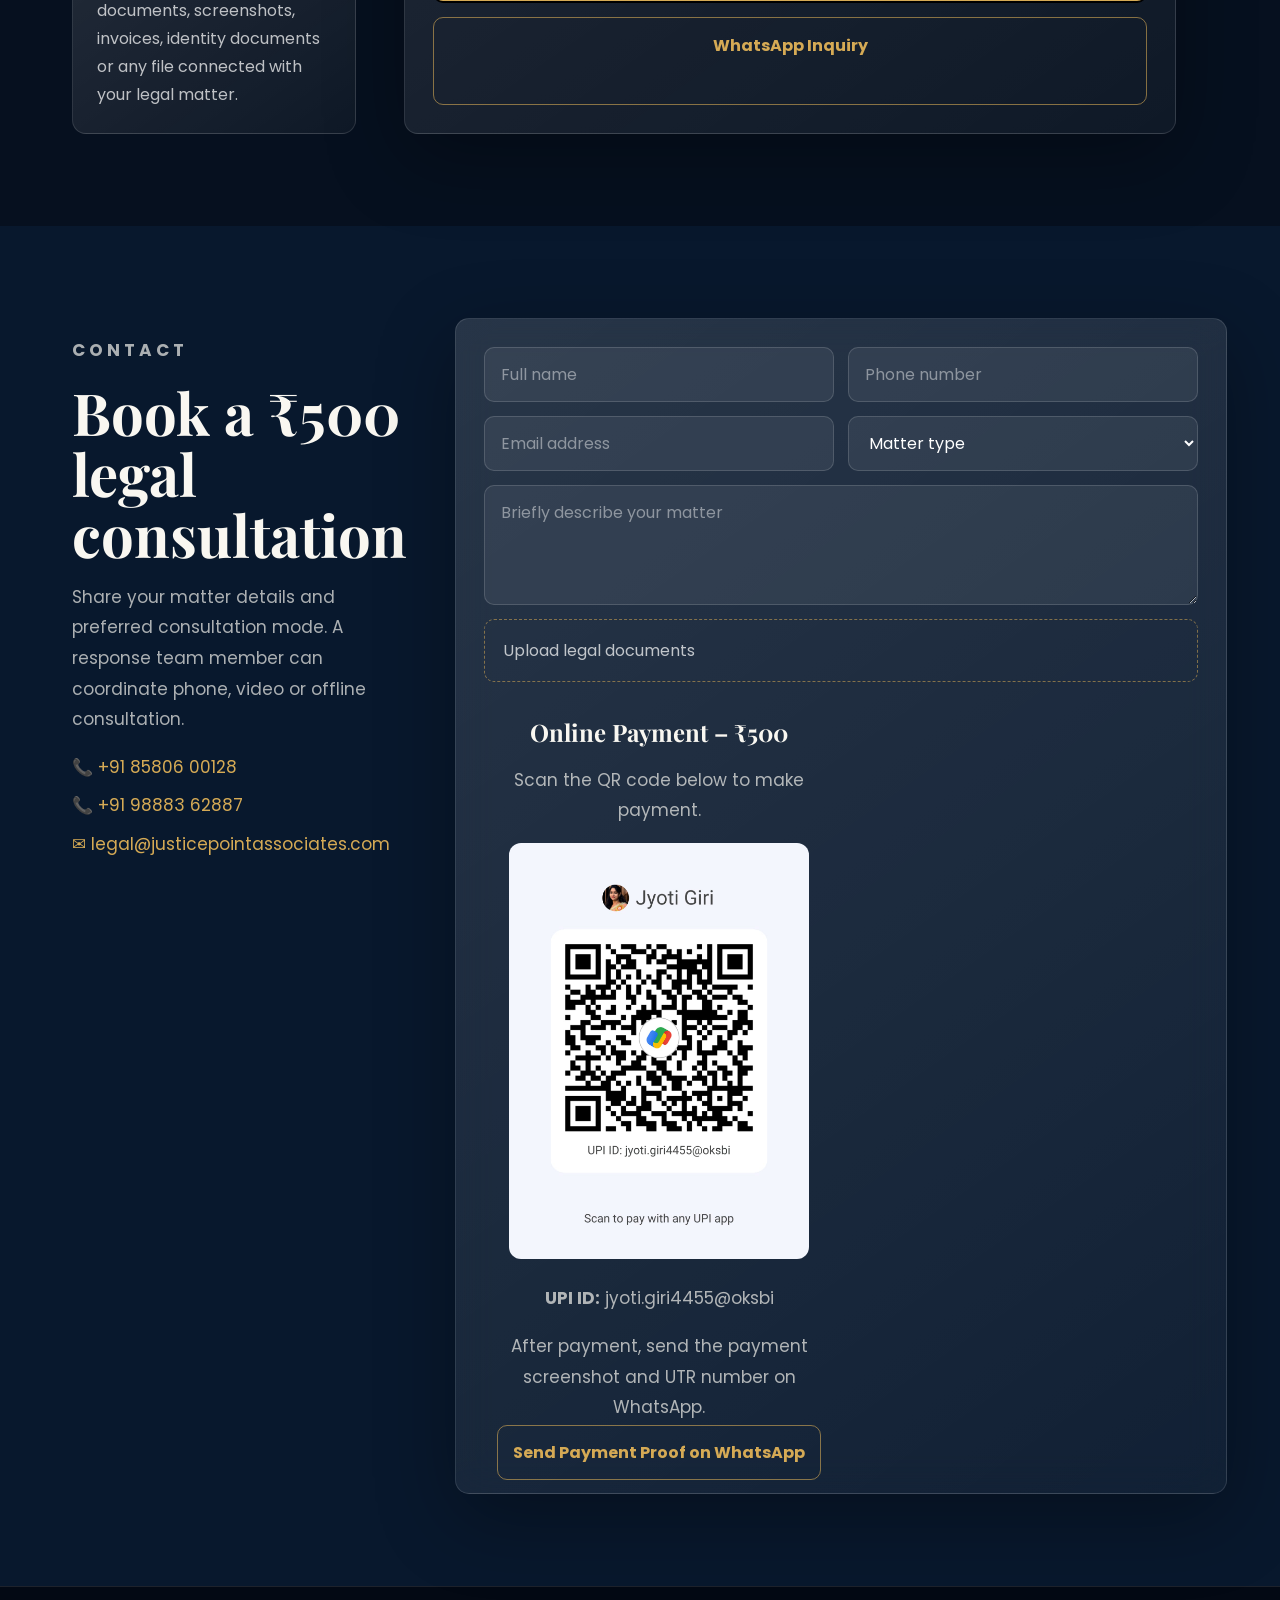
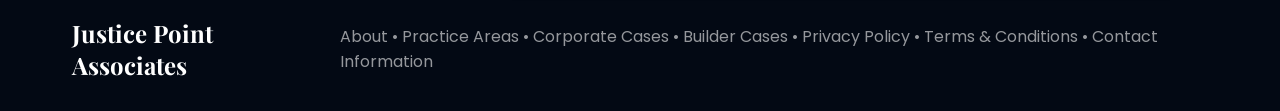
==== commit 0247fdc4: "Update index.html" ====
--- a/index.html
+++ b/index.html
@@ -256,7 +256,7 @@
           <select><option>Matter type</option><option>Criminal / Bail</option><option>Corporate / GST</option><option>Builder / RERA</option></select>
           <textarea placeholder="Briefly describe your matter"></textarea>
           <label class="upload">Upload legal documents <input type="file" multiple /></label>
-          div style="text-align:center; margin-top:20px;">
+          <div style="text-align:center; margin-top:20px;">
   <h3>Online Payment – ₹500</h3>
 
   <p>Scan the QR code below to make payment.</p>
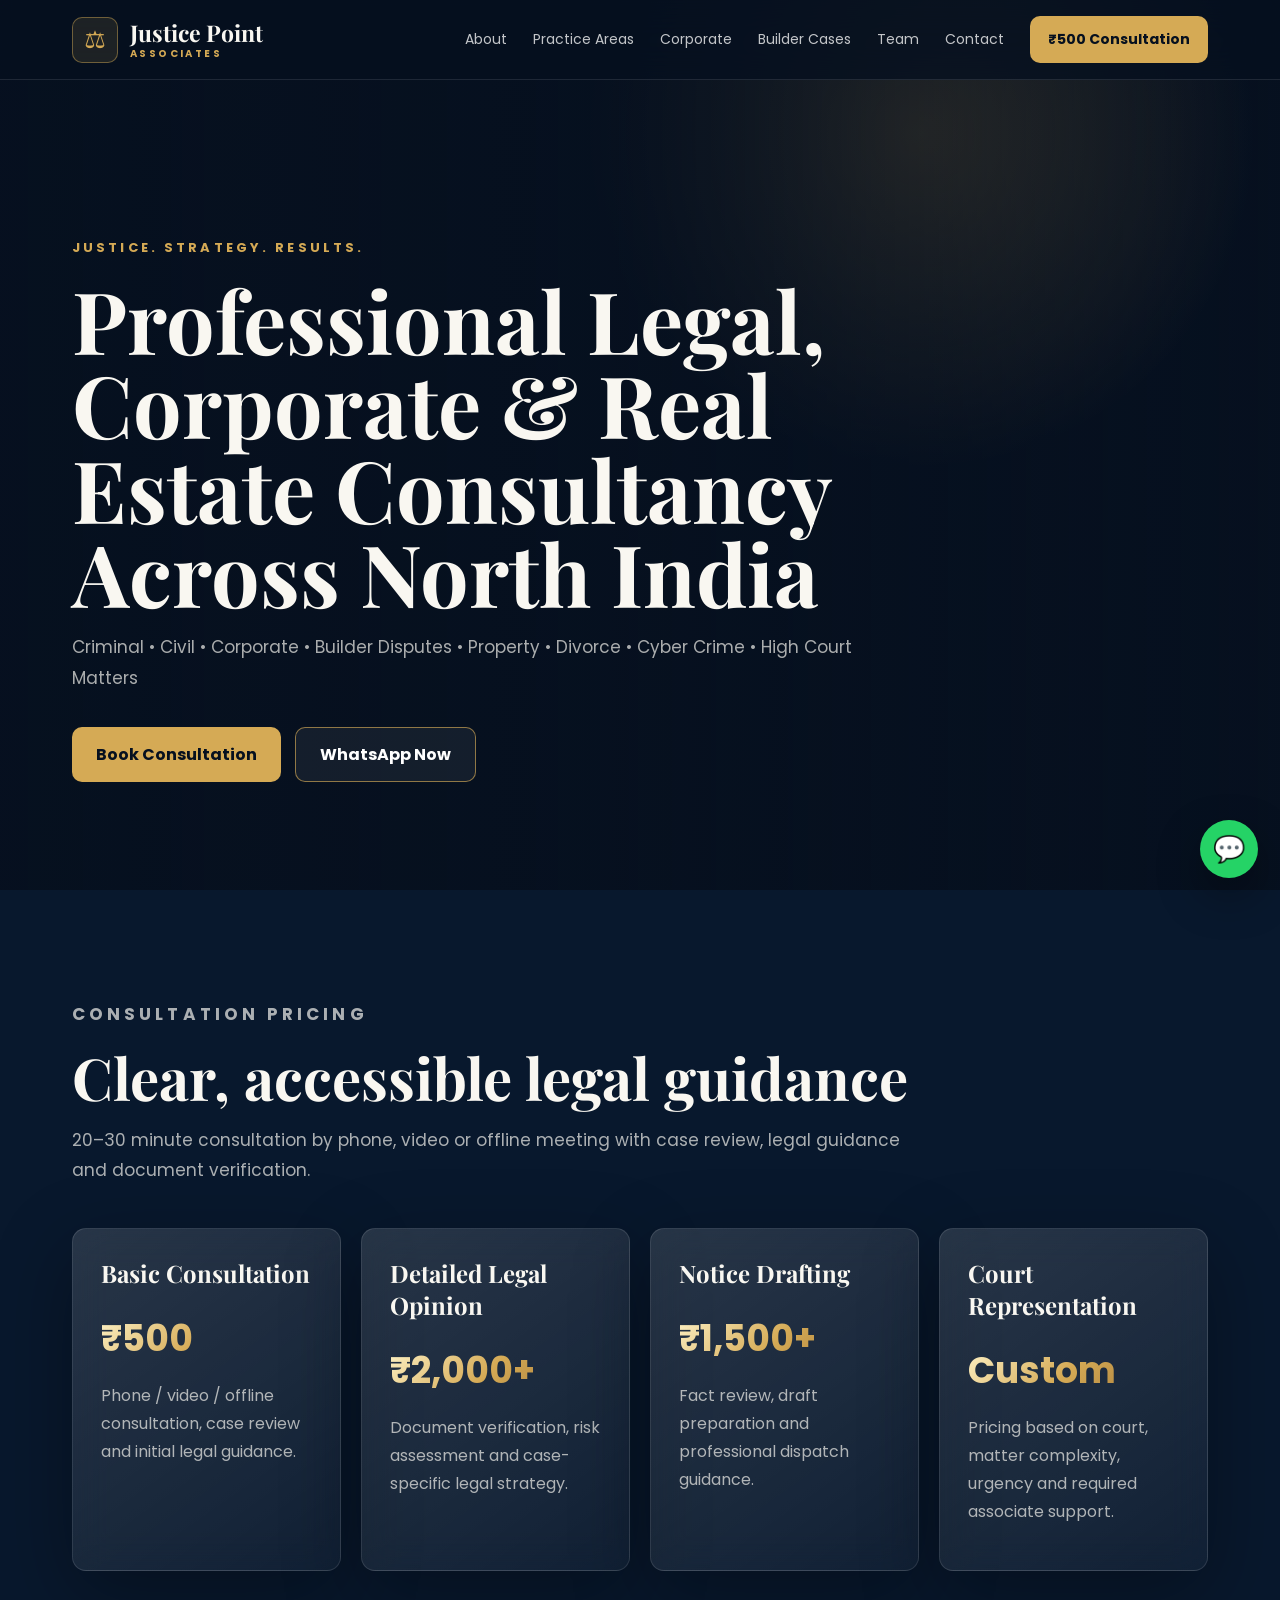
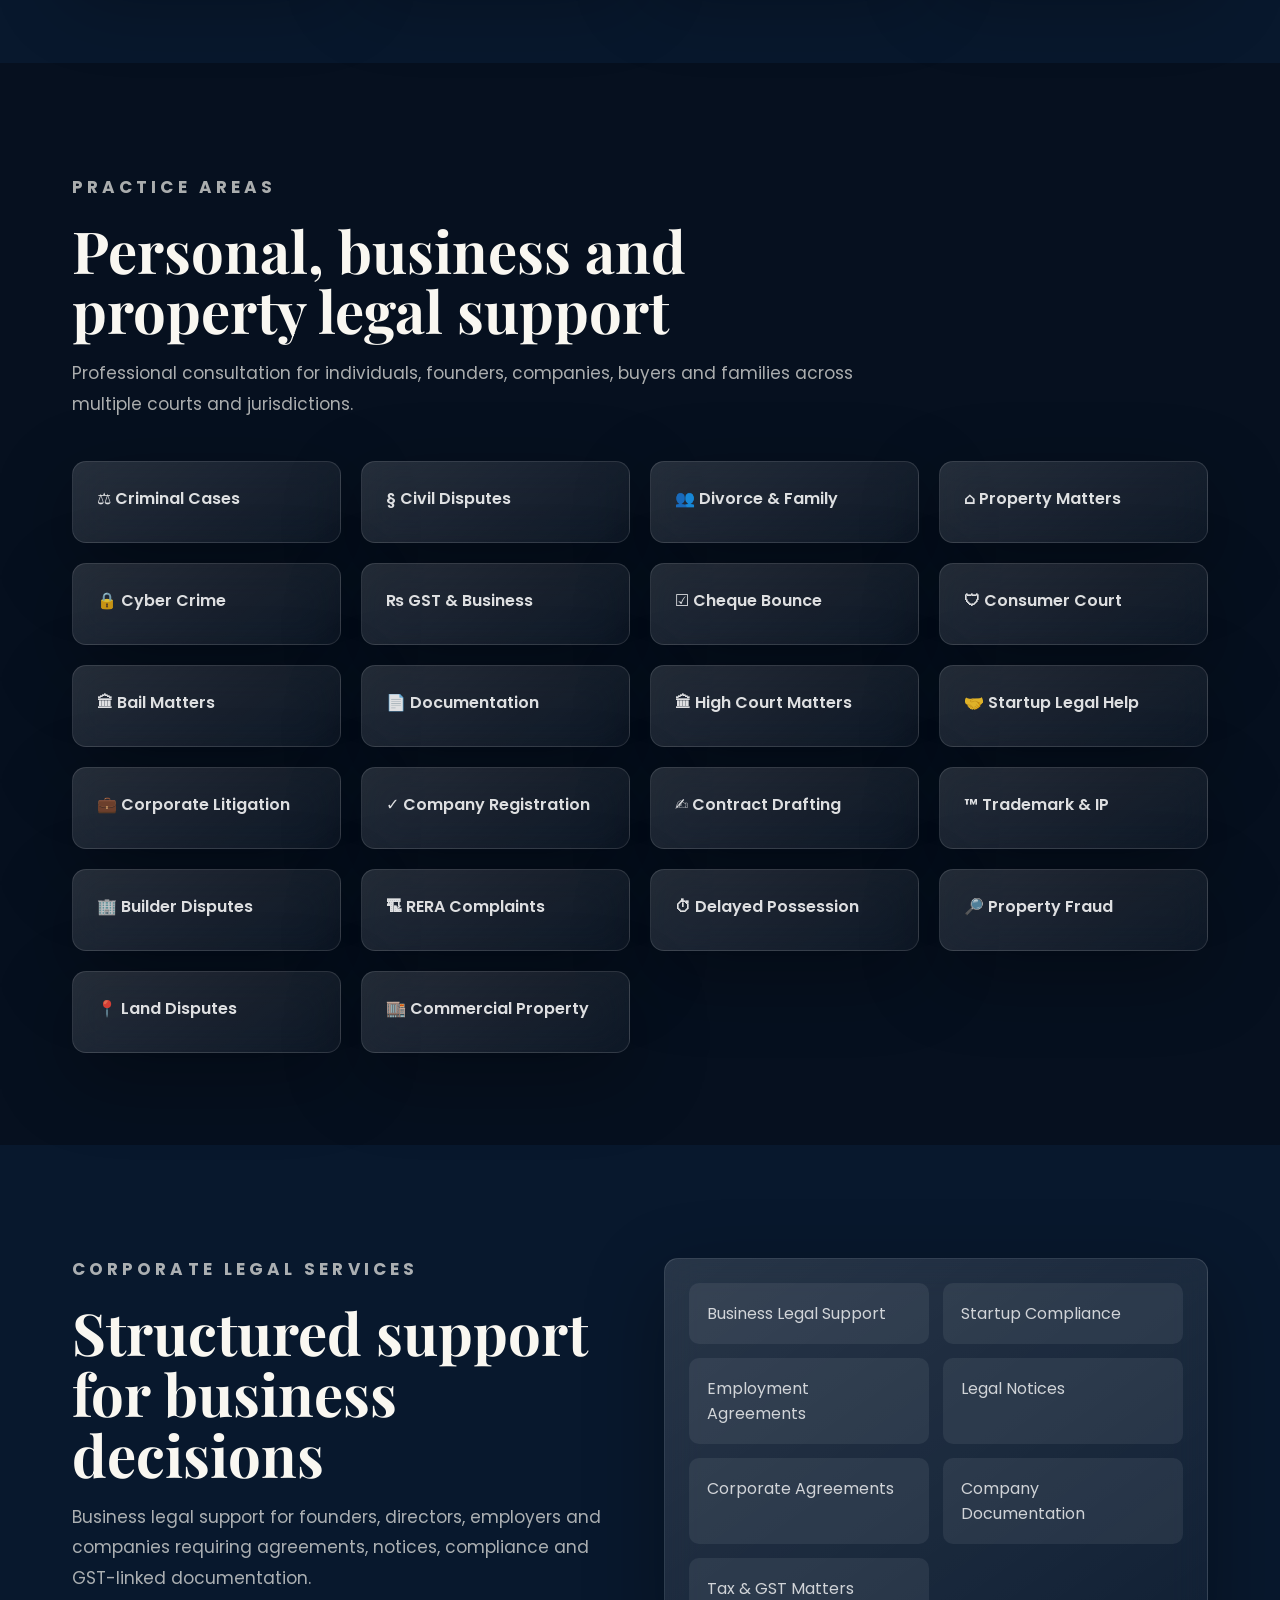
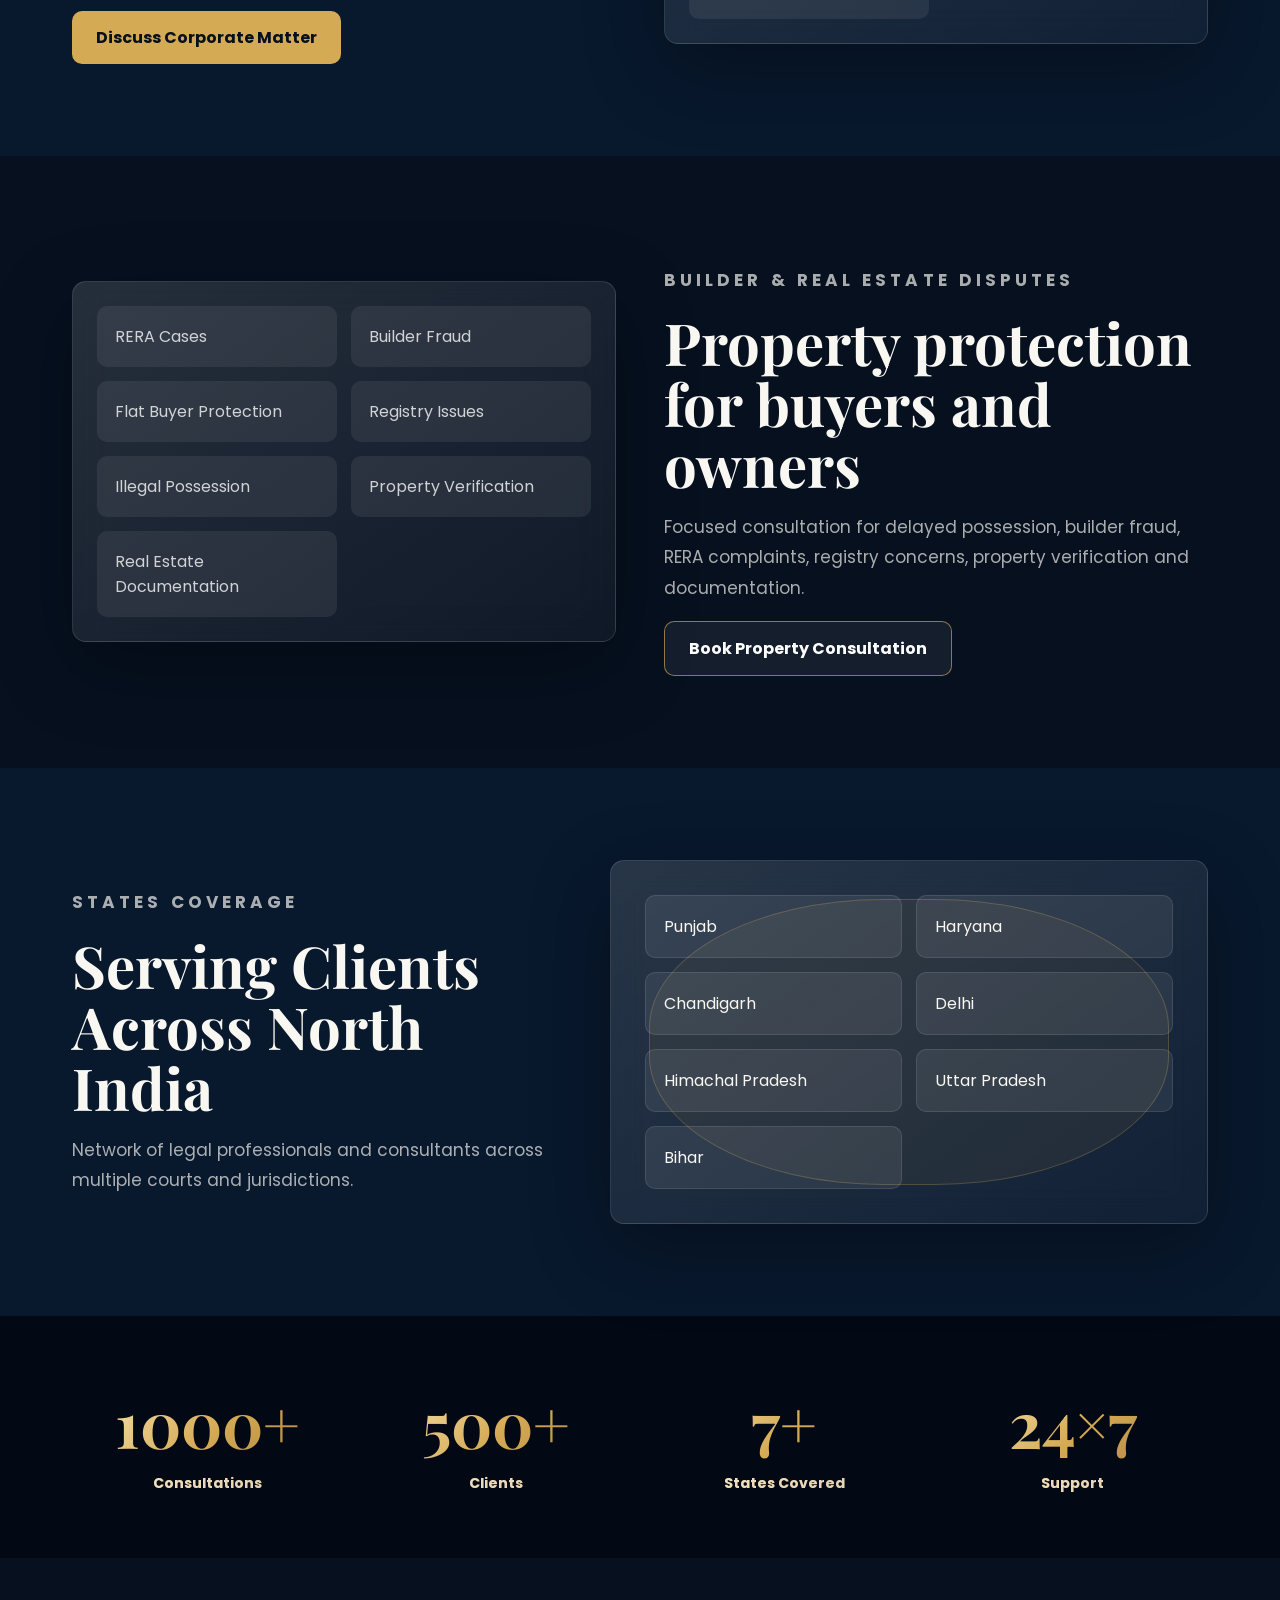
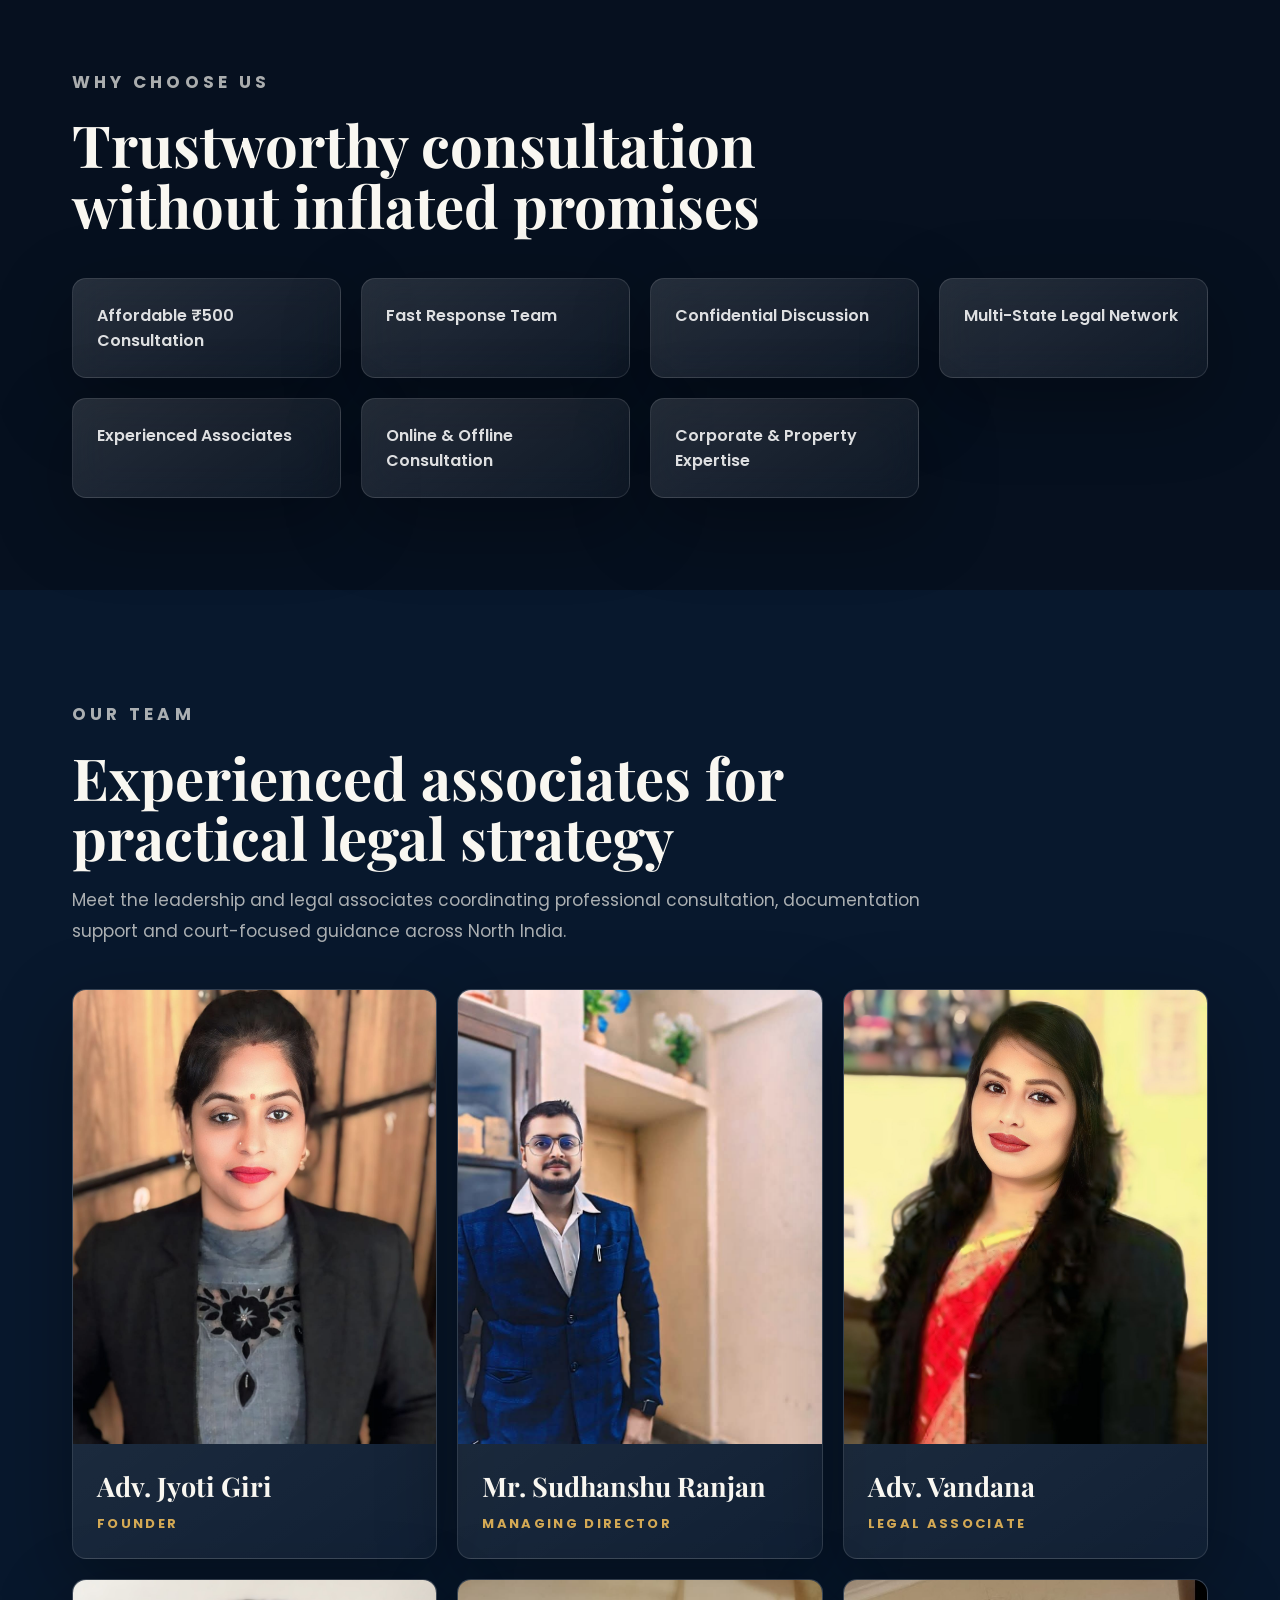
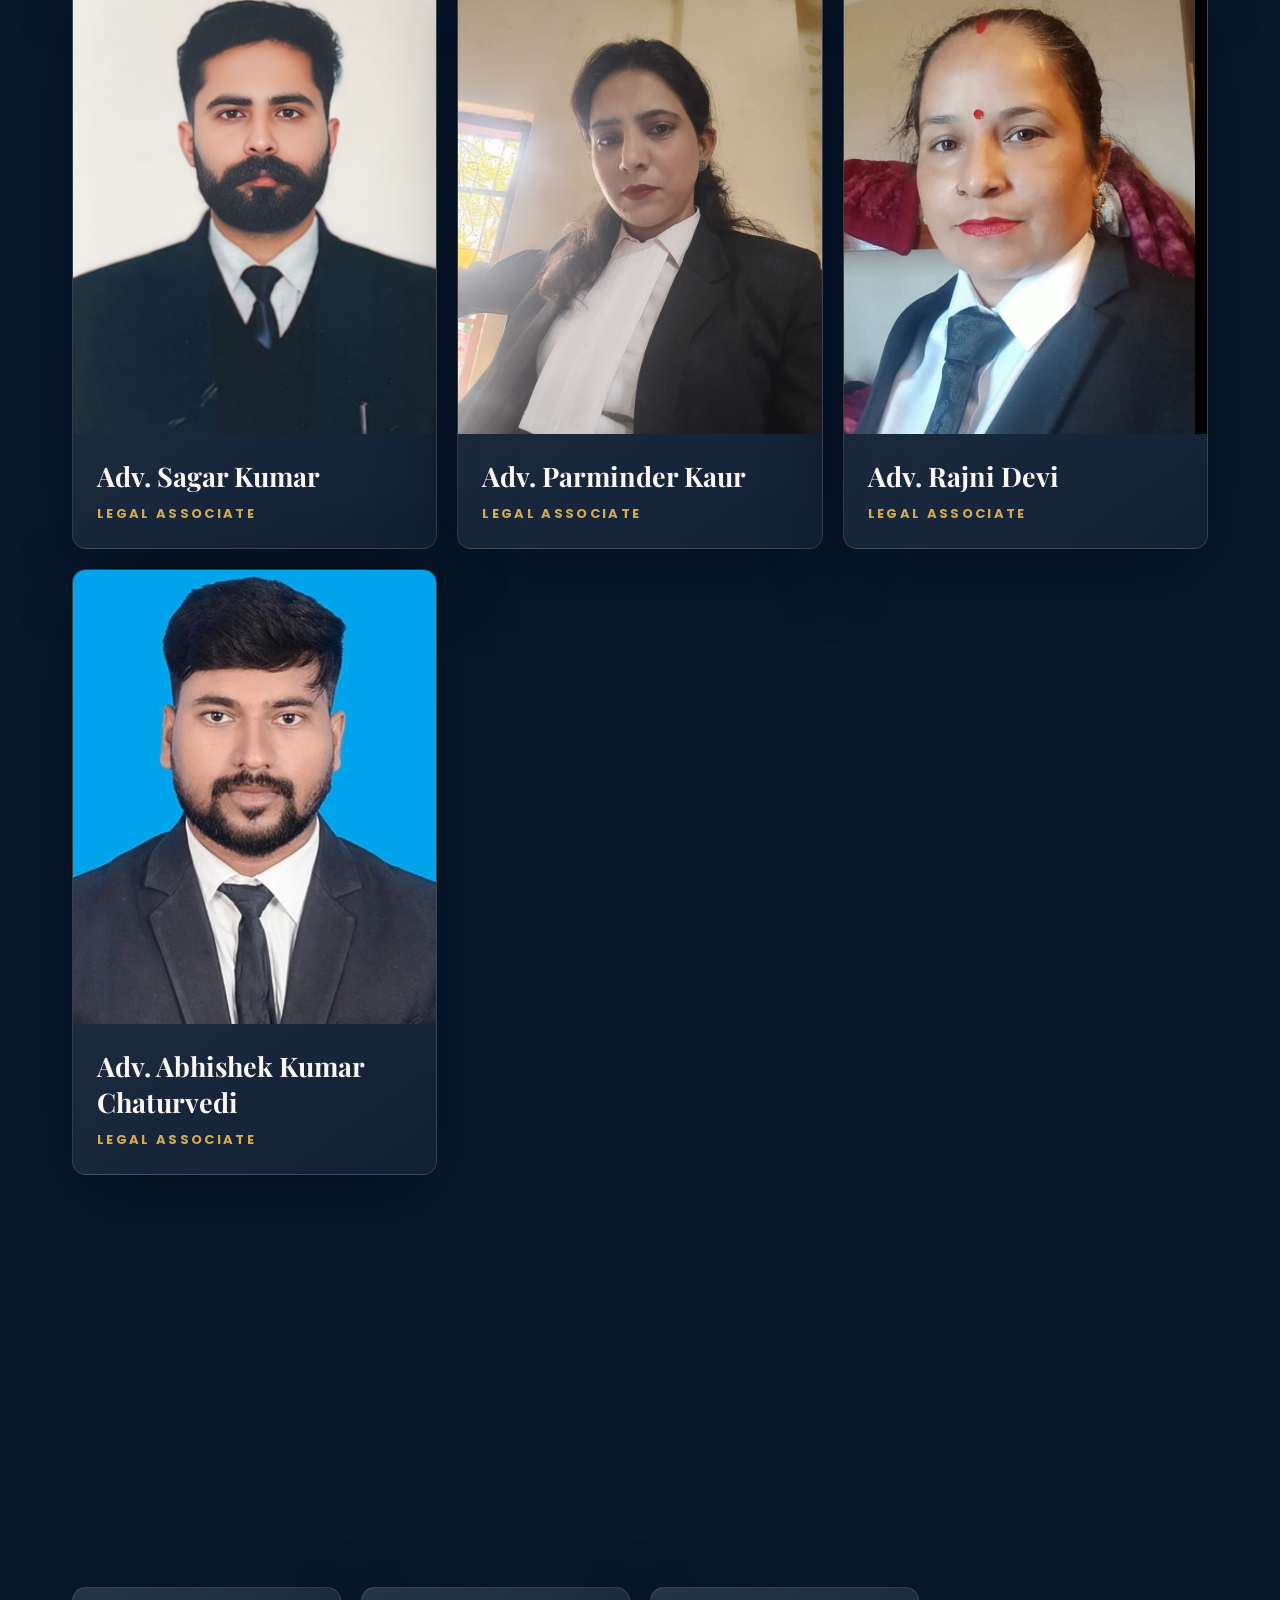
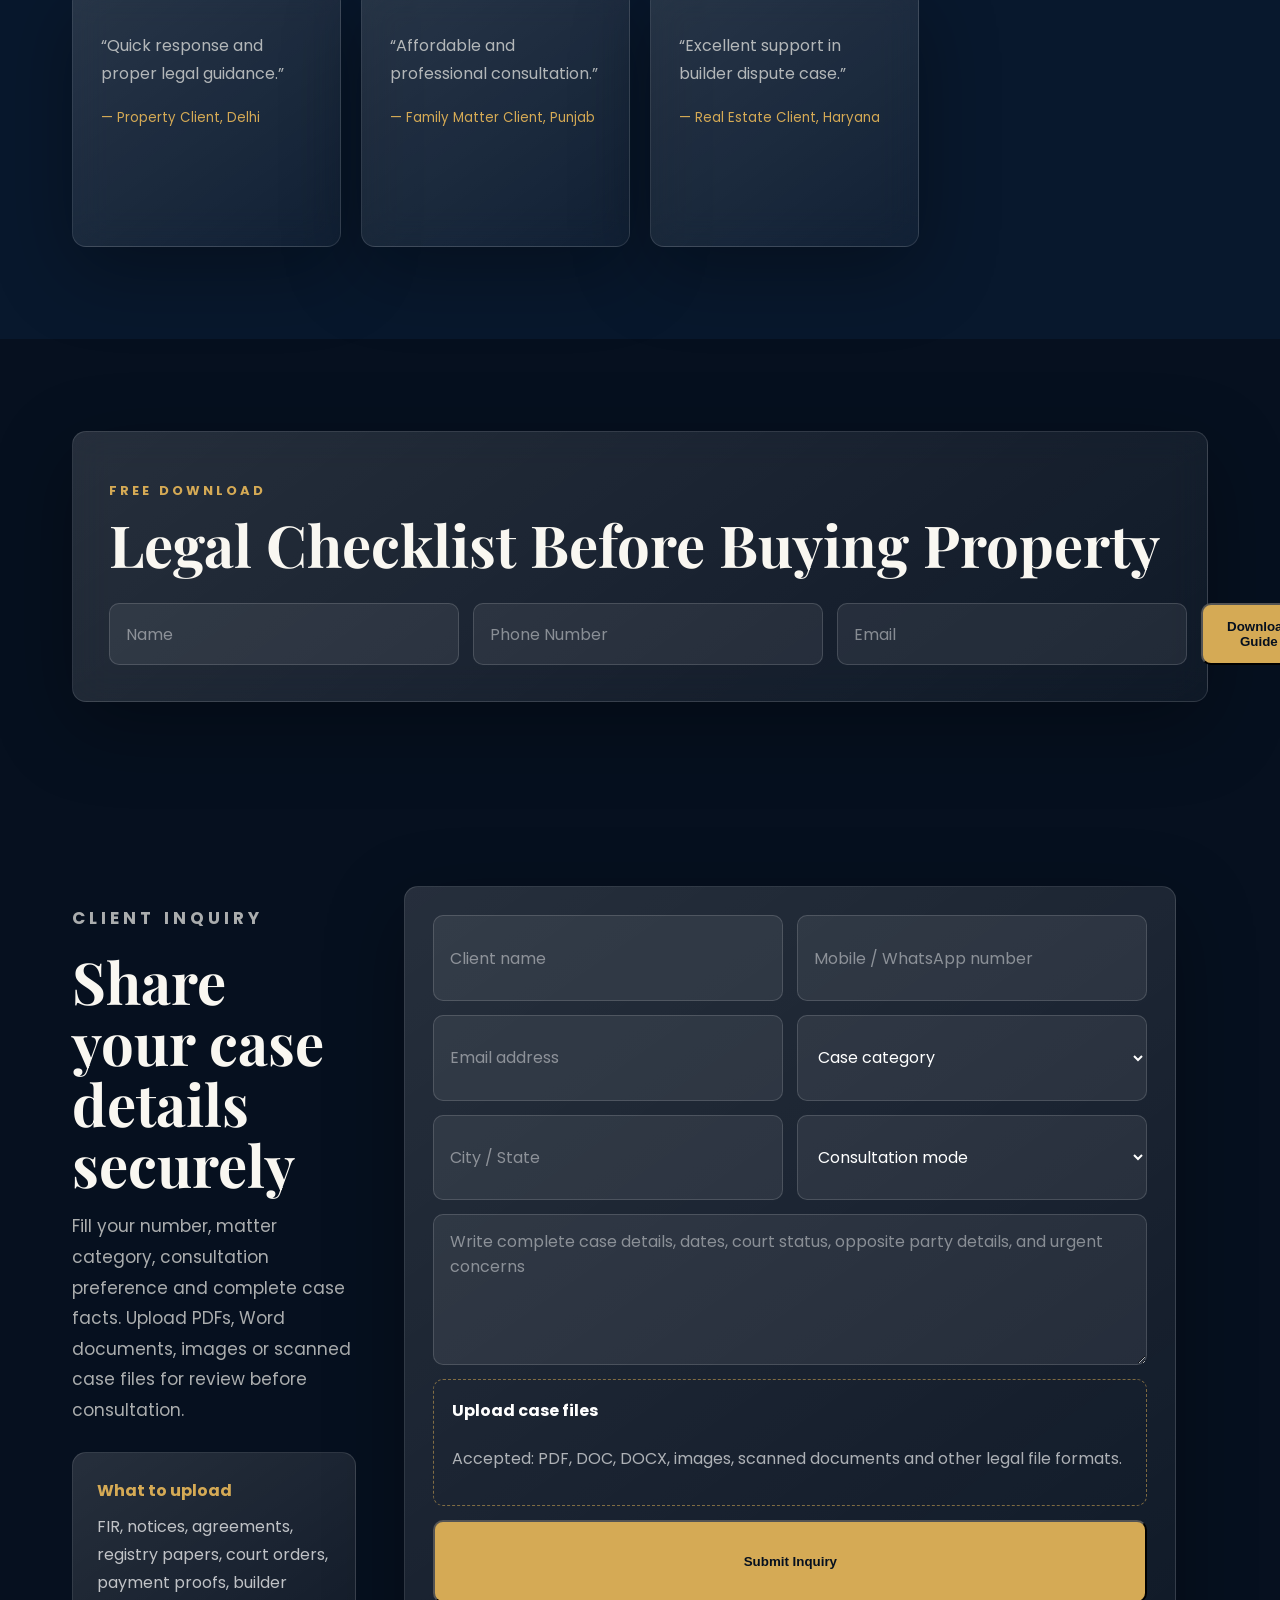
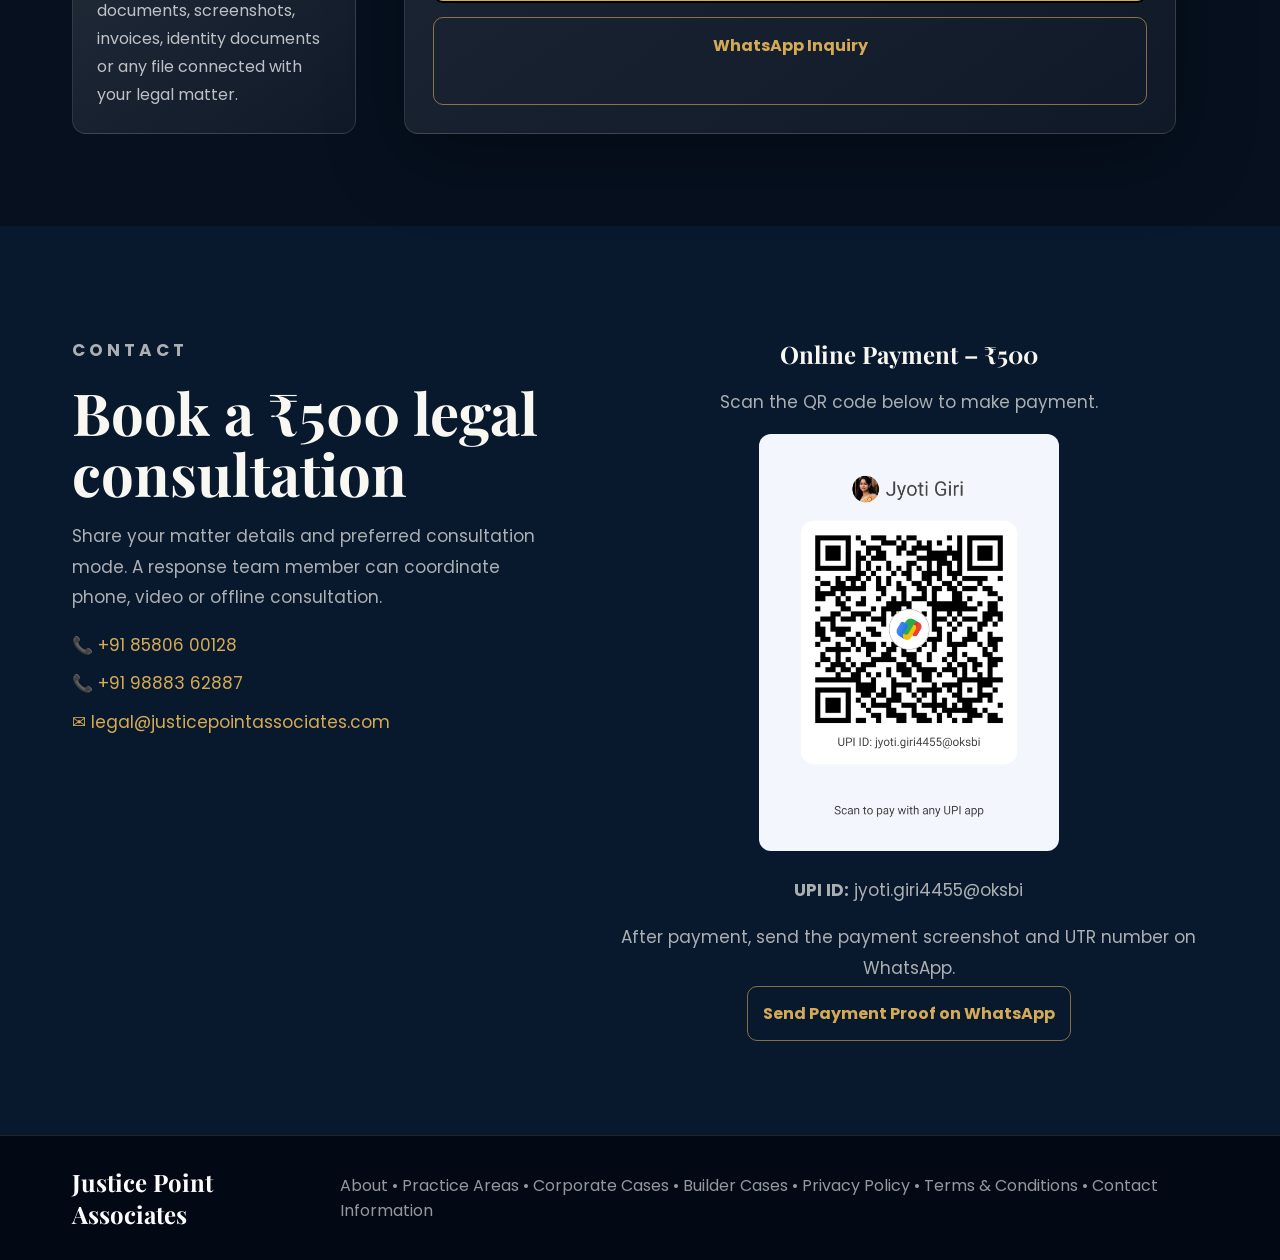
==== commit 135992c4: "Update index.html" ====
--- a/index.html
+++ b/index.html
@@ -251,11 +251,7 @@
           <p class="contact-line">✉ legal@justicepointassociates.com</p>
           <iframe title="Chandigarh map" src="https://www.google.com/maps?q=Chandigarh&output=embed"></iframe>
         </div>
-        <form class="booking reveal">
-          <input placeholder="Full name" /><input placeholder="Phone number" /><input placeholder="Email address" />
-          <select><option>Matter type</option><option>Criminal / Bail</option><option>Corporate / GST</option><option>Builder / RERA</option></select>
-          <textarea placeholder="Briefly describe your matter"></textarea>
-          <label class="upload">Upload legal documents <input type="file" multiple /></label>
+       
           <div style="text-align:center; margin-top:20px;">
   <h3>Online Payment – ₹500</h3>
 
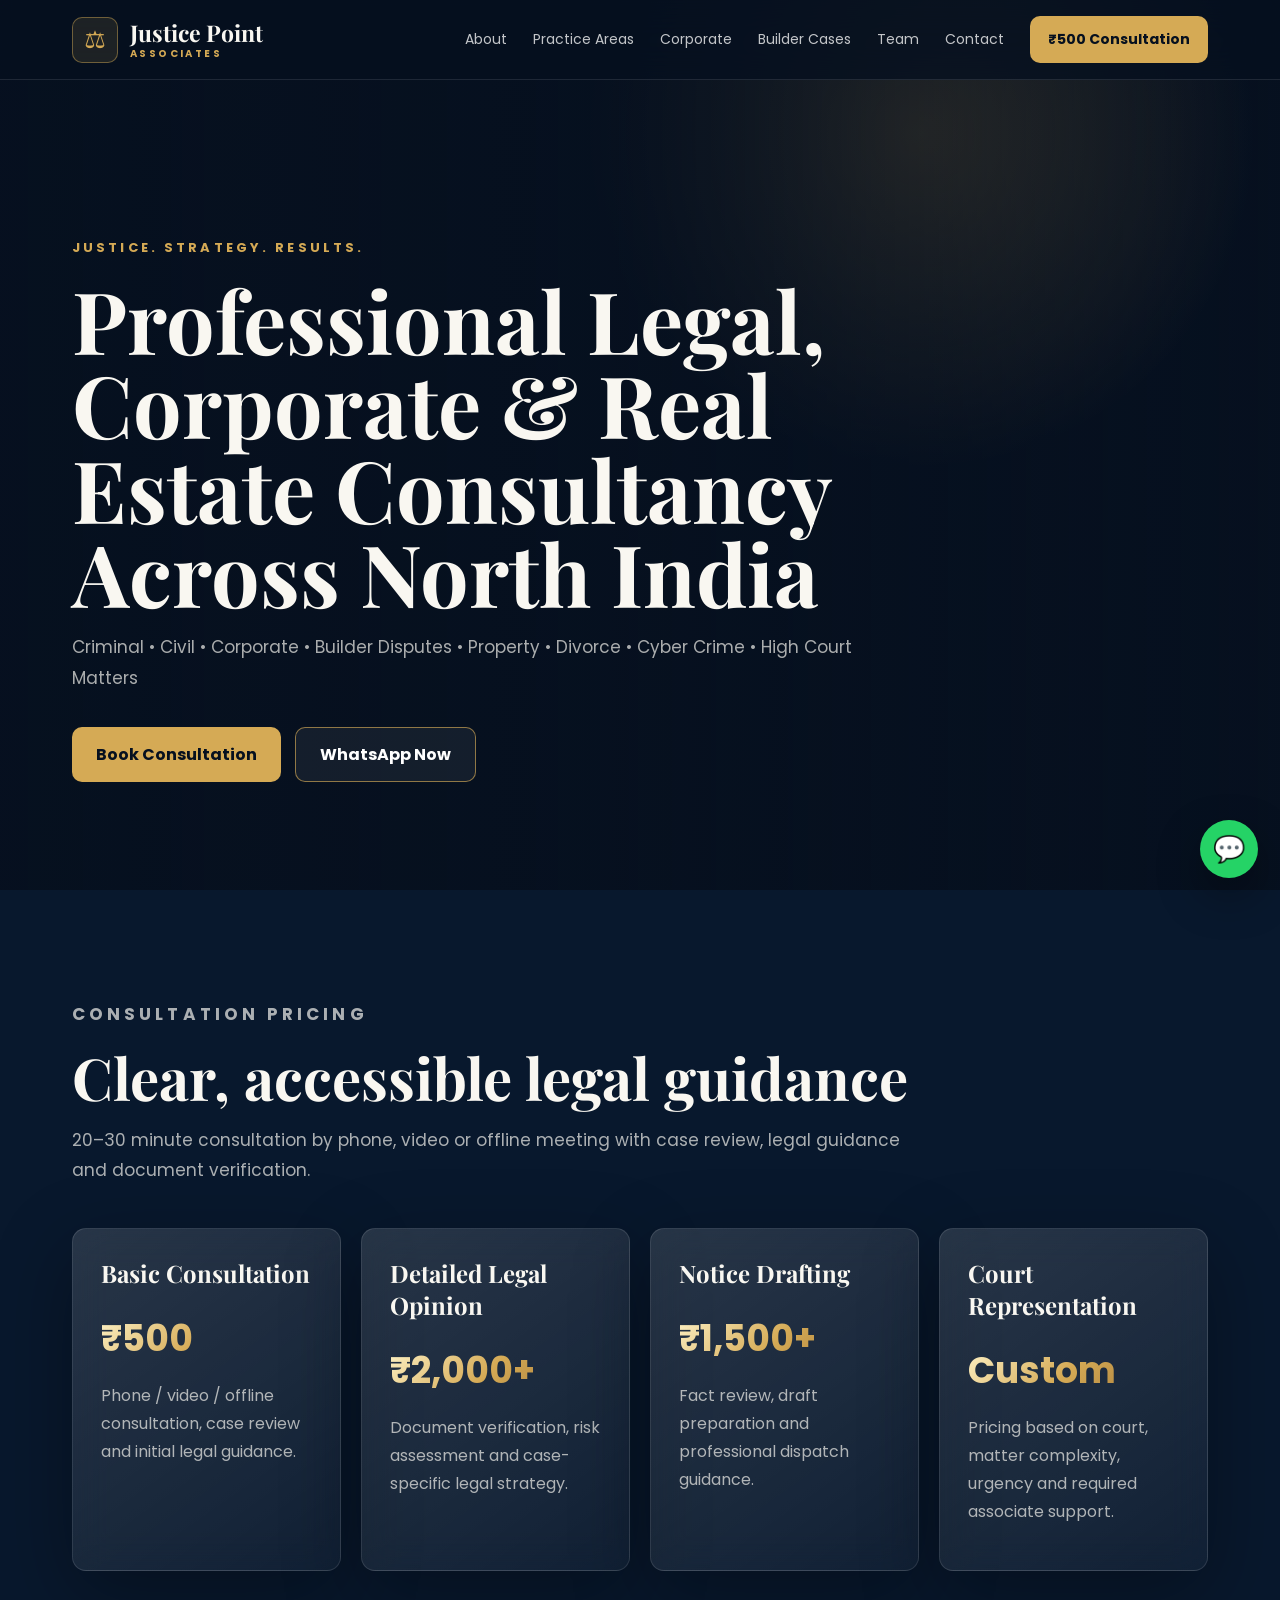
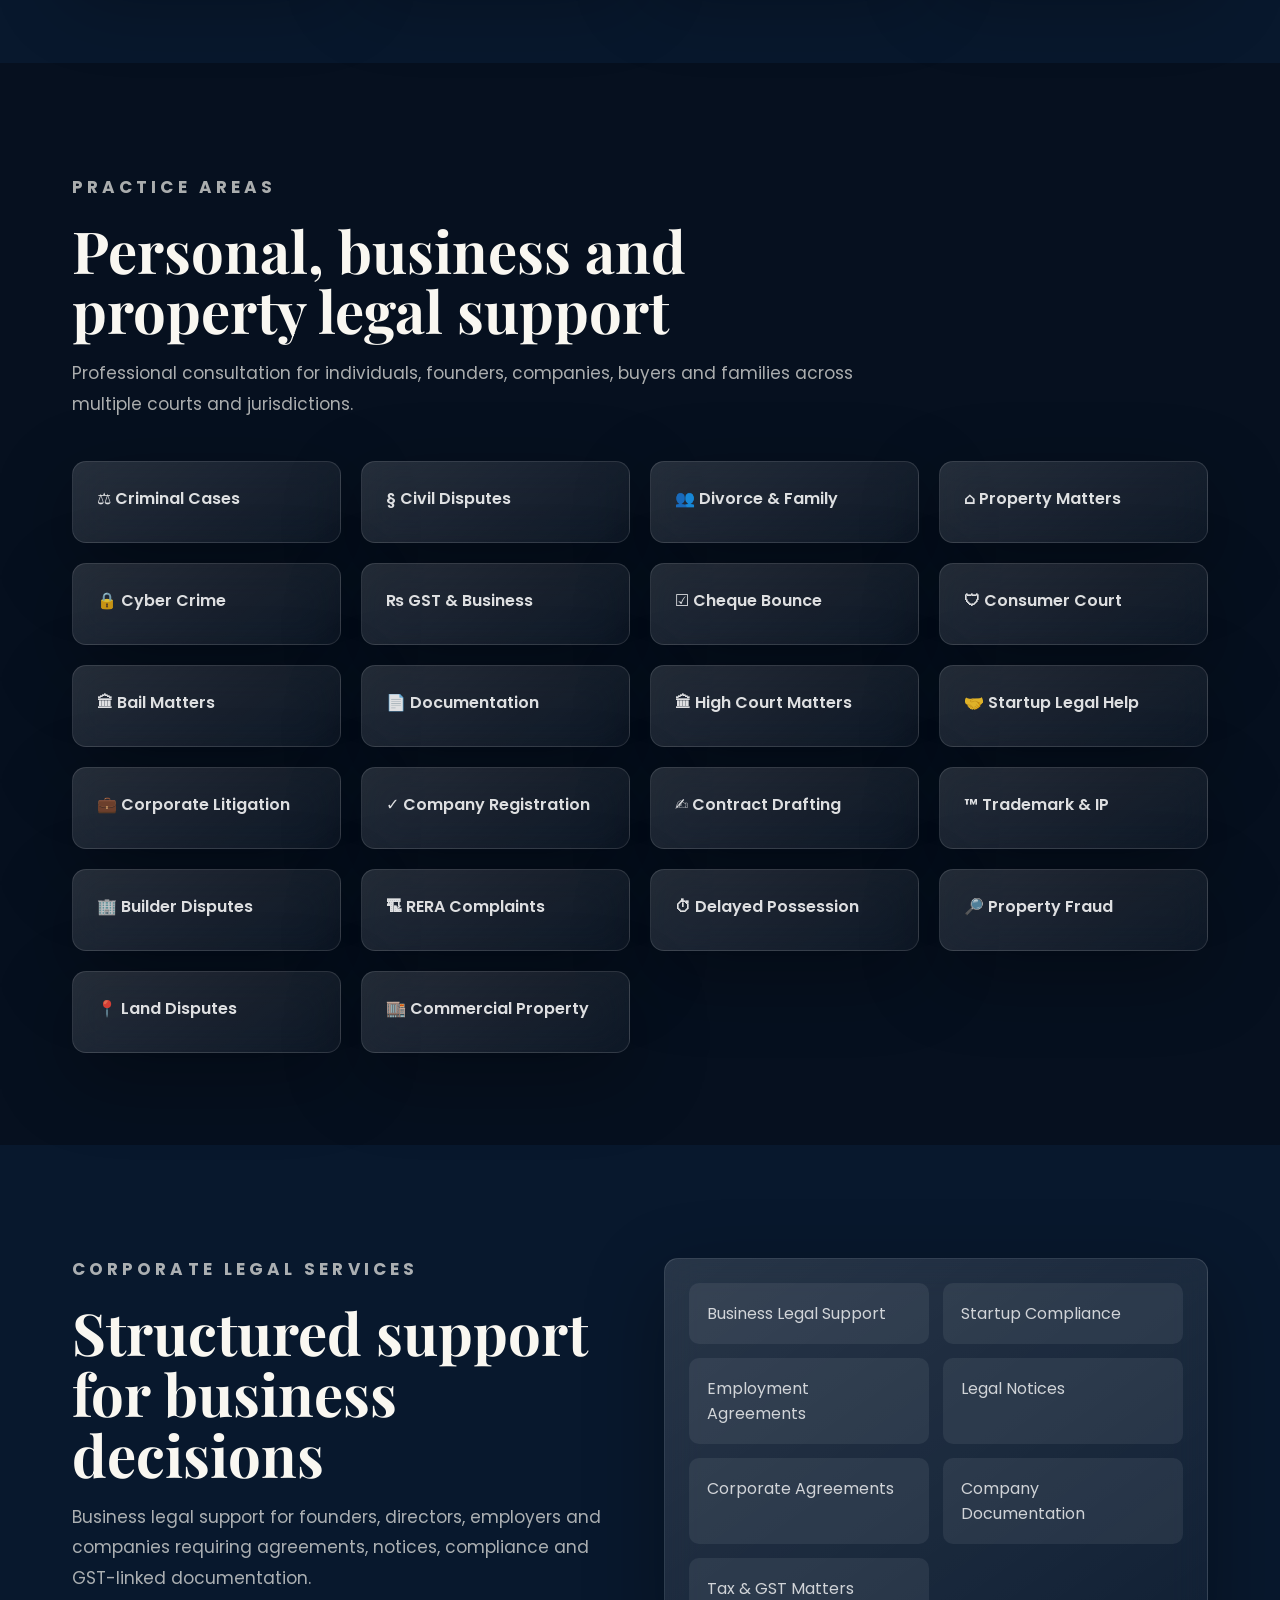
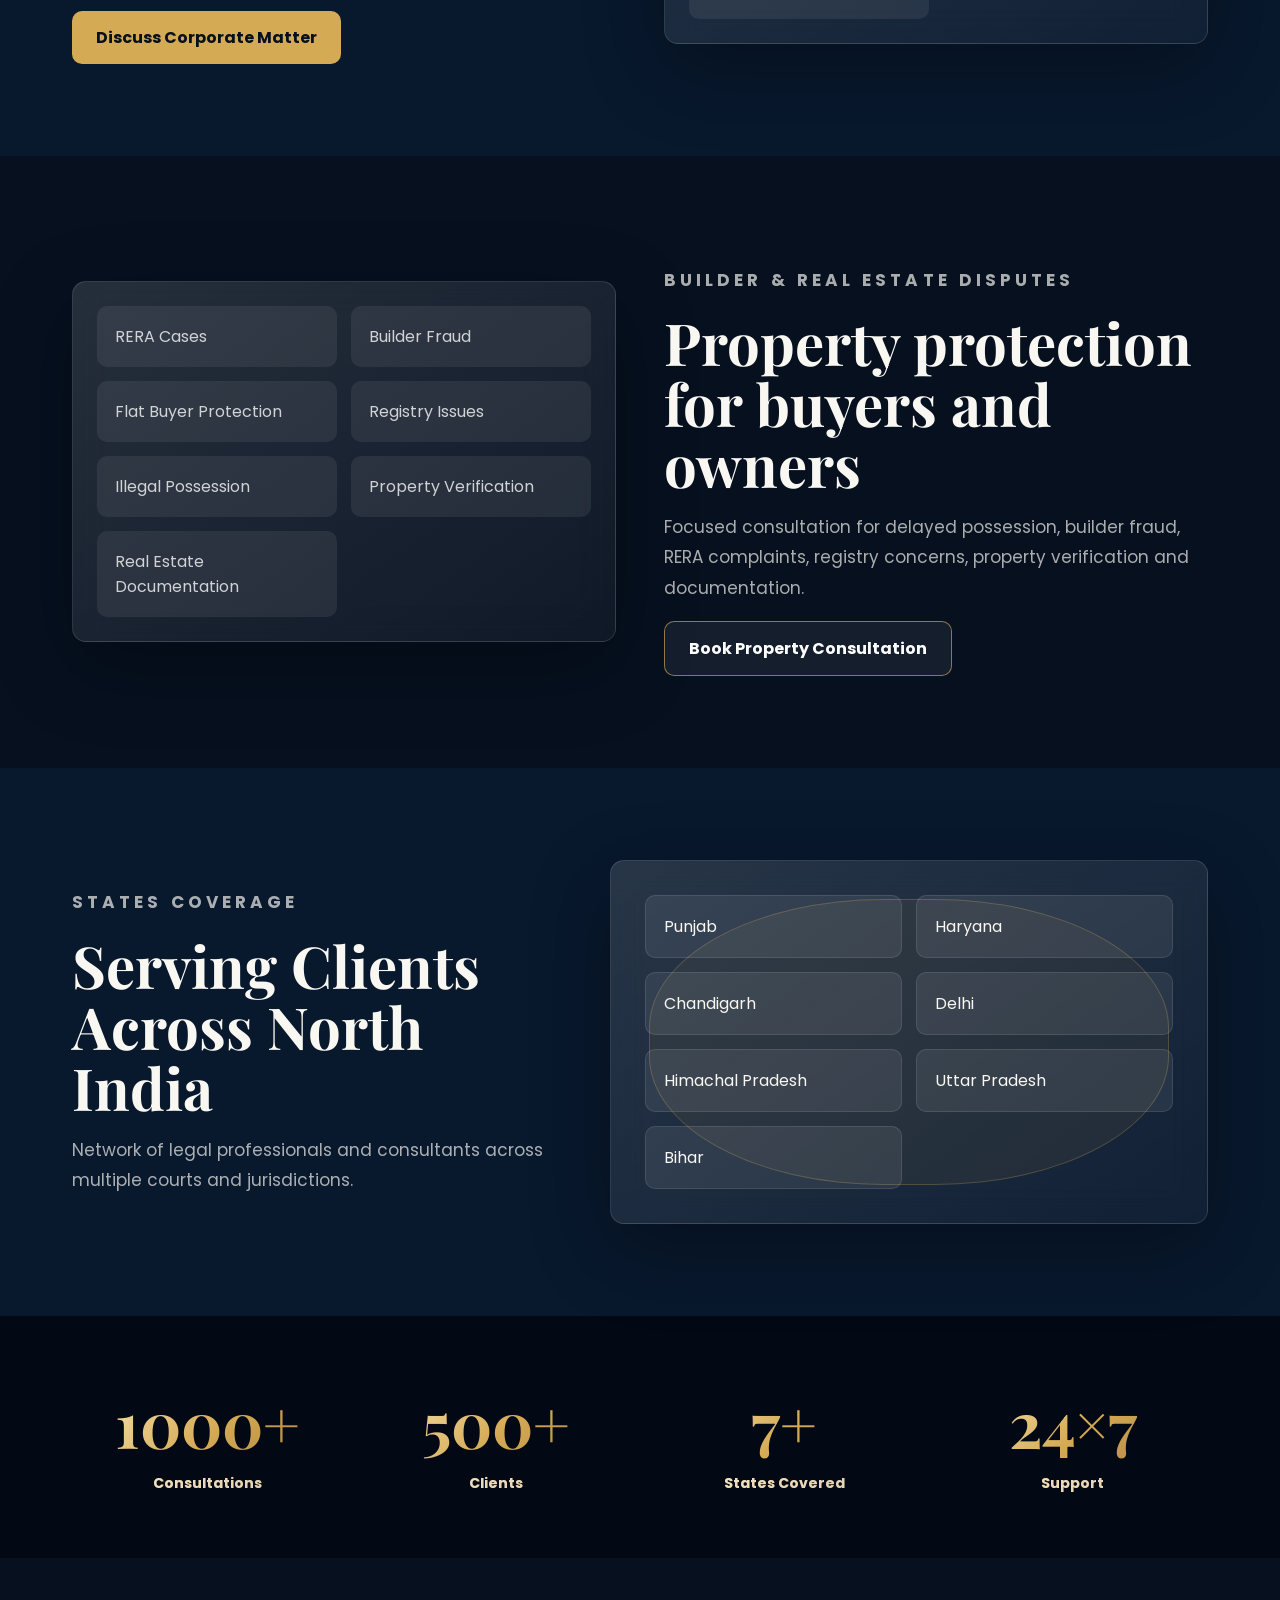
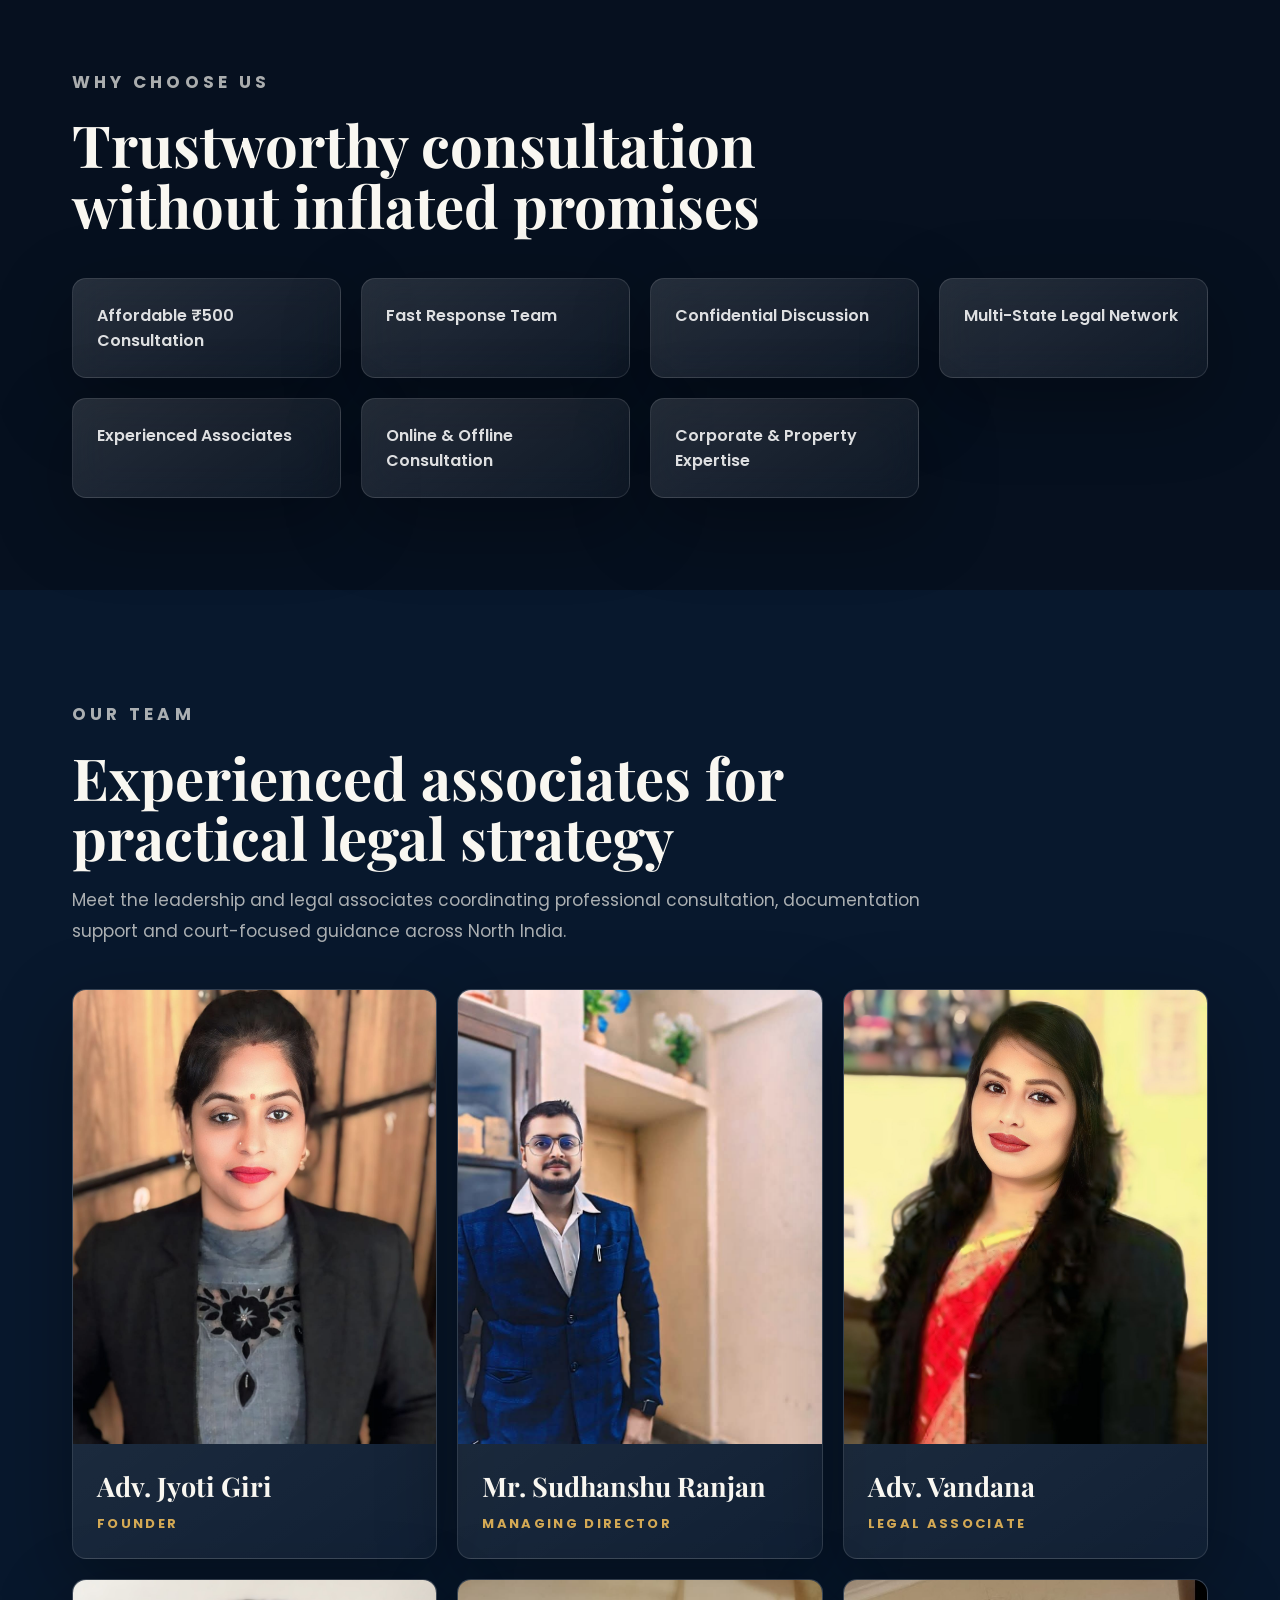
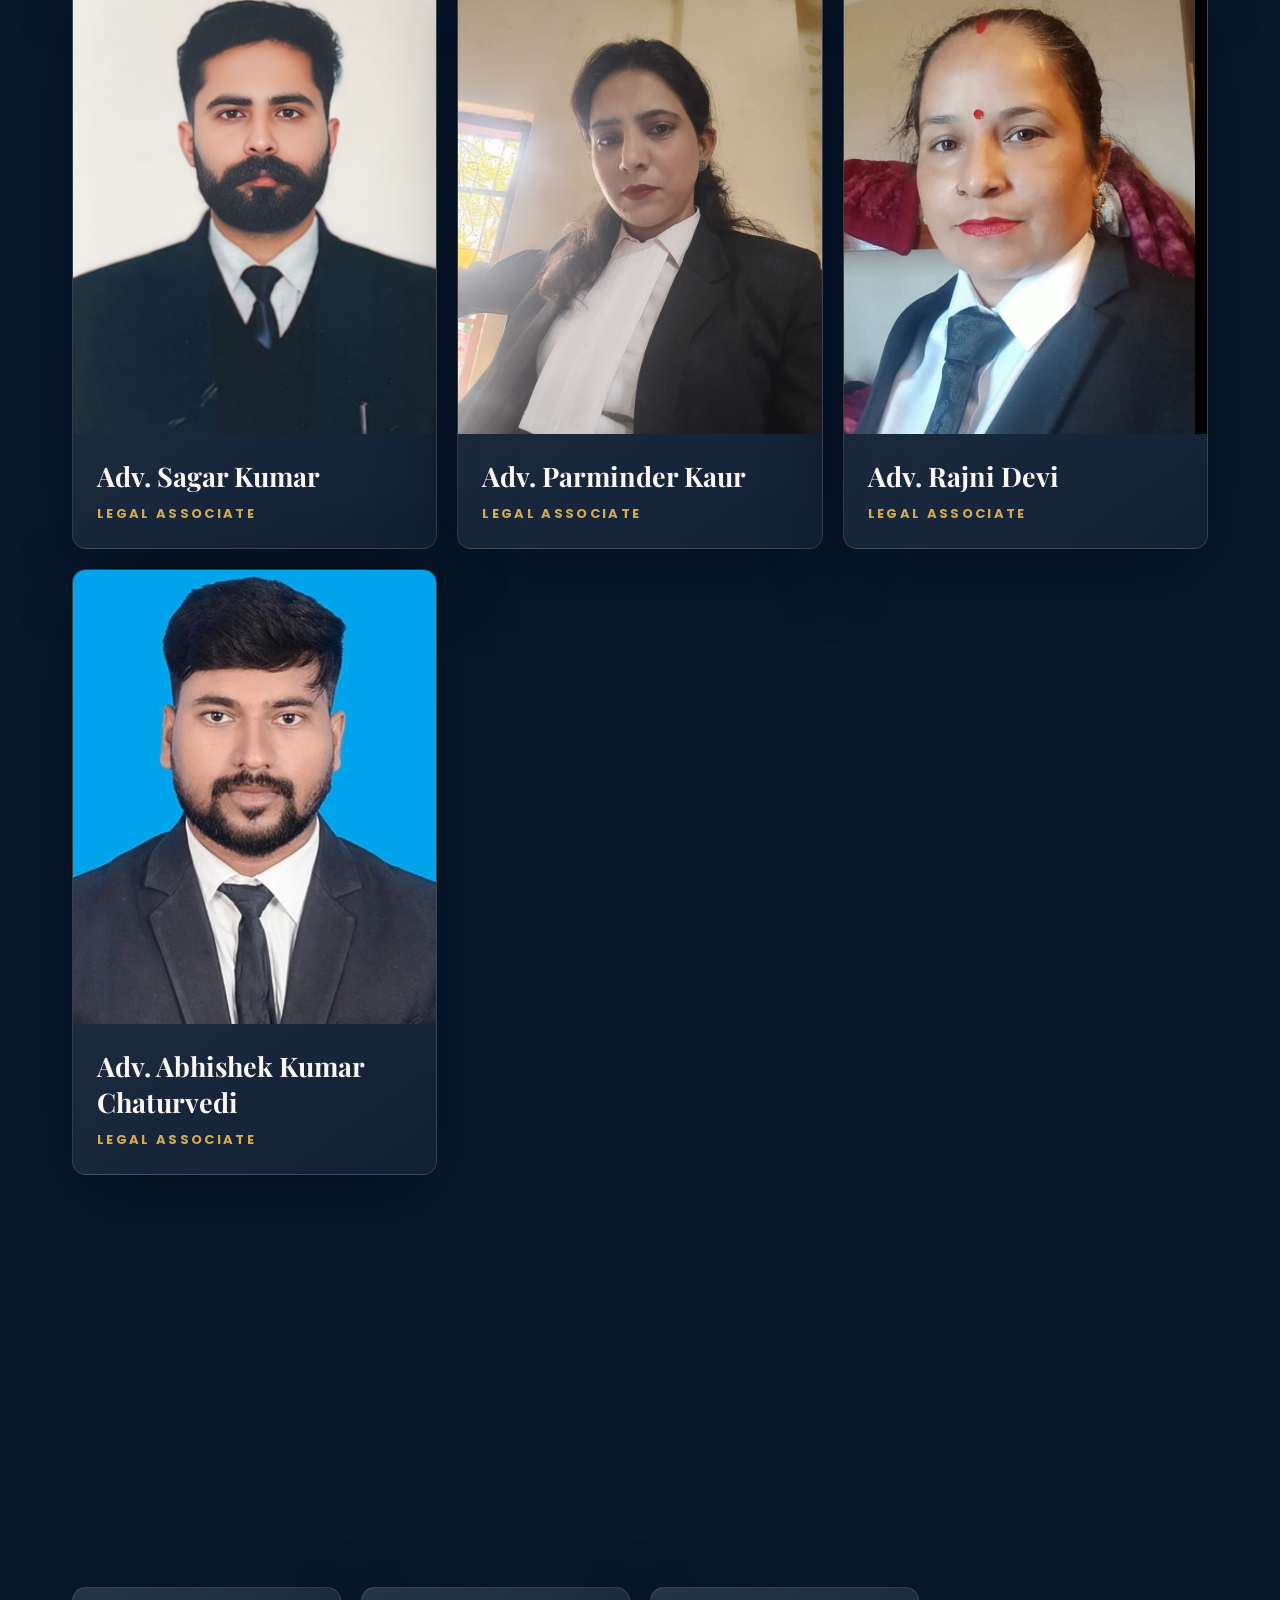
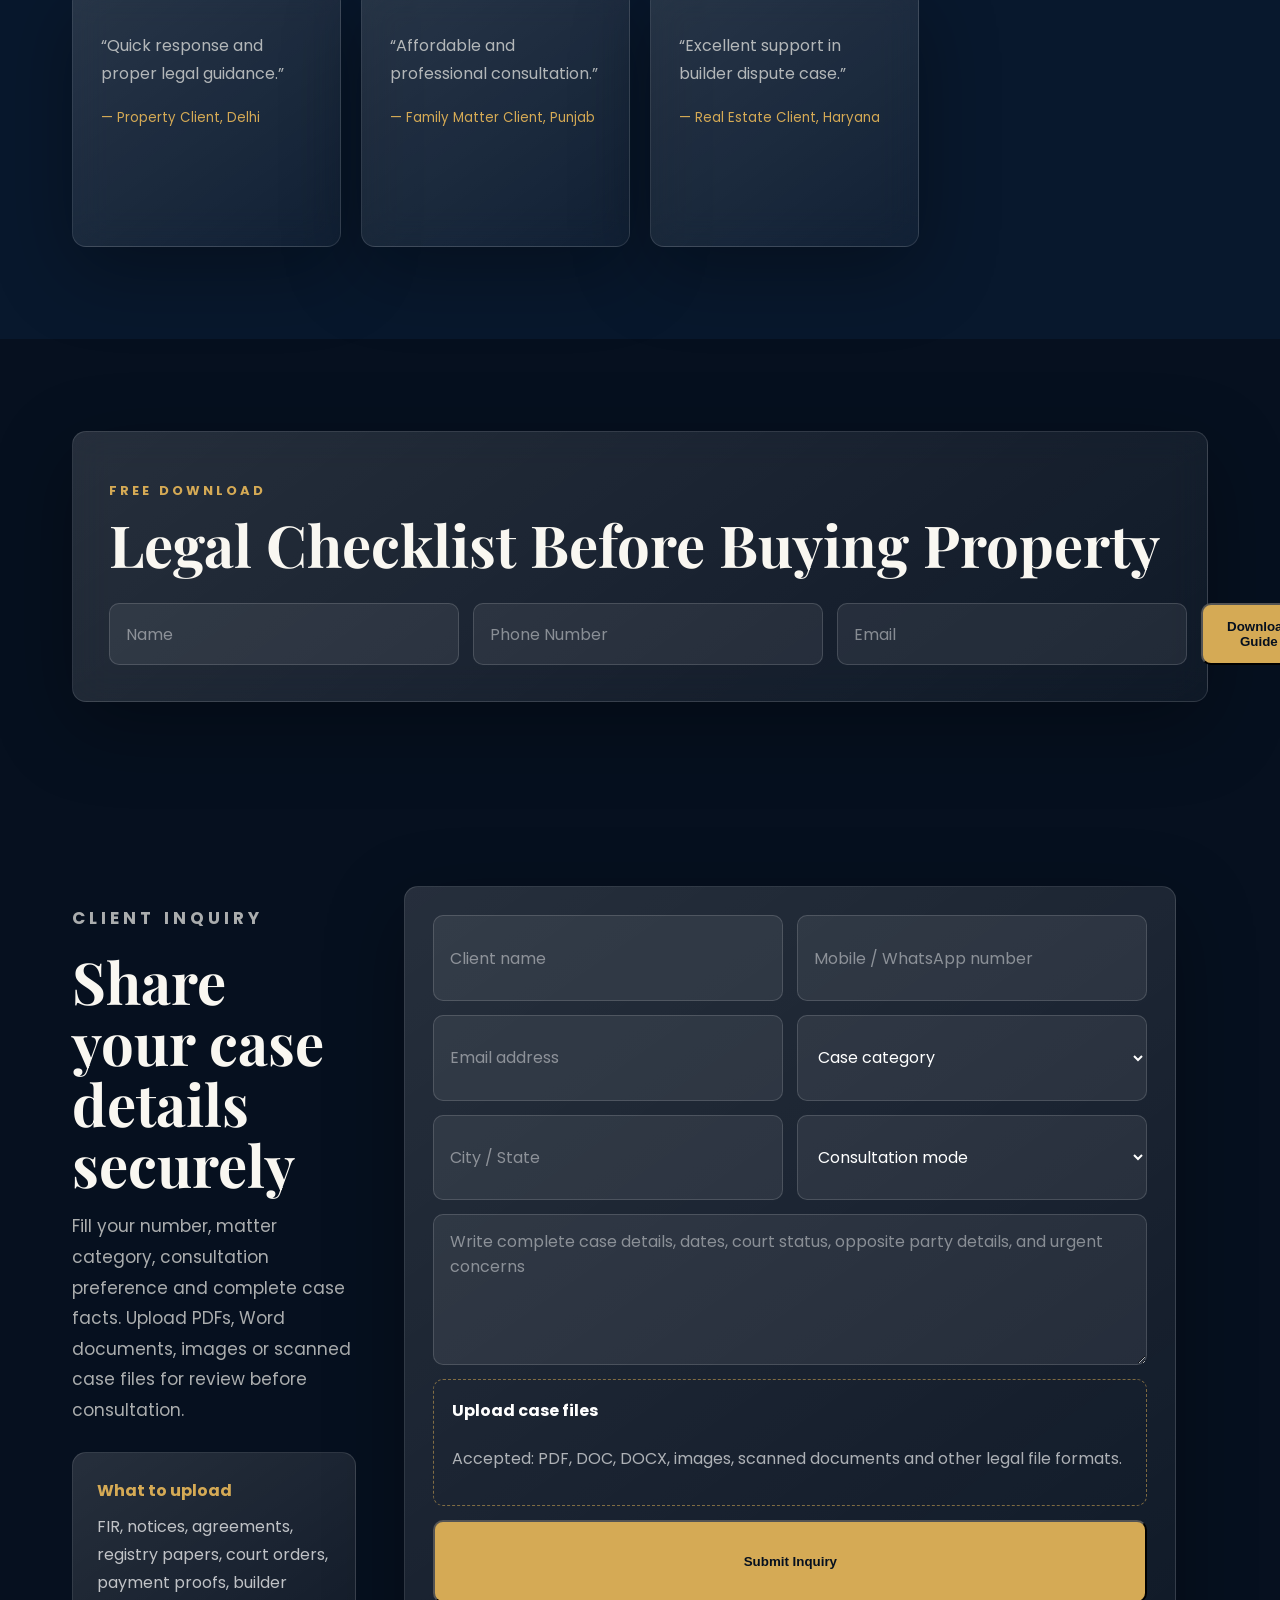
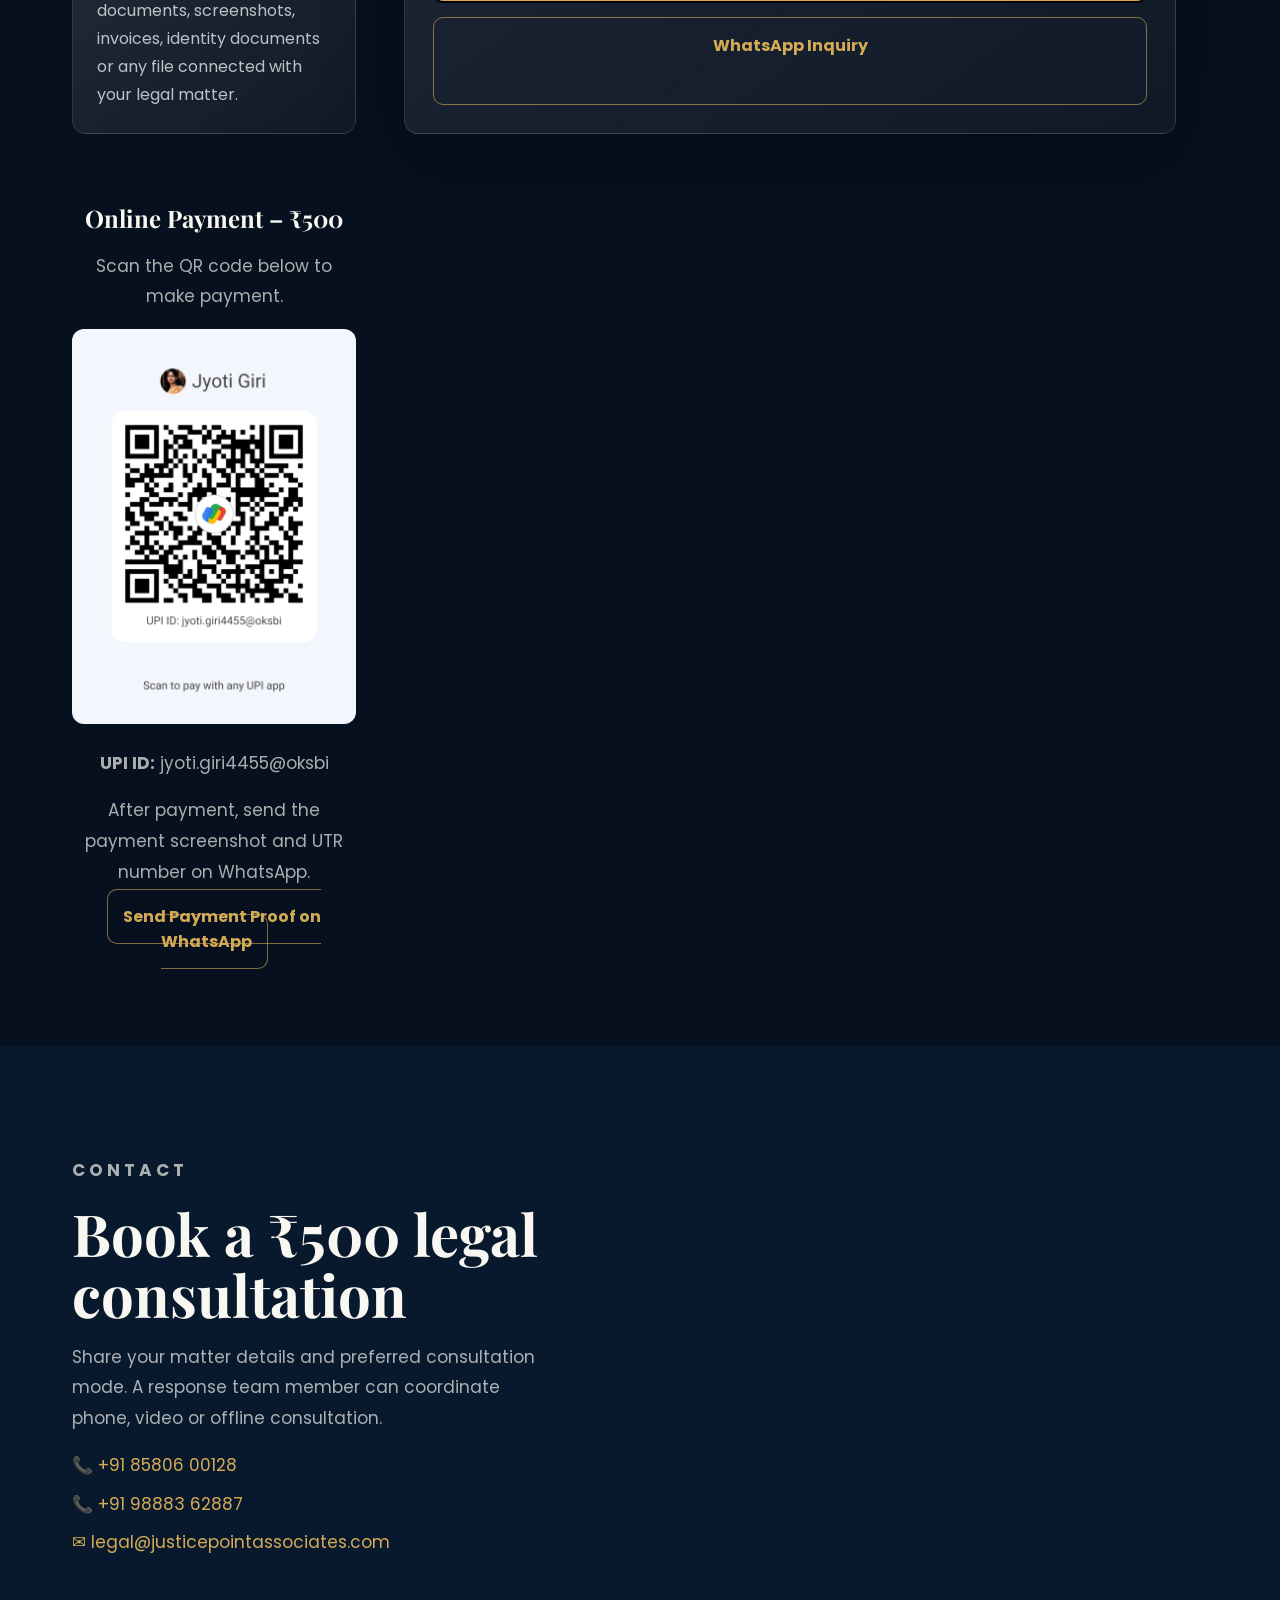
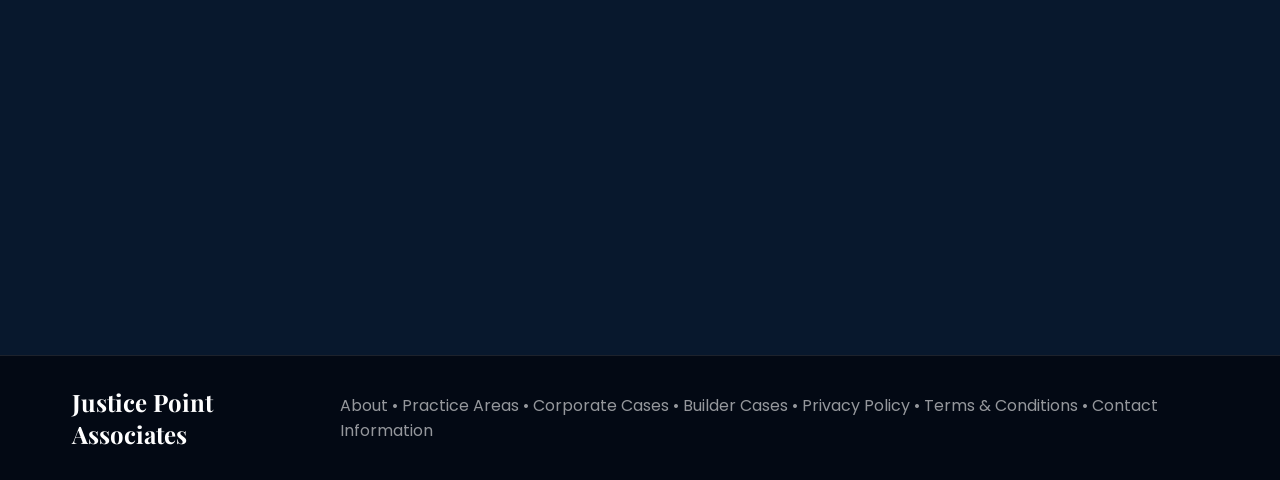
==== commit f3f42508: "Update index.html" ====
--- a/index.html
+++ b/index.html
@@ -239,6 +239,25 @@
           <button>Submit Inquiry</button>
           <a class="pay" href="https://wa.me/918580600128" target="_blank">WhatsApp Inquiry</a>
         </form>
+         <div style="text-align:center; margin-top:20px;">
+  <h3>Online Payment – ₹500</h3>
+
+  <p>Scan the QR code below to make payment.</p>
+
+  <img src="WhatsApp Image 2026-09-13 at 11.27.10 AM.jpeg"
+       alt="Jyoti Giri UPI QR Code"
+       style="width:300px; max-width:100%; border-radius:12px;">
+
+  <p><strong>UPI ID:</strong> jyoti.giri4455@oksbi</p>
+
+  <p>After payment, send the payment screenshot and UTR number on WhatsApp.</p>
+
+  <a class="pay"
+     href="https://wa.me/918580600128?text=I%20have%20completed%20the%20Rs%20500%20payment.%20I%20am%20sending%20the%20payment%20screenshot%20and%20UTR."
+     target="_blank">
+     Send Payment Proof on WhatsApp
+  </a>
+</div>
       </section>
 
       <section class="contact dark" id="contact">
@@ -252,26 +271,8 @@
           <iframe title="Chandigarh map" src="https://www.google.com/maps?q=Chandigarh&output=embed"></iframe>
         </div>
        
-          <div style="text-align:center; margin-top:20px;">
-  <h3>Online Payment – ₹500</h3>
-
-  <p>Scan the QR code below to make payment.</p>
-
-  <img src="WhatsApp Image 2026-09-13 at 11.27.10 AM.jpeg"
-       alt="Jyoti Giri UPI QR Code"
-       style="width:300px; max-width:100%; border-radius:12px;">
-
-  <p><strong>UPI ID:</strong> jyoti.giri4455@oksbi</p>
-
-  <p>After payment, send the payment screenshot and UTR number on WhatsApp.</p>
-
-  <a class="pay"
-     href="https://wa.me/918580600128?text=I%20have%20completed%20the%20Rs%20500%20payment.%20I%20am%20sending%20the%20payment%20screenshot%20and%20UTR."
-     target="_blank">
-     Send Payment Proof on WhatsApp
-  </a>
-</div>
-        </form>
+         
+      
       </section>
     </main>
 
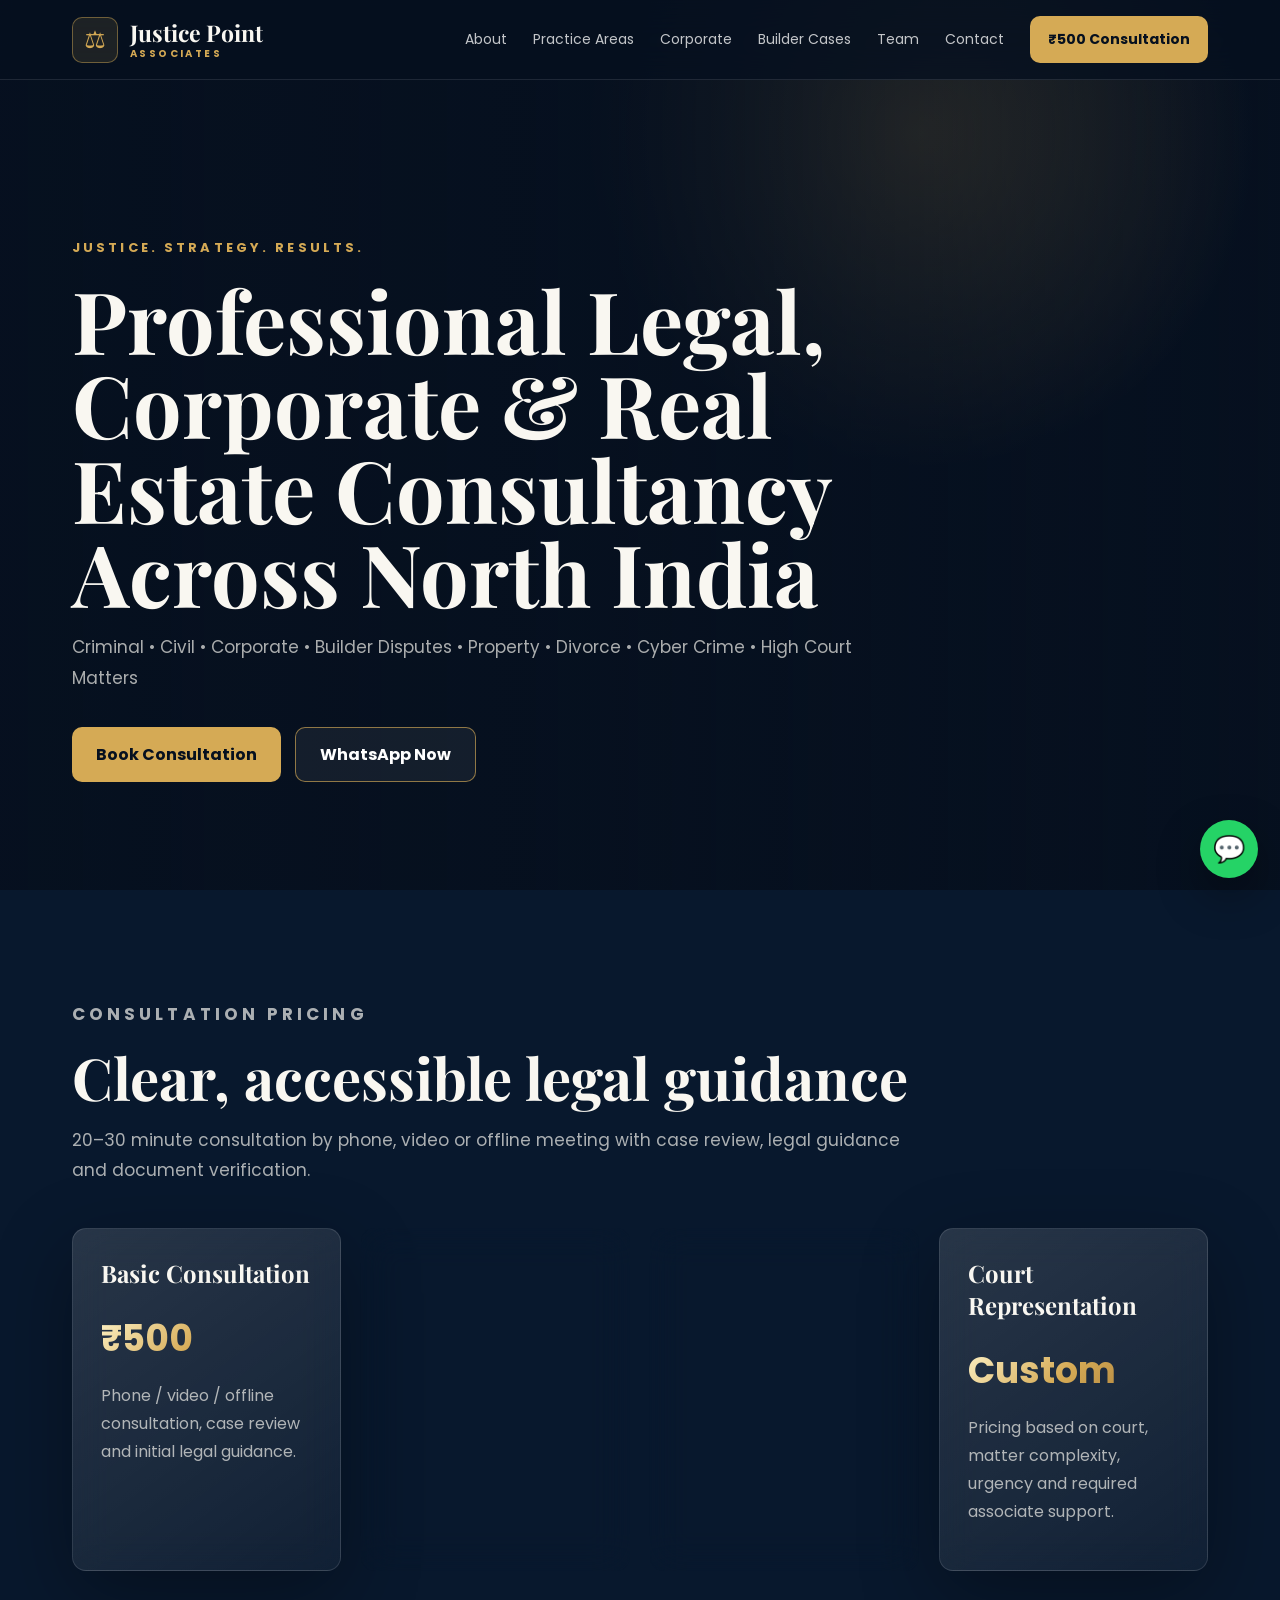
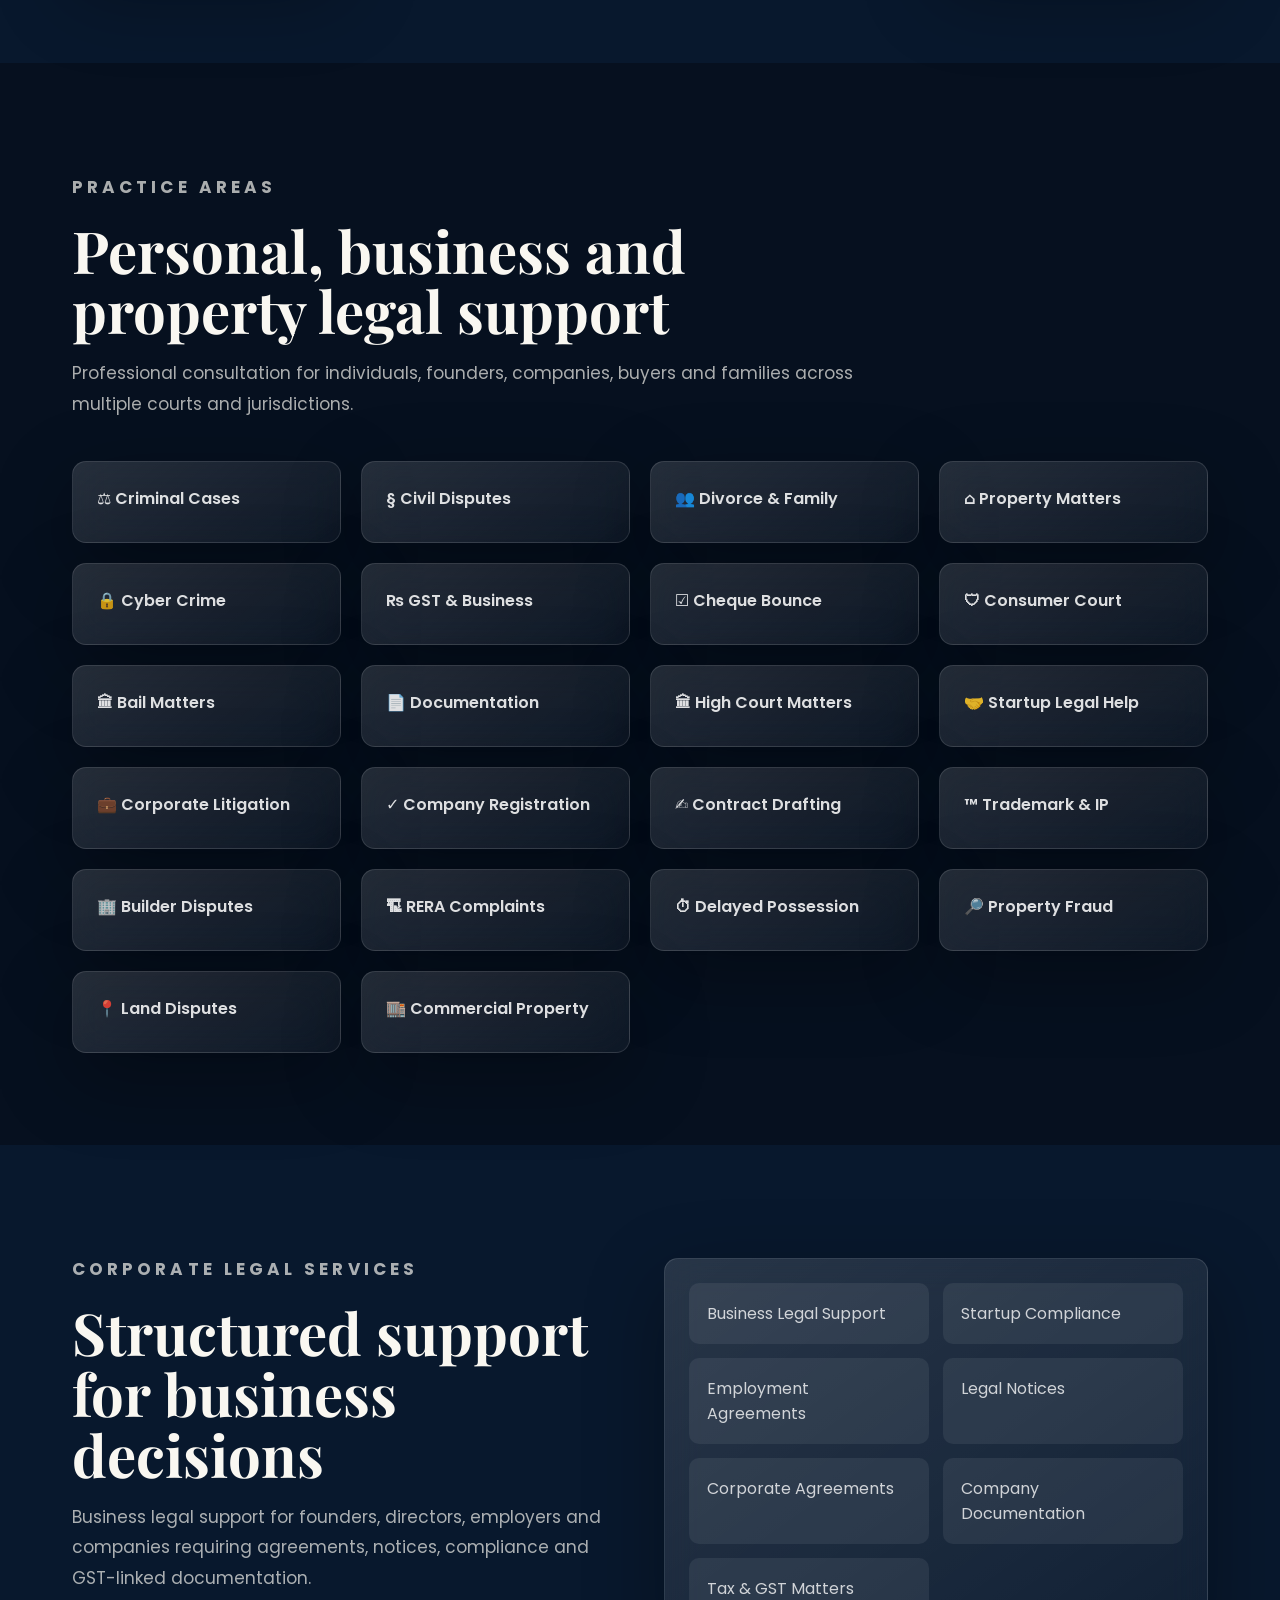
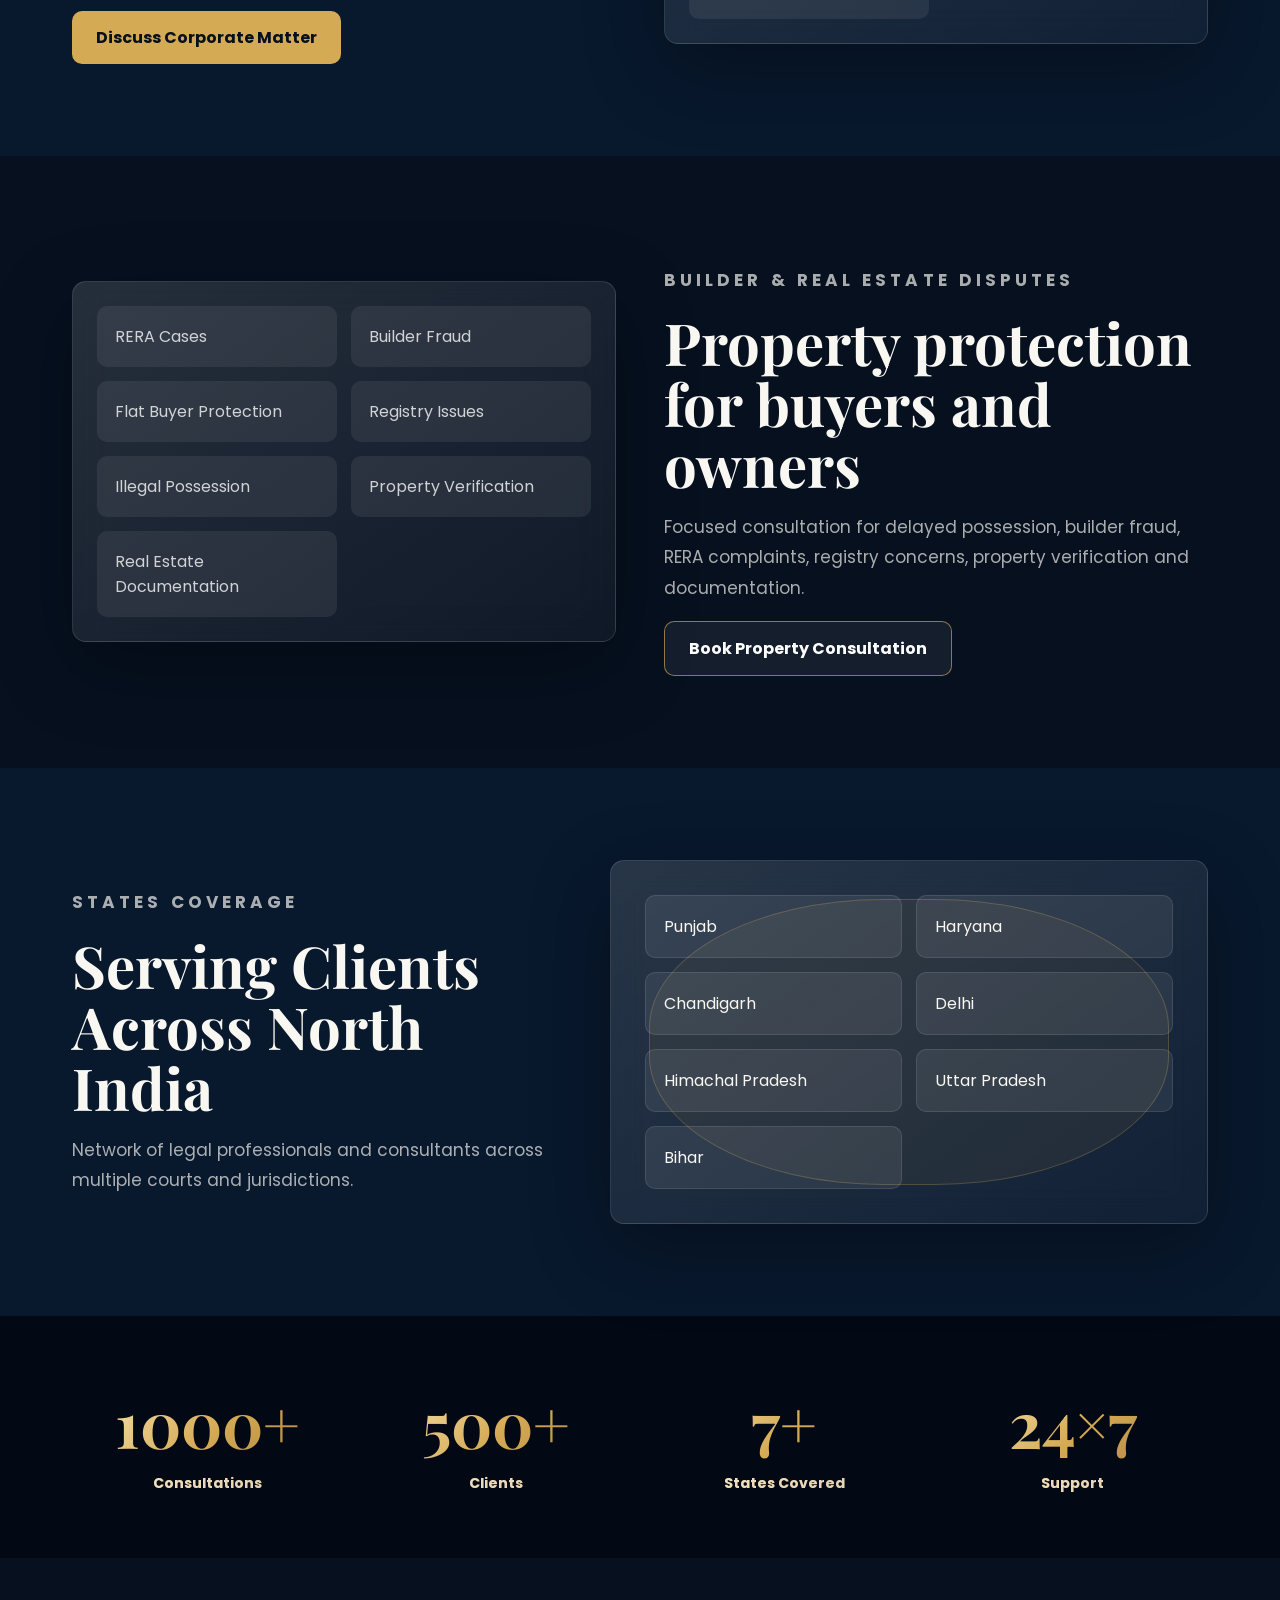
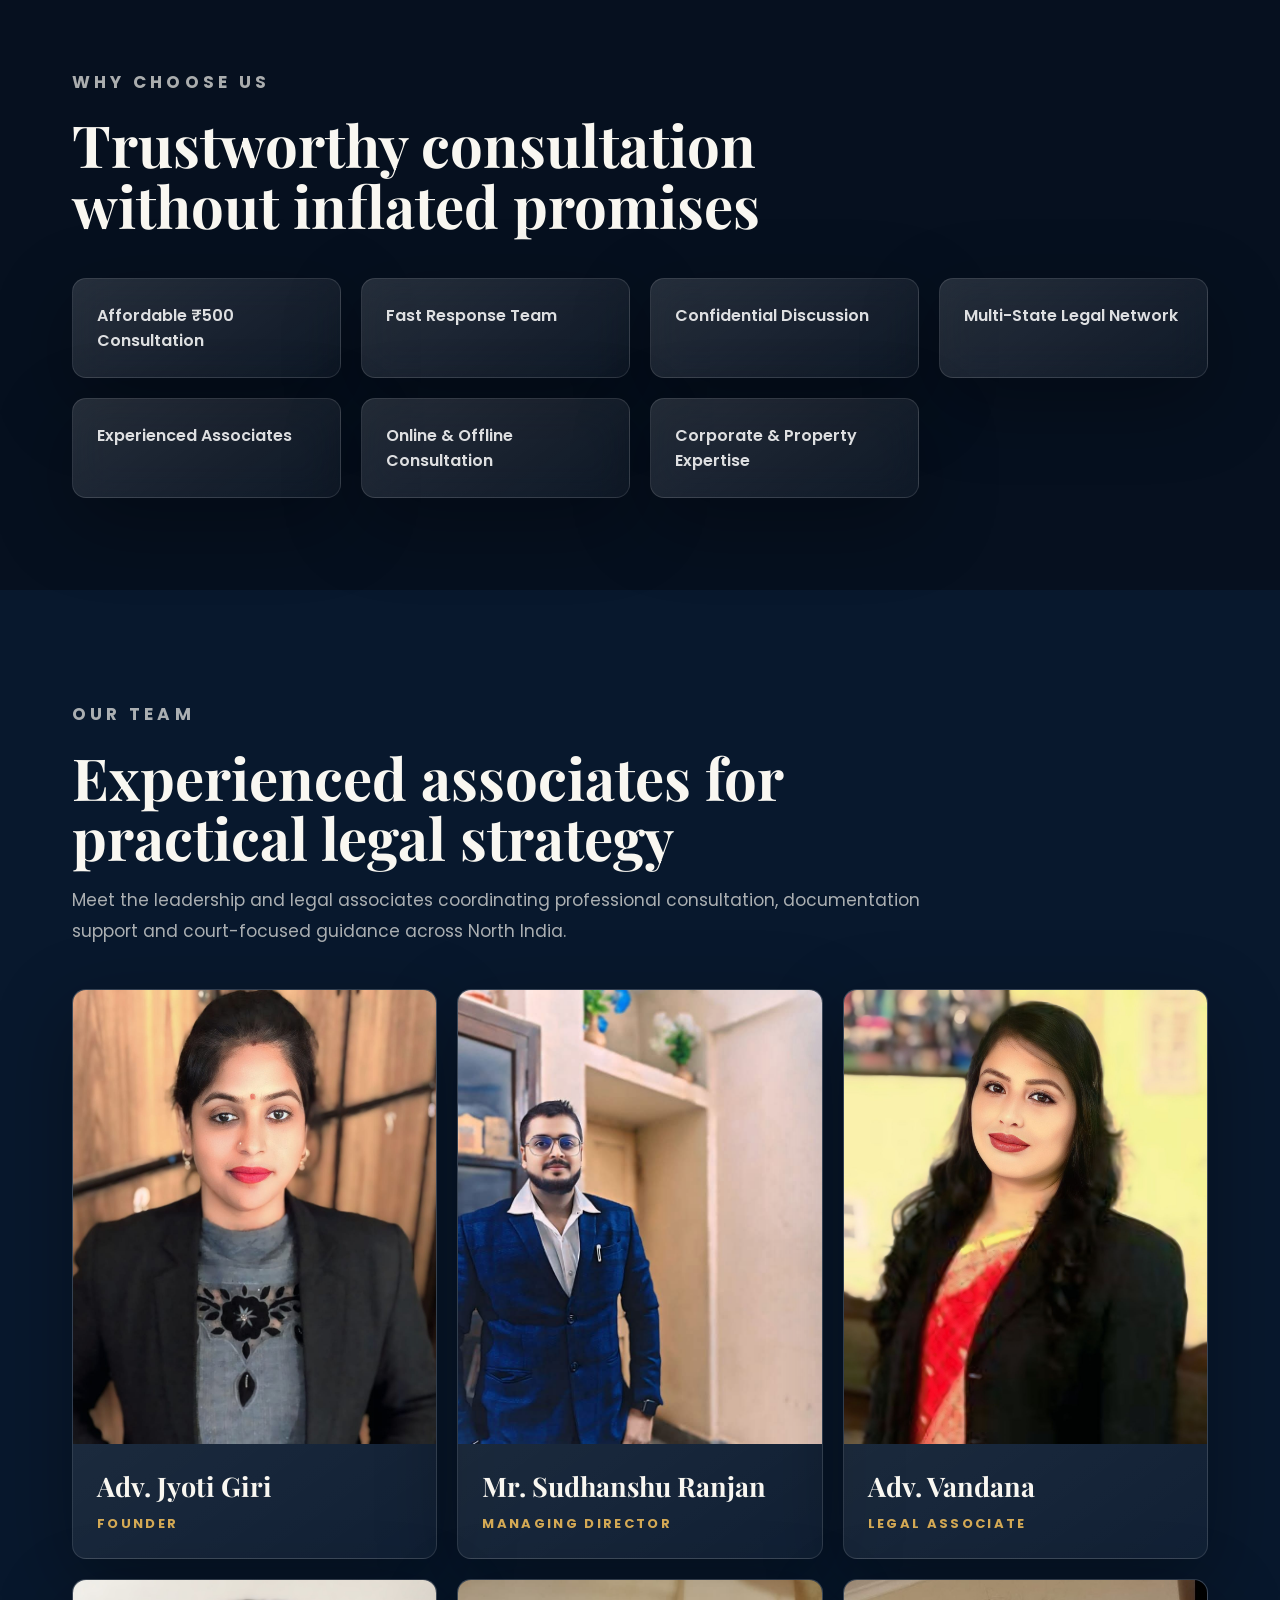
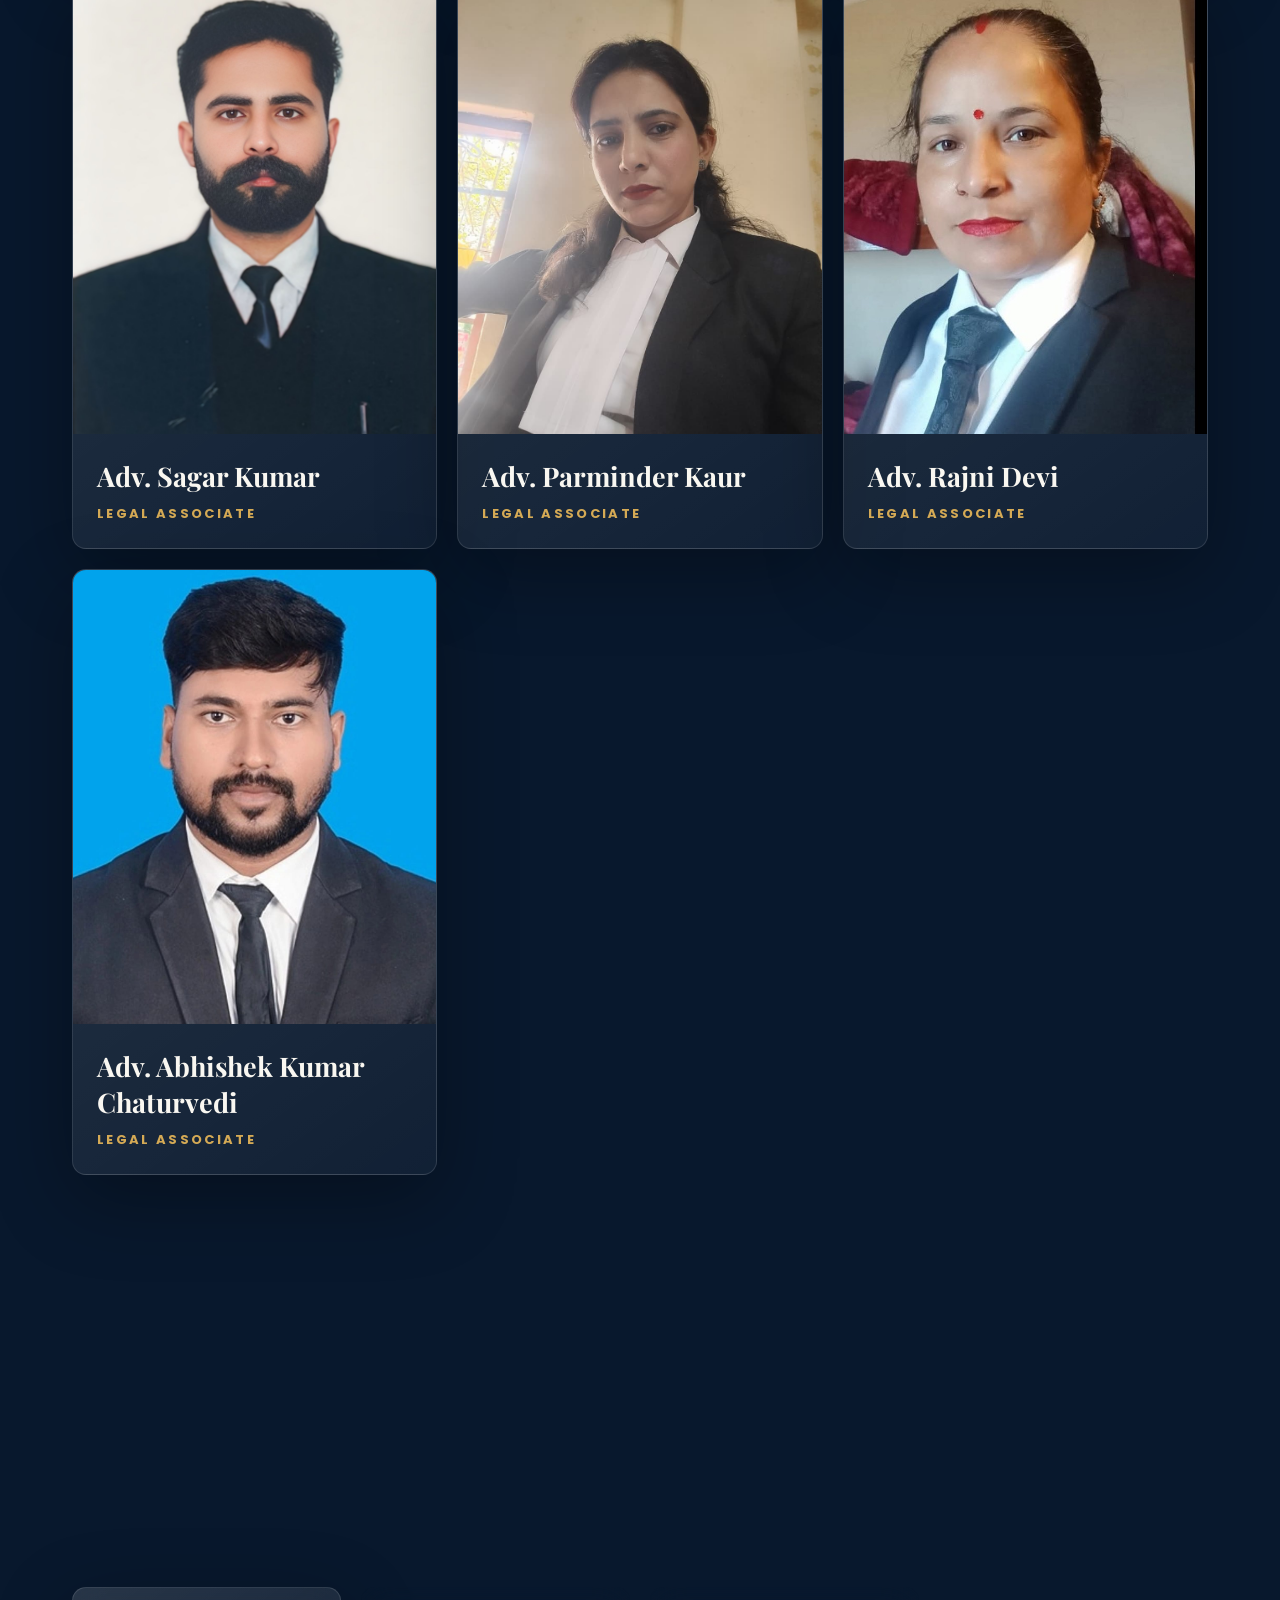
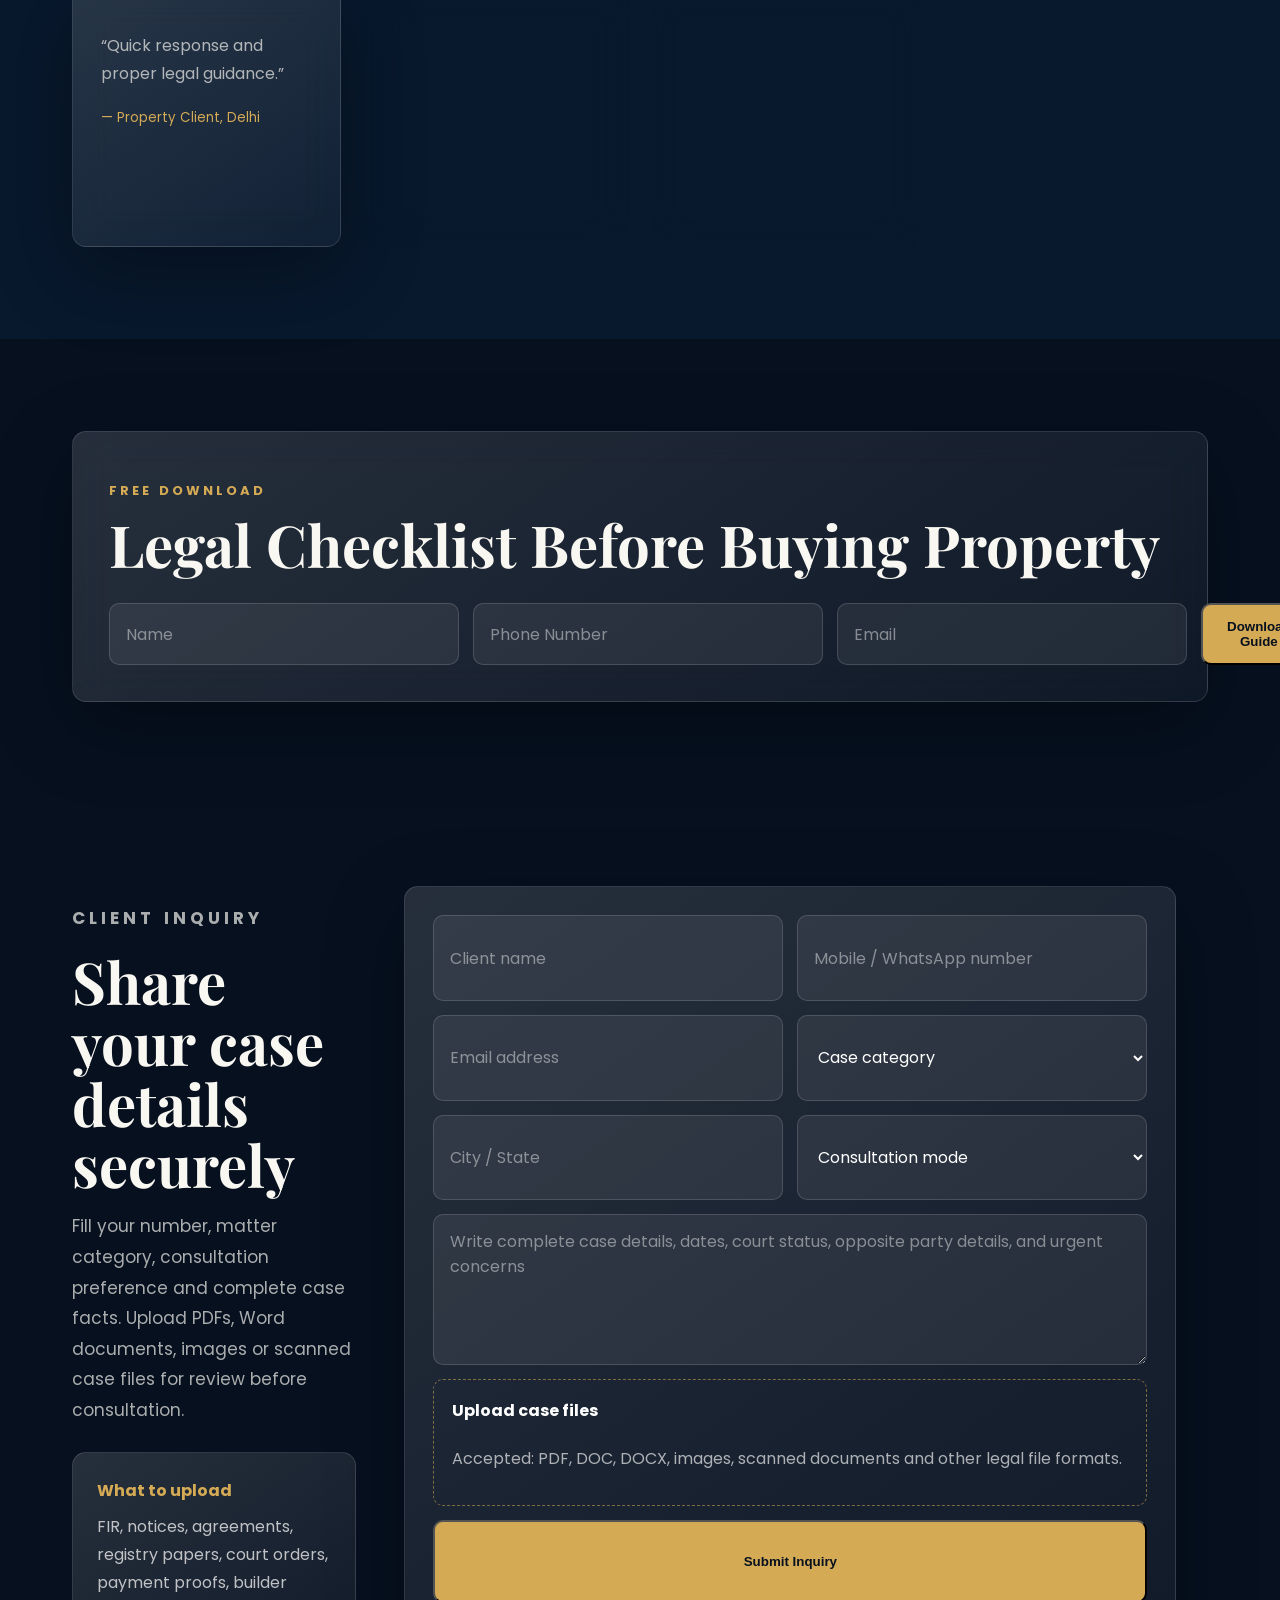
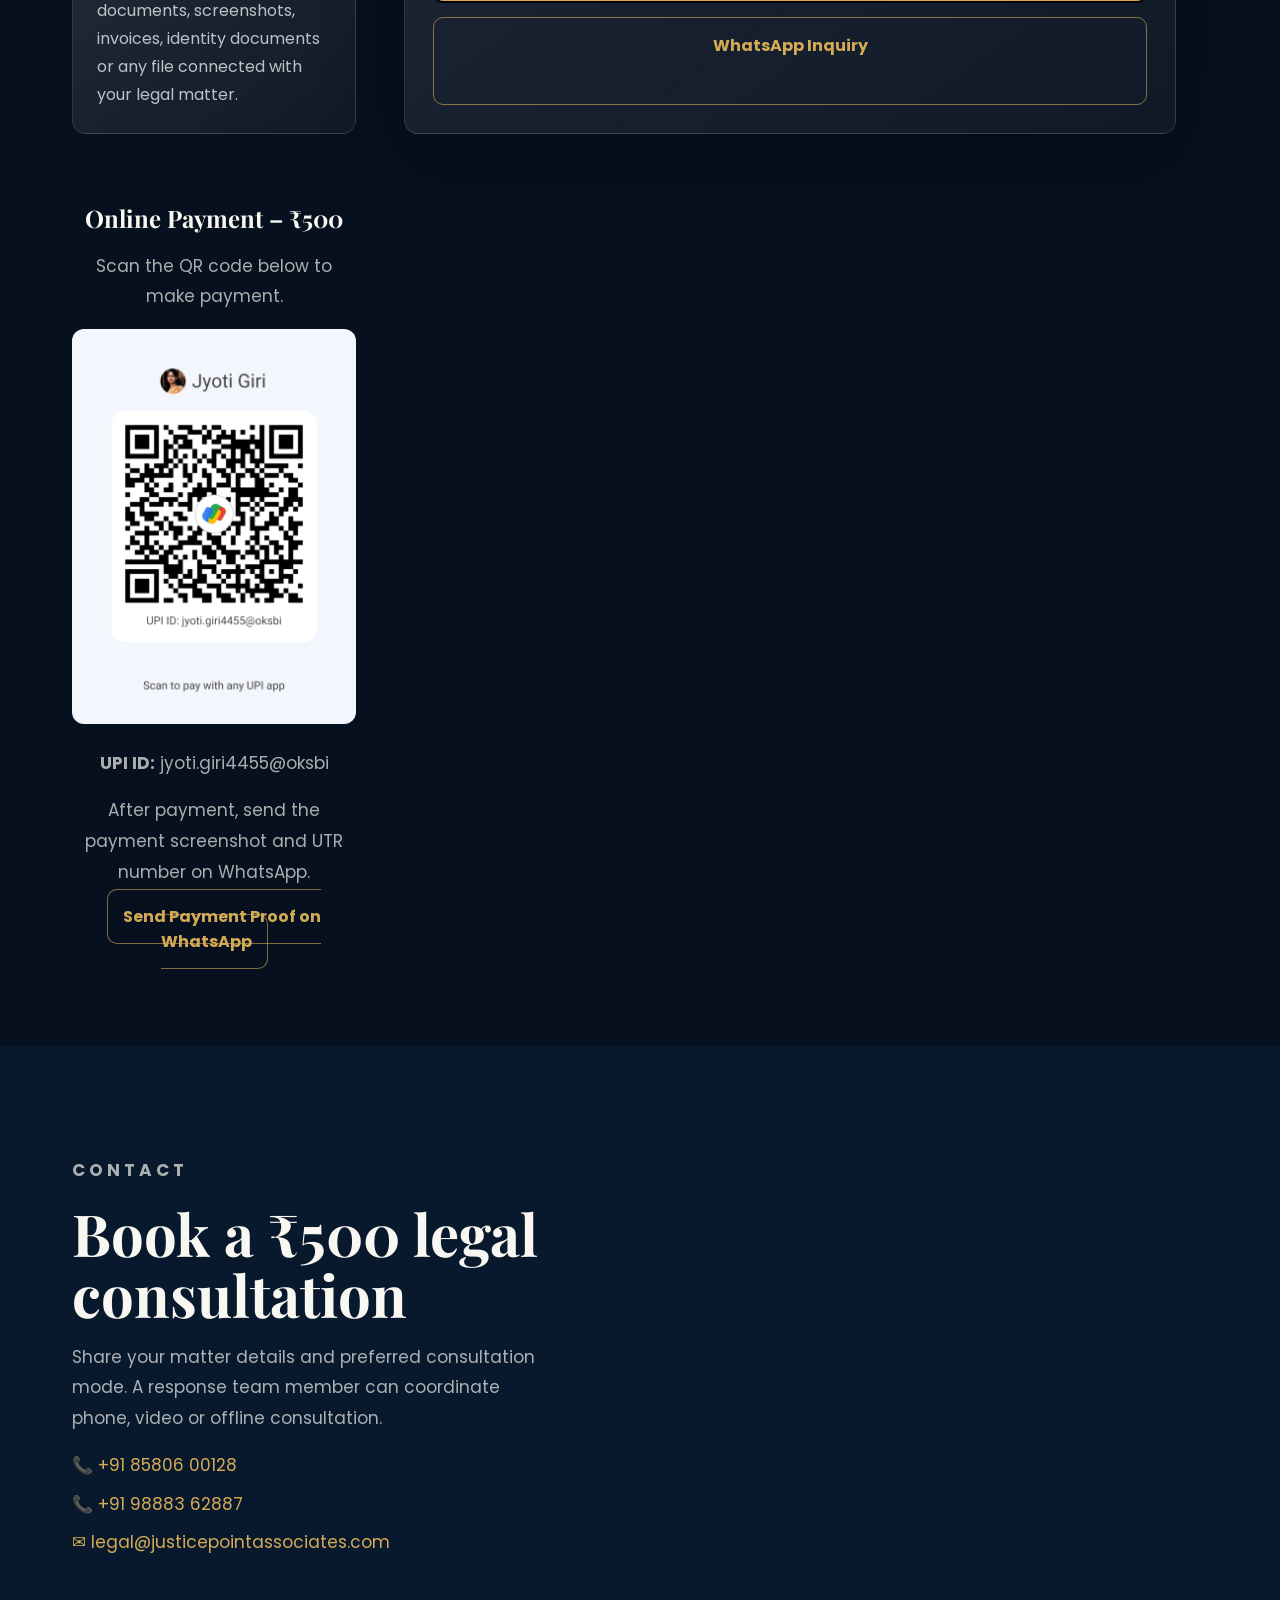
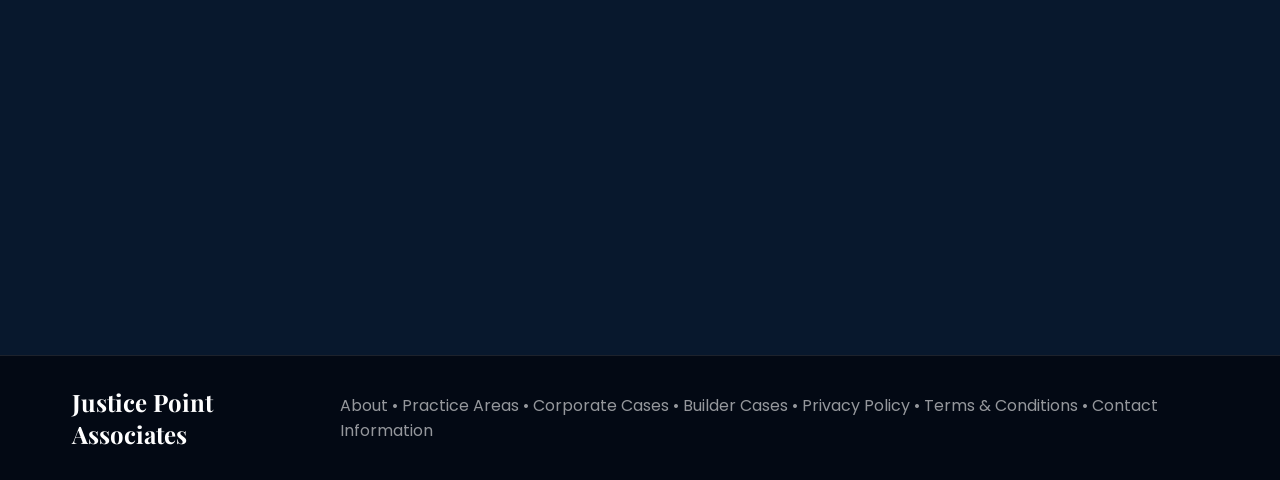
==== commit 2efc6770: "Update index.html" ====
--- a/index.html
+++ b/index.html
@@ -4,6 +4,7 @@
     <meta charset="UTF-8" />
     <meta name="viewport" content="width=device-width, initial-scale=1.0" />
     <title>Justice Point Associates | Legal Consultancy</title>
+    <link rel="icon" type="image/png" href="favicon.png">
     <meta
       name="description"
       content="Professional legal, corporate and real estate consultancy across North India. Book a ₹500 legal consultation."
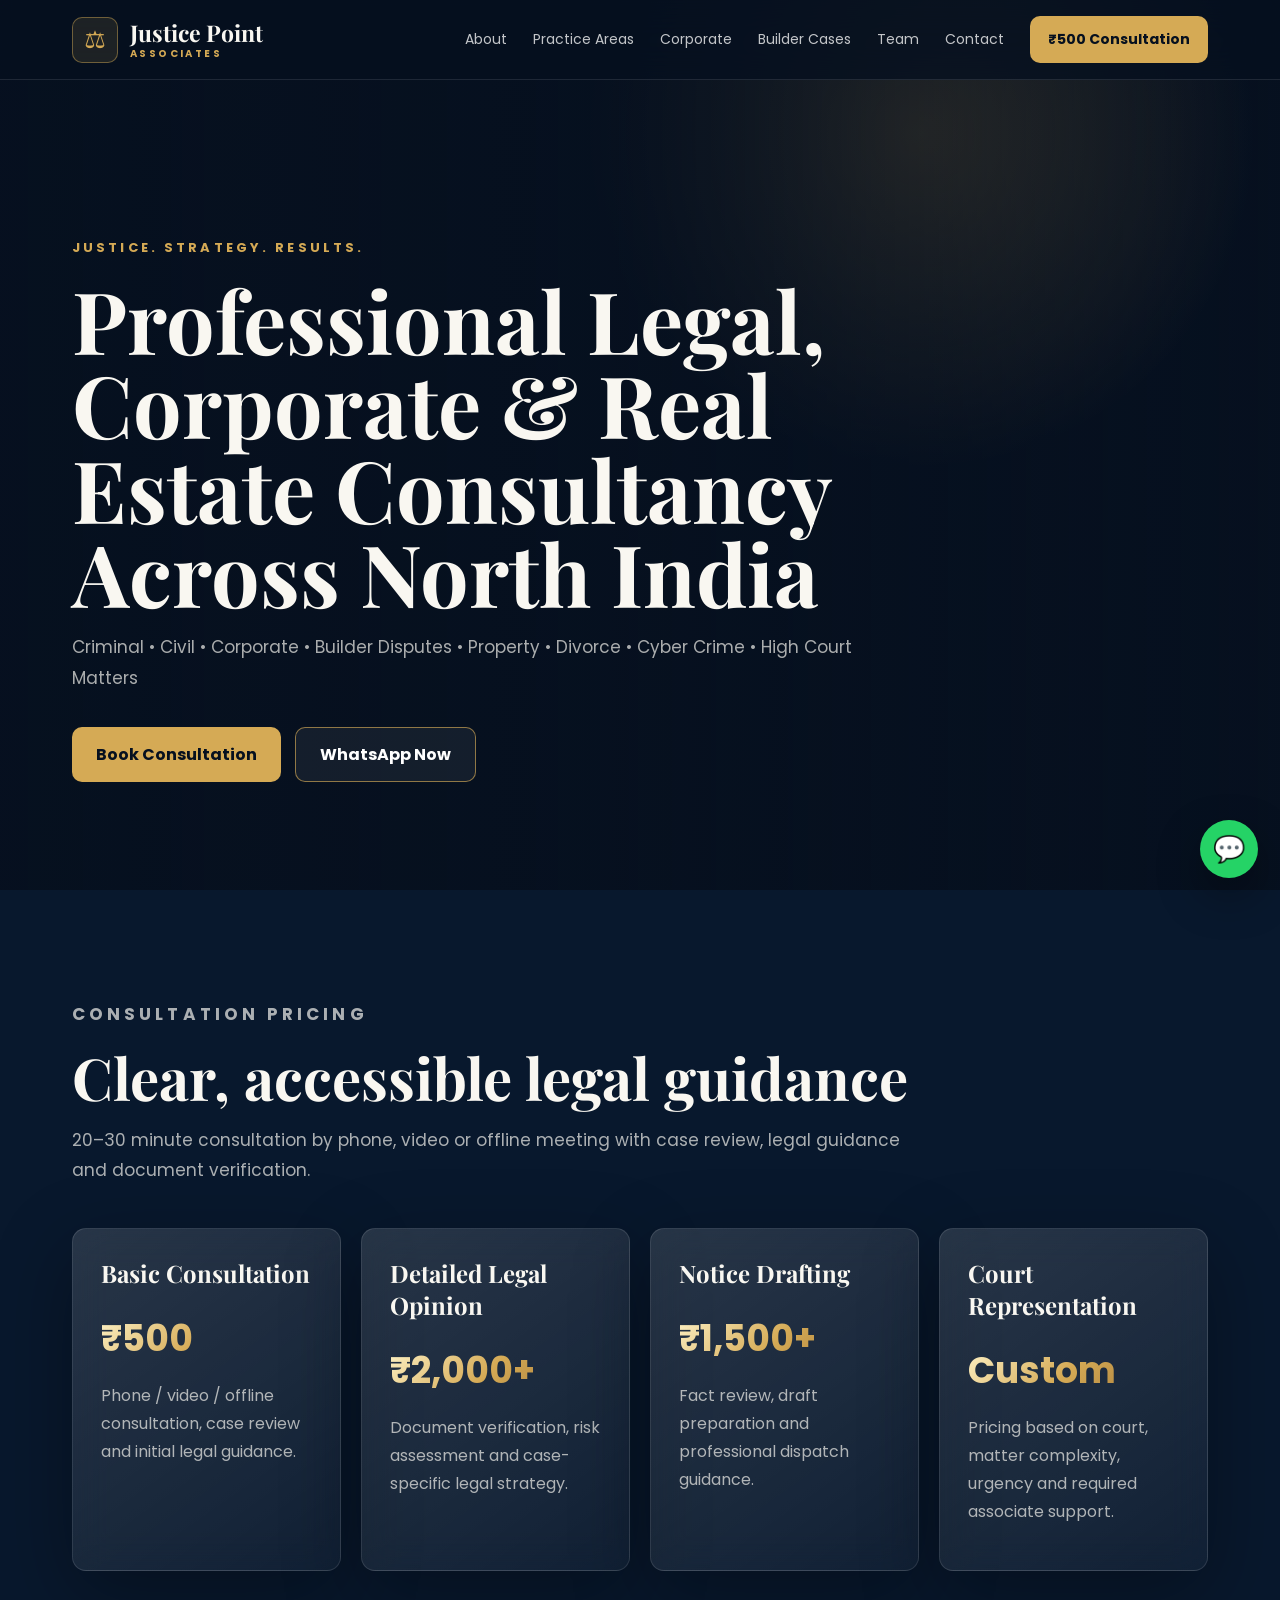
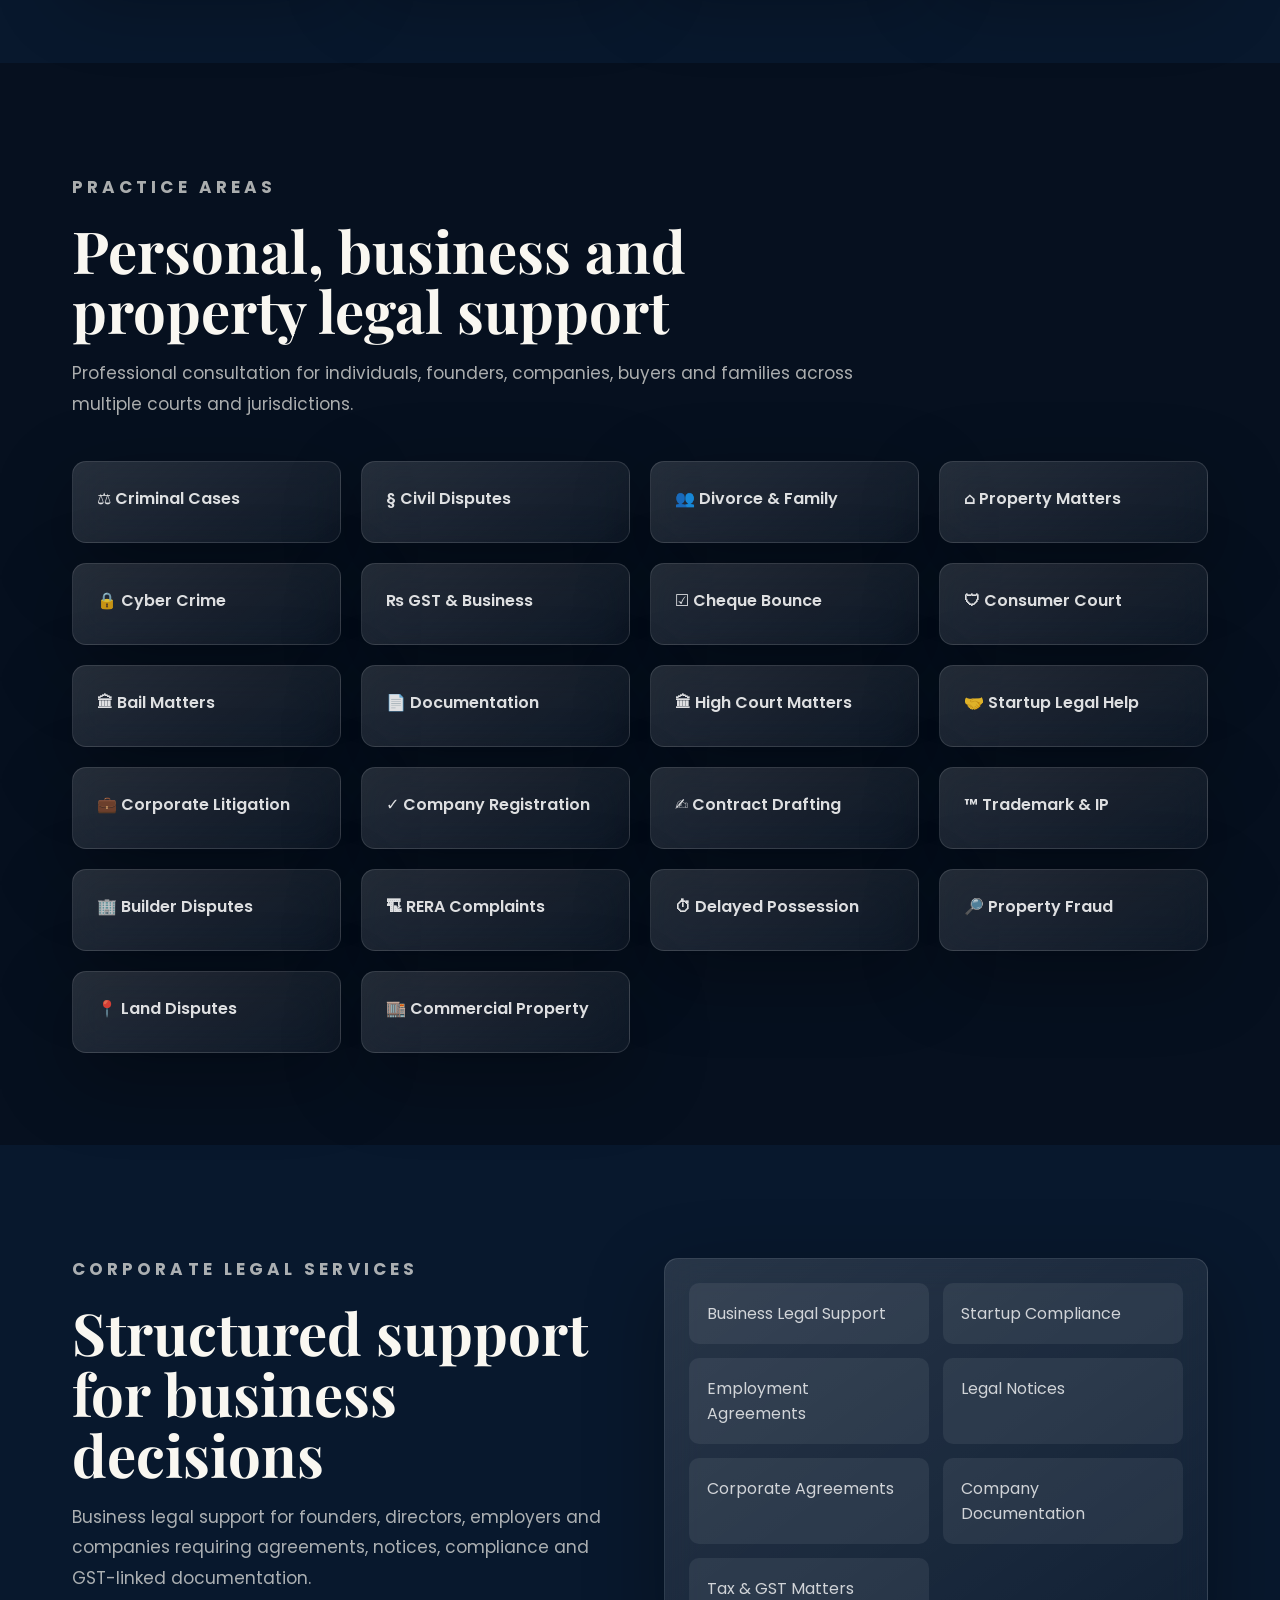
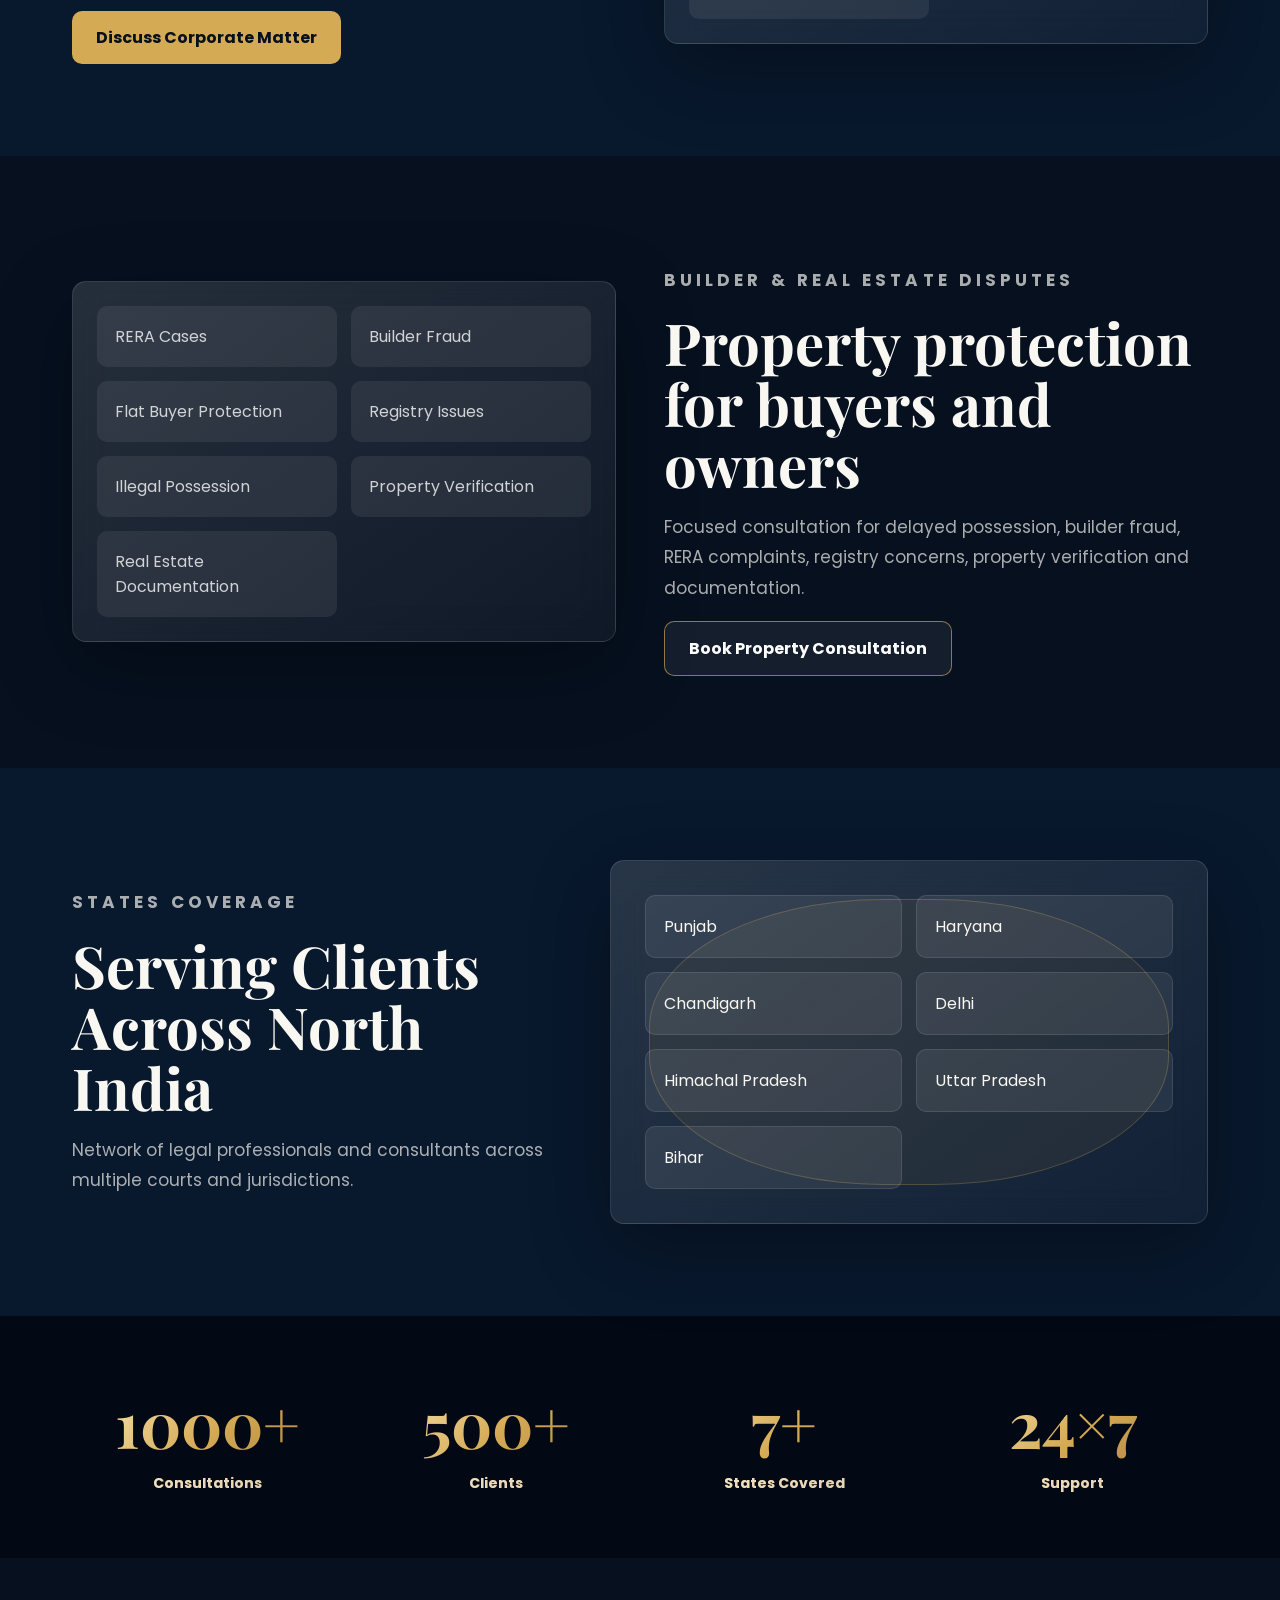
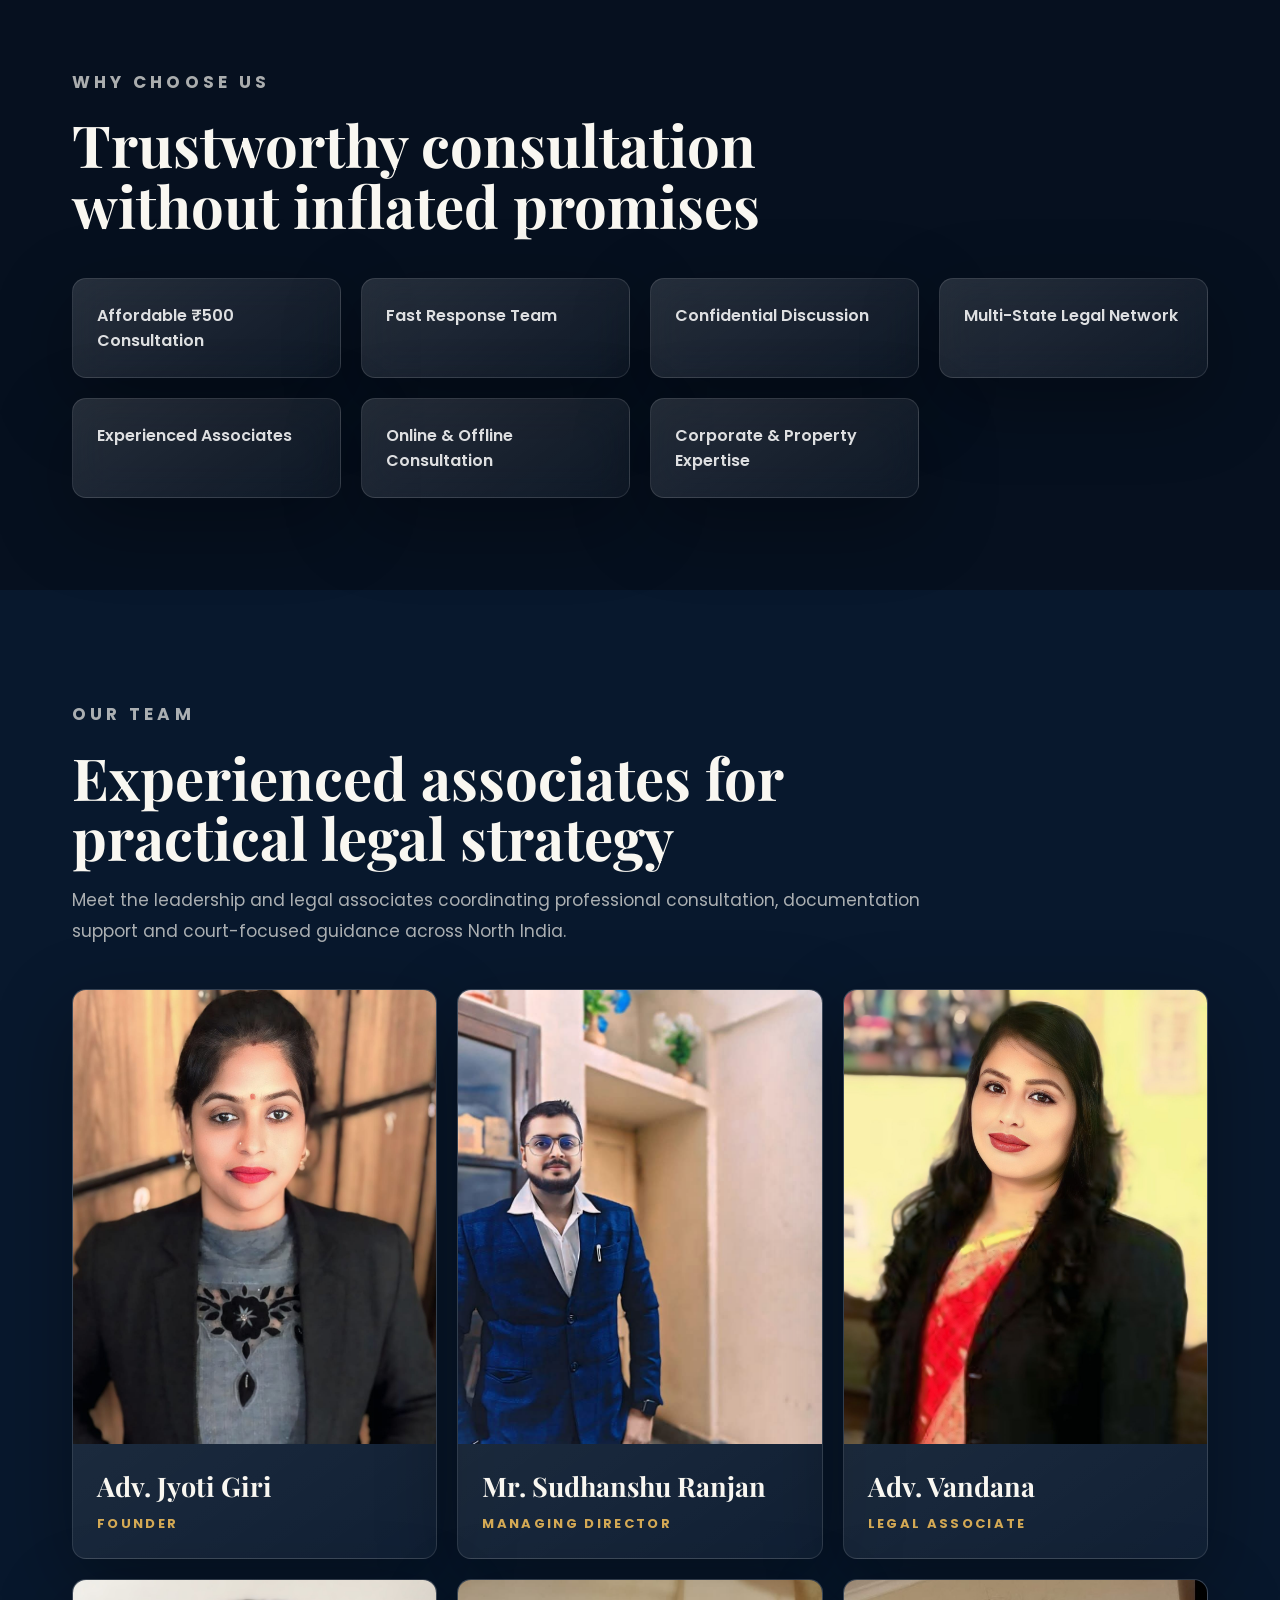
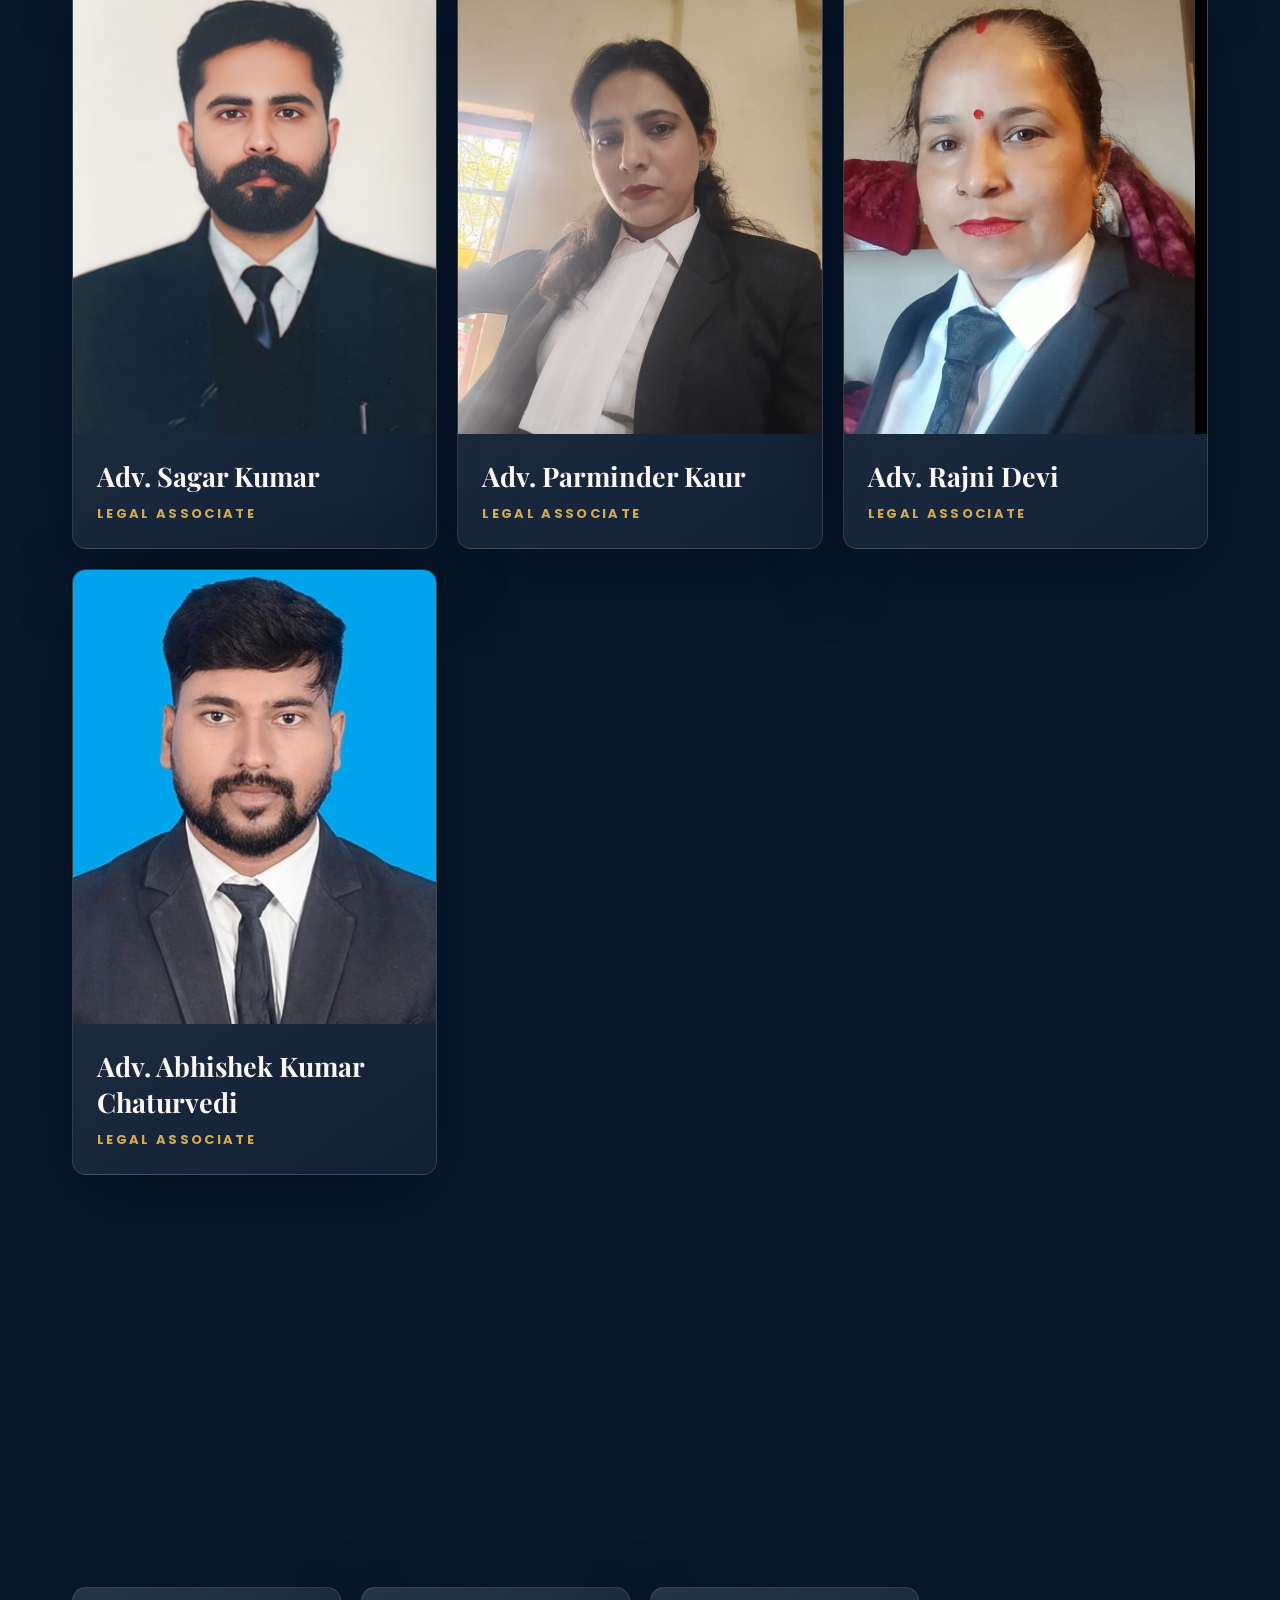
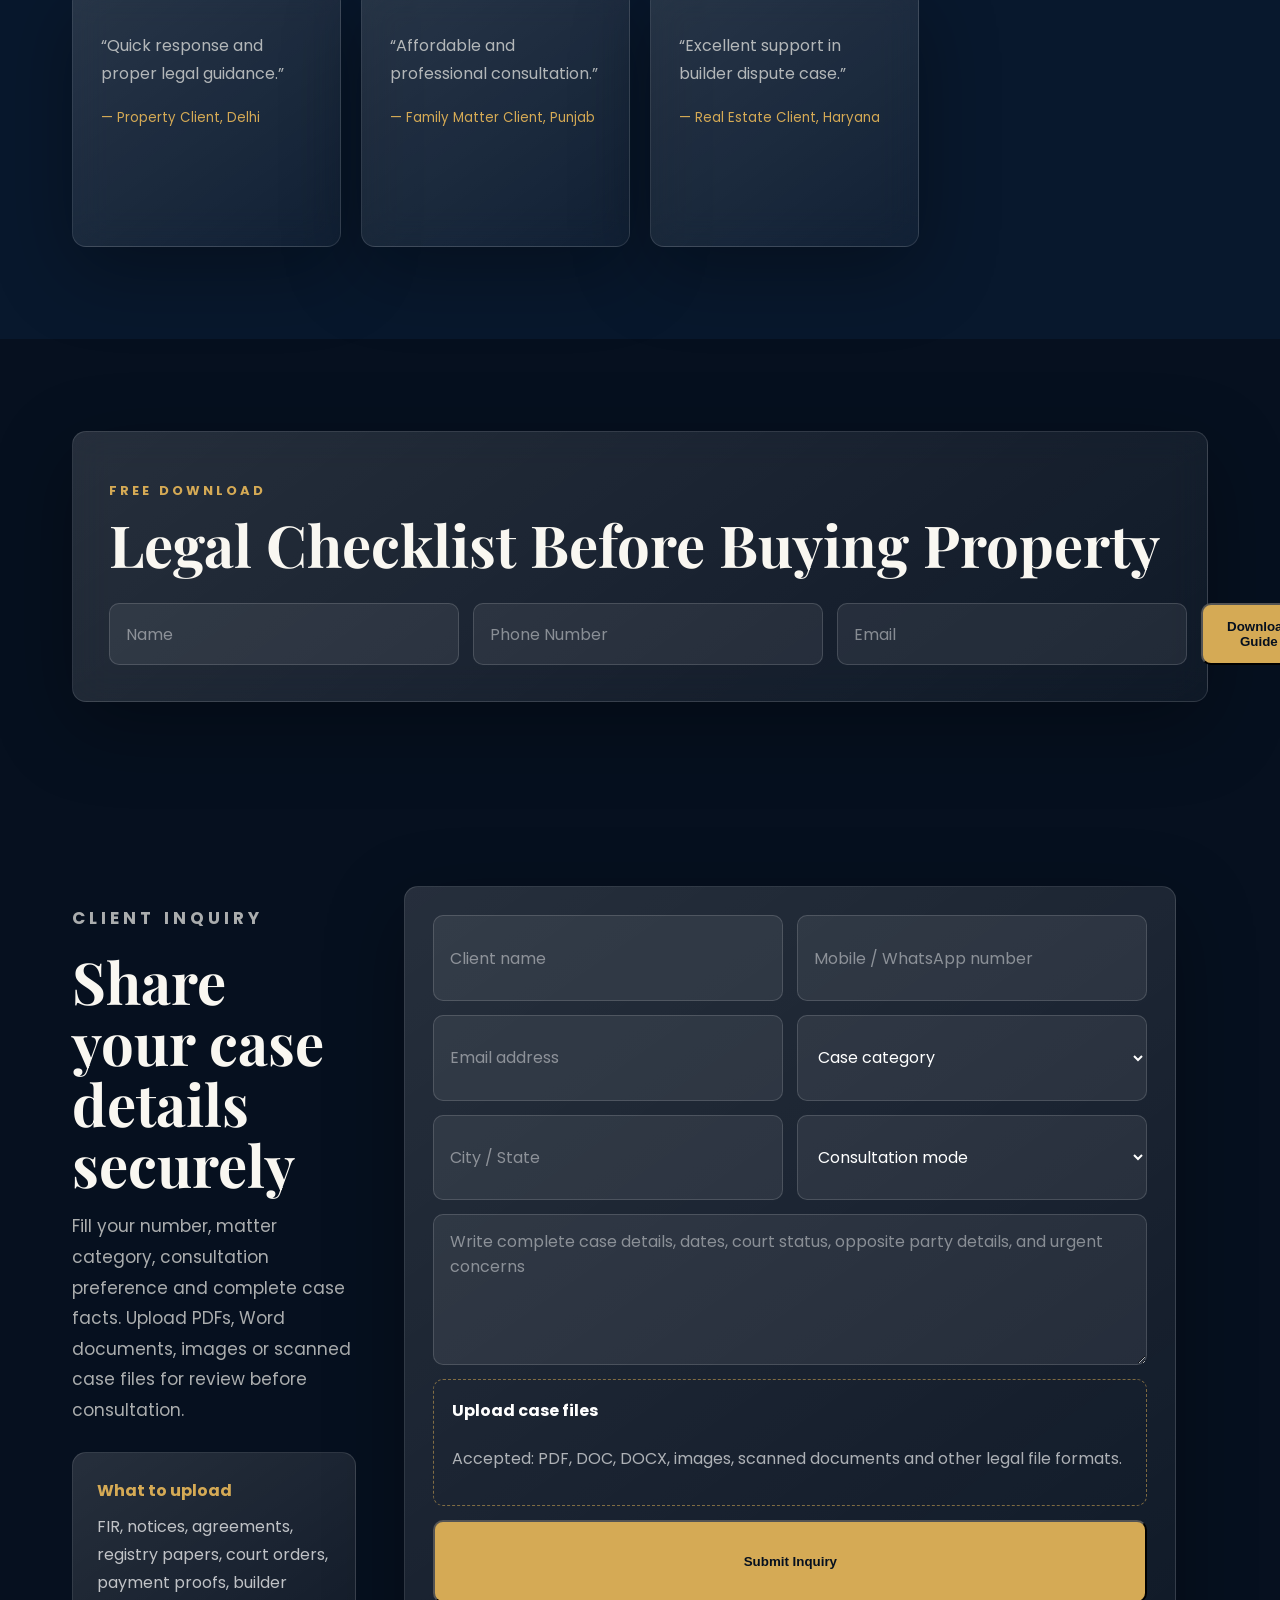
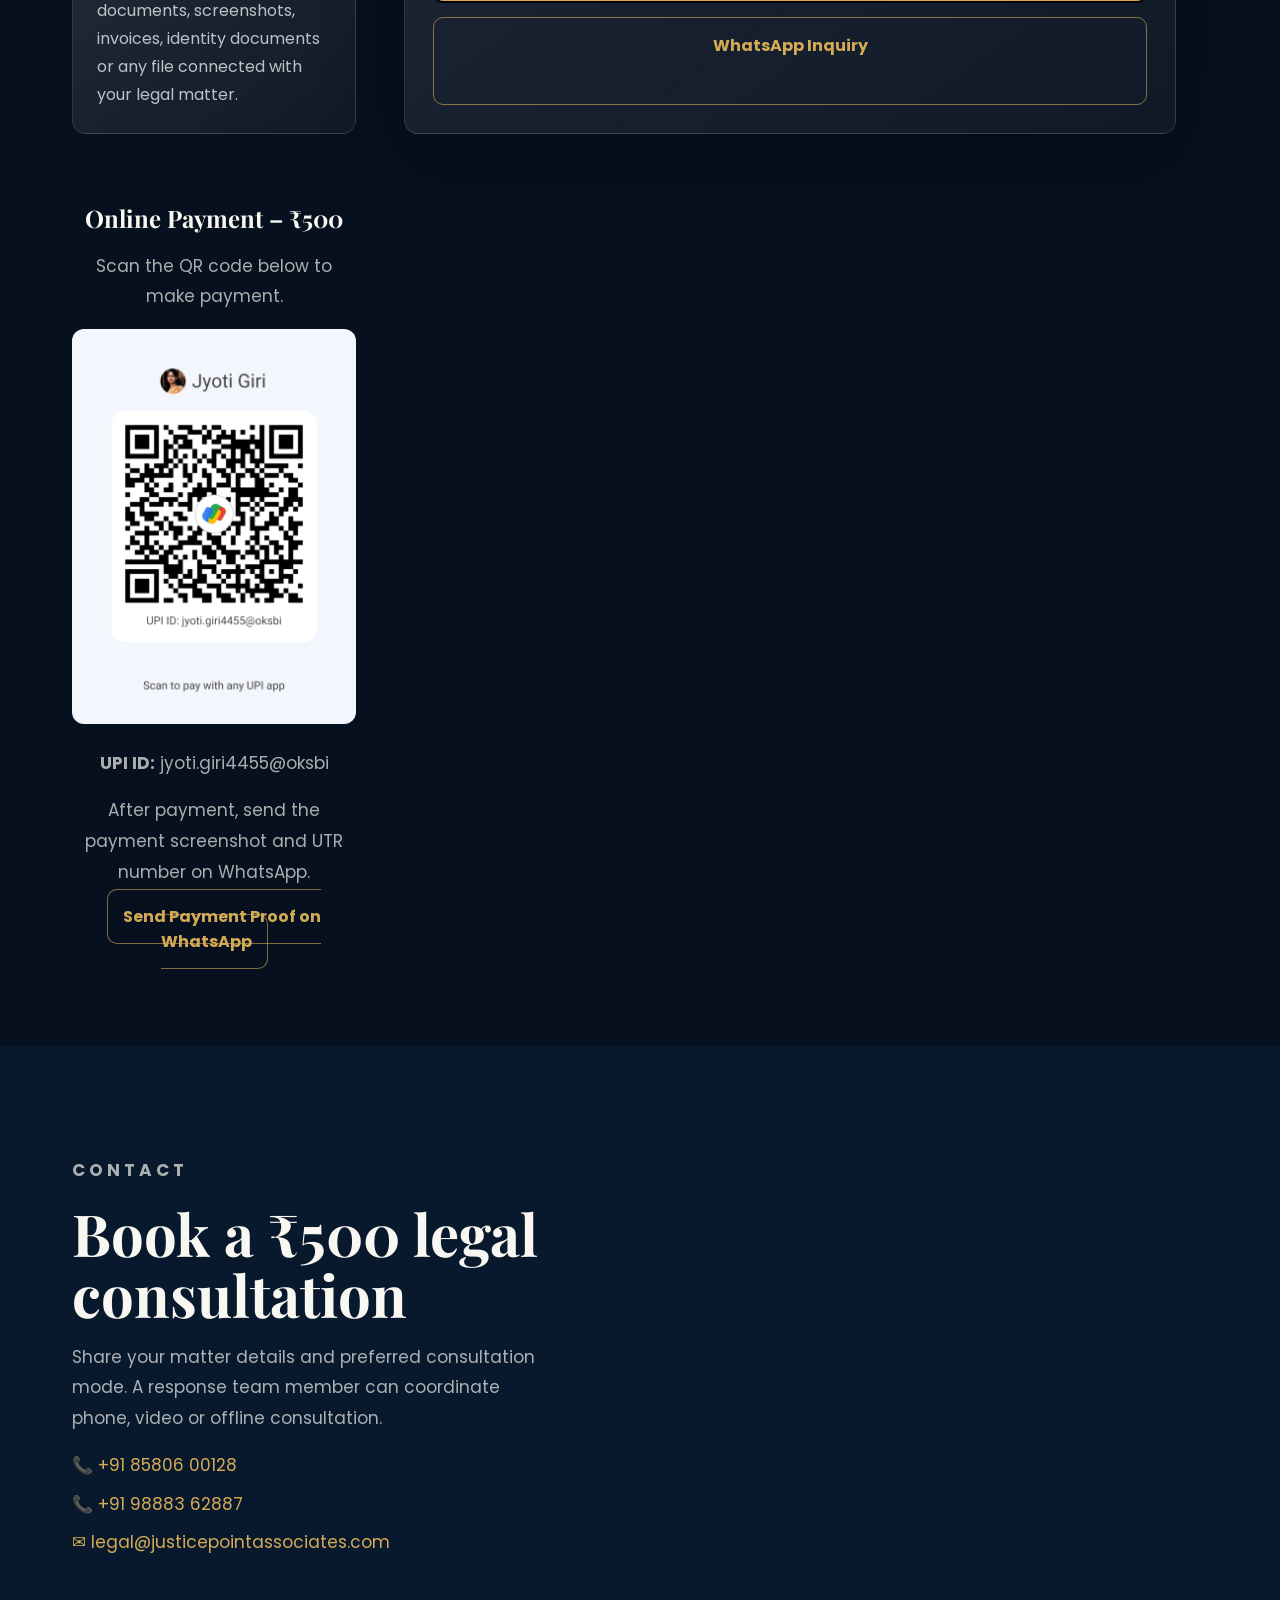
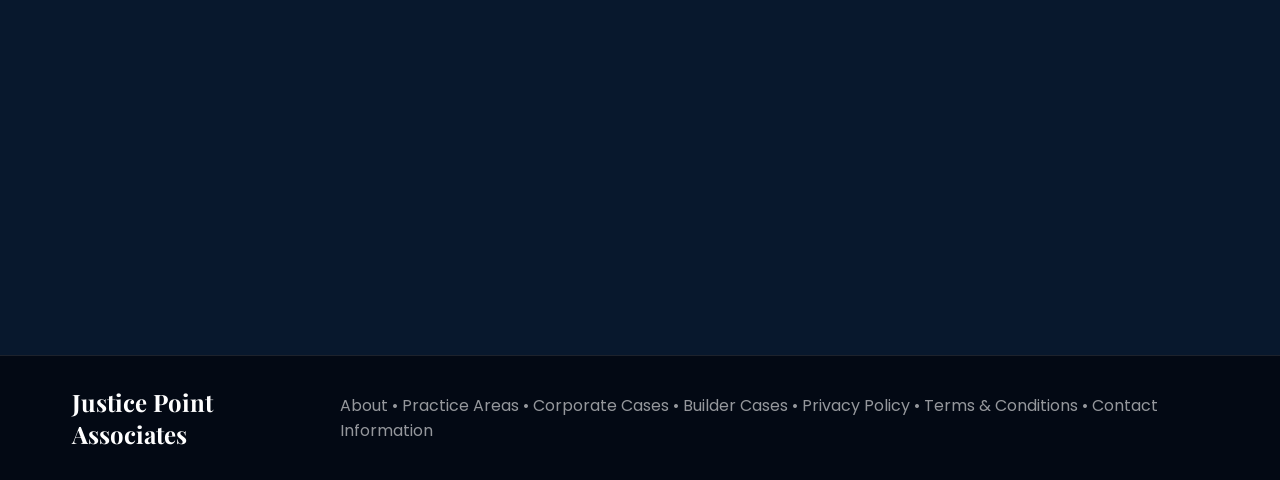
==== commit e2bc1500: "Update index.html" ====
--- a/index.html
+++ b/index.html
@@ -4,7 +4,8 @@
     <meta charset="UTF-8" />
     <meta name="viewport" content="width=device-width, initial-scale=1.0" />
     <title>Justice Point Associates | Legal Consultancy</title>
-    <link rel="icon" type="image/png" href="favicon.png">
+    <link rel="icon" type="image/png" sizes="32x32" href="/favicon.png?v=2">
+<link rel="shortcut icon" href="/favicon.png?v=2">
     <meta
       name="description"
       content="Professional legal, corporate and real estate consultancy across North India. Book a ₹500 legal consultation."
